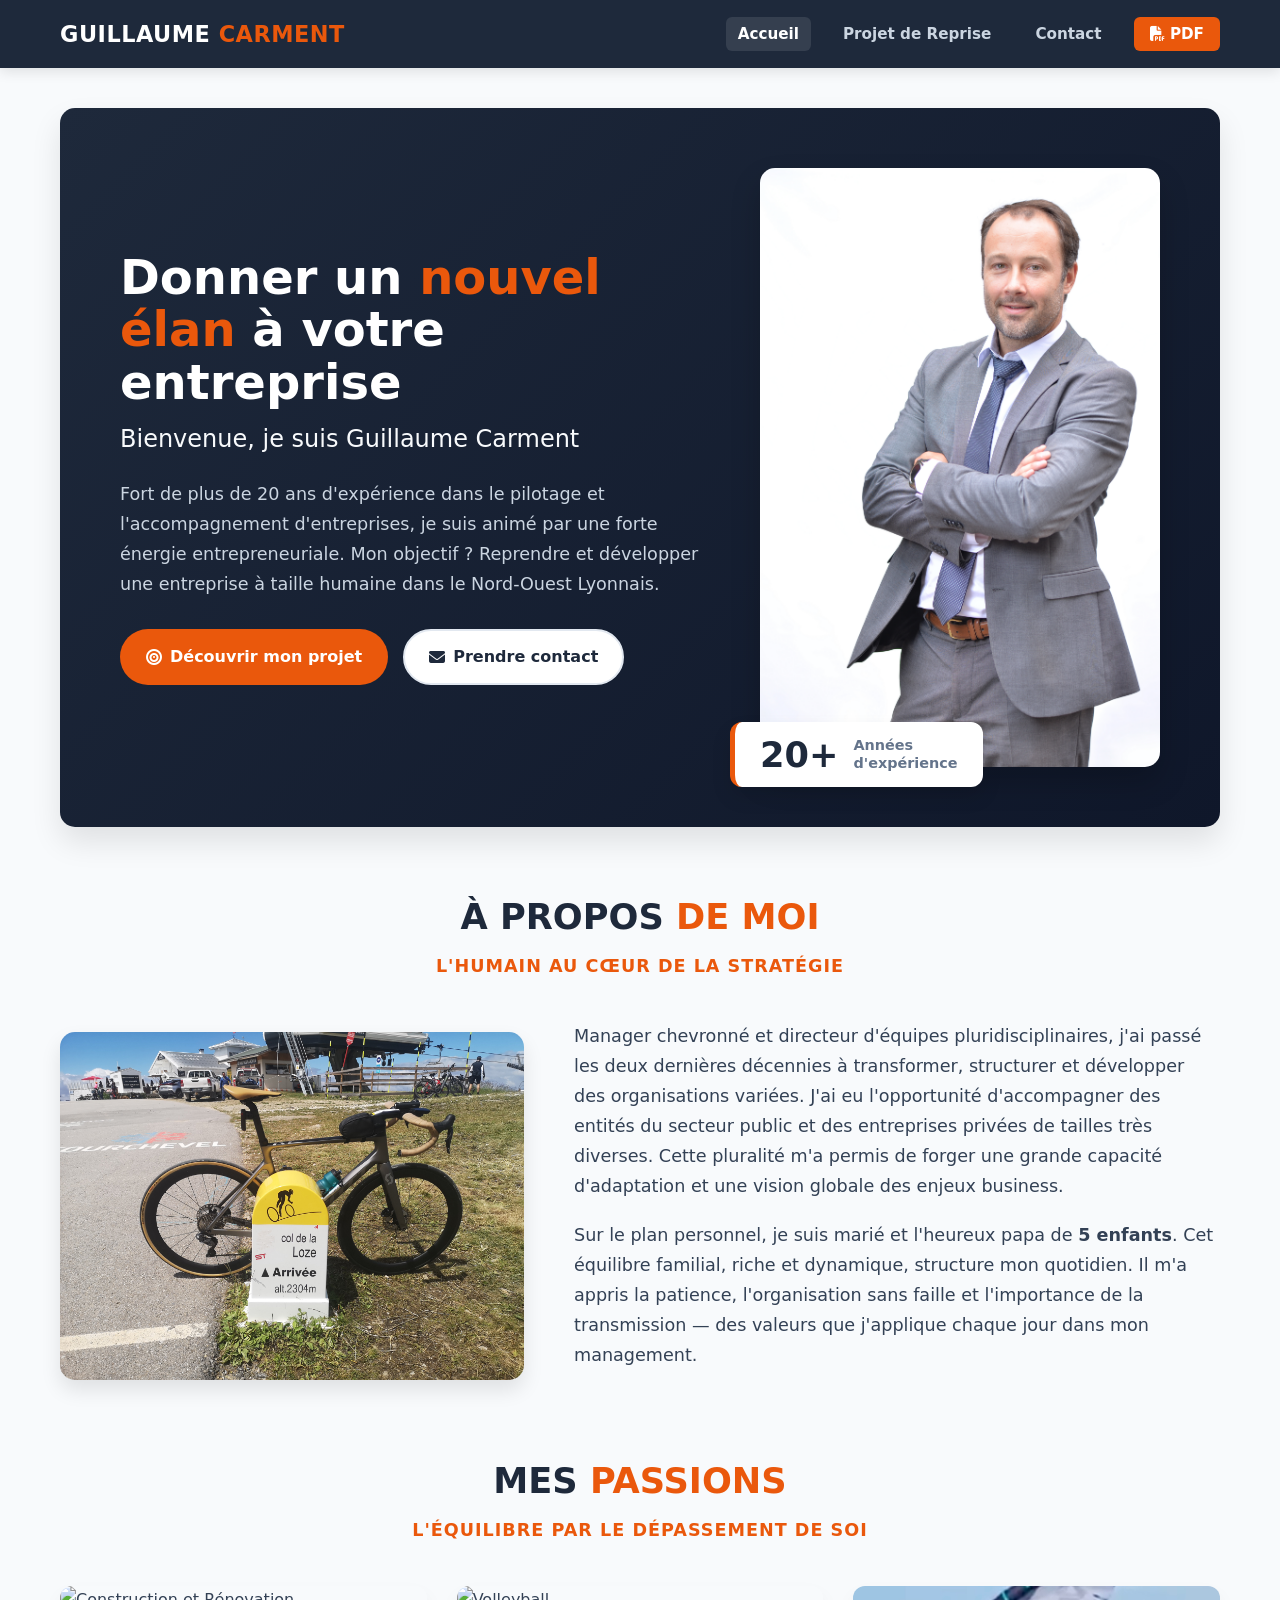
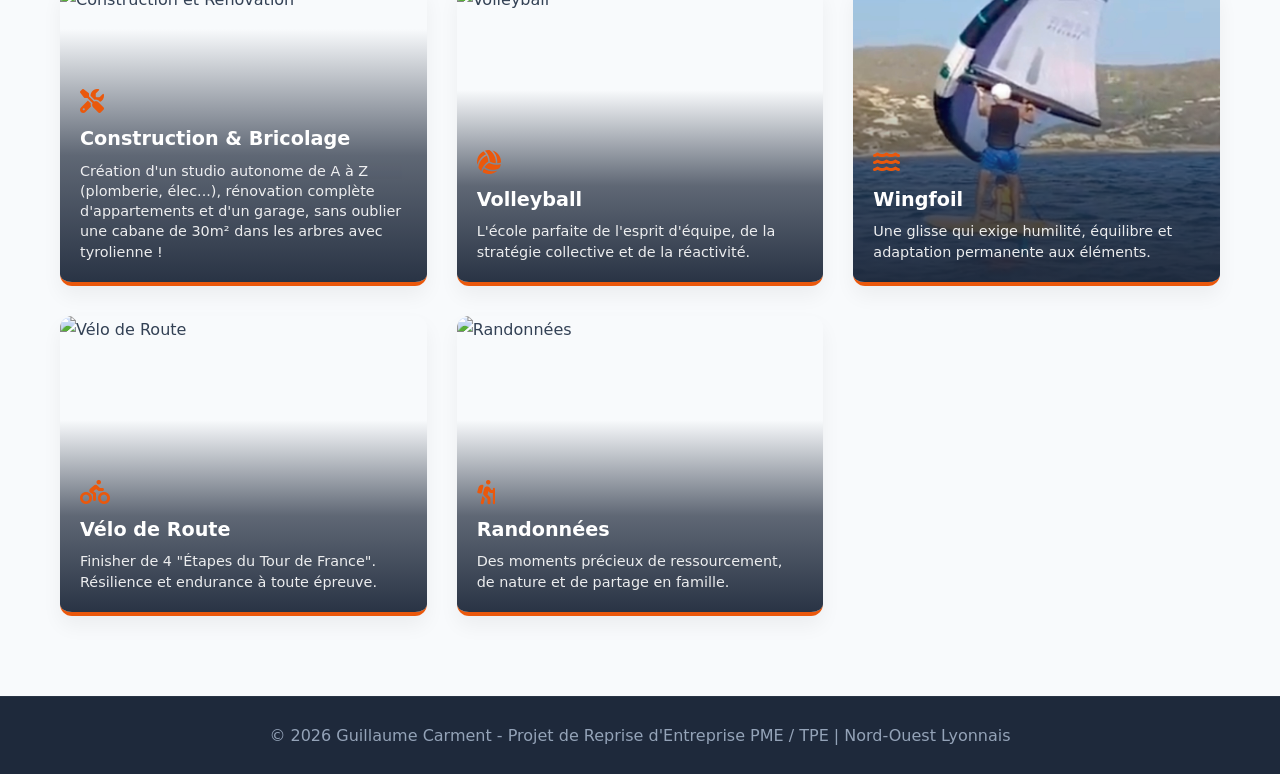
==== index.html @ 814266f5 "Update financing details in index.html" ====
<!DOCTYPE html>
<html lang="fr">
<head>
    <meta charset="UTF-8">
    <meta name="viewport" content="width=device-width, initial-scale=1.0">
    <title>Guillaume Carment - Reprise d'Entreprise PME / TPE</title>
    <link rel="icon" type="image/svg+xml" href="images/favicon.svg">
    <!-- Intégration de FontAwesome pour les icônes -->
    <link rel="stylesheet" href="https://cdnjs.cloudflare.com/ajax/libs/font-awesome/6.4.0/css/all.min.css">
    <style>
        :root {
            /* Couleurs dominantes "Finance / CV Repreneur" */
            --primary: #1e293b; 
            --secondary: #334155;
            --accent: #ea580c;
            --accent-hover: #c2410c;
            --accent-light: #ffedd5;
            --bg: #f8fafc;
            --white: #ffffff;
            --border: #e2e8f0;
            --text-muted: #64748b;
            --font-main: 'Segoe UI', system-ui, -apple-system, sans-serif;
        }
        
        html {
            scroll-padding-top: 120px; /* Compense la hauteur de la barre de navigation */
            scroll-behavior: smooth;
        }

        * {
            box-sizing: border-box;
            margin: 0;
            padding: 0;
        }

        body {
            font-family: var(--font-main);
            background-color: var(--bg);
            color: var(--secondary);
            line-height: 1.7;
            display: flex;
            flex-direction: column;
            min-height: 100vh;
        }

        /* BARRE DE NAVIGATION HEADER */
        header {
            background-color: var(--primary);
            color: var(--white);
            position: sticky;
            top: 0;
            z-index: 1000;
            box-shadow: 0 4px 12px rgba(0,0,0,0.1);
        }

        .nav-container {
            max-width: 1200px;
            margin: 0 auto;
            display: flex;
            justify-content: space-between;
            align-items: center;
            padding: 15px 20px;
        }

        .brand {
            font-size: 1.4em;
            font-weight: 800;
            color: var(--white);
            text-decoration: none;
            text-transform: uppercase;
            letter-spacing: 0.5px;
        }

        .brand span { color: var(--accent); }

        nav ul {
            display: flex;
            list-style: none;
            gap: 20px;
            align-items: center;
        }

        nav a {
            color: #cbd5e1;
            text-decoration: none;
            font-weight: 600;
            font-size: 0.95em;
            padding: 8px 12px;
            border-radius: 6px;
            transition: all 0.2s ease;
        }

        nav a:hover, nav a.active {
            color: var(--white);
            background-color: rgba(255,255,255,0.1);
        }

        .nav-btn {
            background-color: var(--accent);
            color: var(--white) !important;
            padding: 8px 16px;
            border-radius: 6px;
        }

        .nav-btn:hover { background-color: var(--accent-hover) !important; }

        /* CONTENU DES PAGES */
        main {
            flex: 1;
            max-width: 1200px;
            width: 100%;
            margin: 40px auto;
            padding: 0 20px;
        }

        .page-section {
            display: none;
            animation: fadeIn 0.4s ease-in-out;
        }

        .page-section.active { display: block; }

        @keyframes fadeIn {
            from { opacity: 0; transform: translateY(10px); }
            to { opacity: 1; transform: translateY(0); }
        }

        /* ELEMENTS COMMUNS */
        .section-title {
            text-align: center;
            margin-bottom: 40px;
        }

        .section-title h2 {
            font-size: 2.2em;
            color: var(--primary);
            text-transform: uppercase;
            font-weight: 800;
            margin-bottom: 5px;
        }
        
        .section-title h2 span { color: var(--accent); }

        .section-title p {
            color: var(--accent);
            font-size: 1.1em;
            font-weight: 600;
            text-transform: uppercase;
            letter-spacing: 1px;
        }

        .pitch-box {
            background: var(--white);
            border-left: 5px solid var(--accent);
            padding: 25px;
            font-size: 1.15em;
            font-style: italic;
            border-radius: 8px;
            box-shadow: 0 4px 6px rgba(0,0,0,0.03);
            margin-bottom: 40px;
            color: var(--primary);
            border: 1px solid var(--border);
            border-left: 5px solid var(--accent);
        }

        .grid-2 { display: grid; grid-template-columns: repeat(auto-fit, minmax(450px, 1fr)); gap: 30px; margin-bottom: 40px; }
        .grid-3 { display: grid; grid-template-columns: repeat(auto-fit, minmax(300px, 1fr)); gap: 30px; margin-bottom: 40px; }
        .grid-4 { display: grid; grid-template-columns: repeat(auto-fit, minmax(250px, 1fr)); gap: 25px; margin-bottom: 40px; }

        .card {
            background: var(--white);
            border-radius: 10px;
            padding: 30px;
            box-shadow: 0 10px 30px rgba(0,0,0,0.03);
            border: 1px solid var(--border);
            border-top: 4px solid var(--primary);
            transition: transform 0.3s ease;
        }
        .card:hover { transform: translateY(-5px); }
        .card-accent { border-top-color: var(--accent); }

        .card-icon {
            font-size: 1.8em;
            margin-bottom: 15px;
            background: var(--accent-light);
            color: var(--accent);
            width: 60px;
            height: 60px;
            line-height: 60px;
            text-align: center;
            border-radius: 50%;
            display: inline-block;
        }

        .card h3 { color: var(--primary); margin-bottom: 12px; font-size: 1.3em; }
        .card ul { padding-left: 20px; }
        .card li { margin-bottom: 8px; }

        /* Cartes Secteurs avec image de fond */
        .sector-card {
            position: relative;
            border-radius: 12px;
            overflow: hidden;
            height: 320px;
            box-shadow: 0 10px 20px rgba(0,0,0,0.05);
            border-bottom: 4px solid var(--accent);
            text-decoration: none;
            display: block;
        }
        
        .sector-card img {
            width: 100%;
            height: 100%;
            object-fit: cover;
            transition: transform 0.6s ease;
        }
        
        .sector-card:hover img {
            transform: scale(1.08);
        }
        
        .sector-content {
            position: absolute;
            bottom: 0;
            left: 0;
            width: 100%;
            padding: 80px 25px 25px 25px;
            background: linear-gradient(to top, rgba(30,41,59,0.95) 0%, rgba(30,41,59,0.8) 40%, transparent 100%);
            color: var(--white);
        }

        .sector-content h3 {
            font-size: 1.5em;
            margin-bottom: 8px;
            color: var(--white);
            display: flex;
            align-items: center;
            gap: 10px;
        }
        
        .sector-content h3 i {
            color: var(--accent);
        }

        .sector-content p {
            font-size: 0.95em;
            opacity: 0.95;
            margin: 0;
            line-height: 1.5;
        }

        /* BOUTONS */
        .btn {
            display: inline-flex;
            align-items: center;
            gap: 8px;
            padding: 12px 24px;
            border-radius: 30px;
            font-weight: 700;
            text-decoration: none;
            transition: all 0.3s ease;
            cursor: pointer;
            border: 2px solid transparent;
        }
        .btn-primary { background-color: var(--accent); color: var(--white); }
        .btn-primary:hover { background-color: var(--accent-hover); transform: translateY(-2px); box-shadow: 0 4px 12px rgba(234, 88, 12, 0.3); }
        .btn-outline { border: 2px solid var(--border); color: var(--primary); background: var(--white); }
        .btn-outline:hover { border-color: var(--primary); }

        /* --- PAGE 1 : ACCUEIL --- */
        .hero {
            background: linear-gradient(135deg, #1e293b 0%, #0f172a 100%);
            color: var(--white);
            padding: 60px;
            border-radius: 15px;
            margin-bottom: 60px;
            display: flex;
            align-items: center;
            justify-content: space-between;
            gap: 50px;
            box-shadow: 0 15px 30px rgba(0,0,0,0.1);
        }
        .hero-text { flex: 1; }
        .hero-text h1 { font-size: 3em; margin-bottom: 10px; line-height: 1.1; }
        .hero-text h1 span { color: var(--accent); }
        .hero-text h2 { font-size: 1.5em; color: var(--bg); margin-bottom: 20px; font-weight: 400; }
        .hero-text p { font-size: 1.1em; color: #cbd5e1; margin-bottom: 30px; }
        .hero-buttons { display: flex; gap: 15px; flex-wrap: wrap; }
        
        .hero-image-wrapper {
            position: relative;
            flex: 0.8;
            max-width: 400px;
        }
        .hero-image {
            width: 100%;
            border-radius: 15px;
            box-shadow: 0 15px 30px rgba(0,0,0,0.2);
            display: block;
        }
        .experience-badge {
            position: absolute;
            bottom: -20px;
            left: -30px;
            background: var(--white);
            padding: 15px 25px;
            border-radius: 12px;
            box-shadow: 0 10px 20px rgba(0,0,0,0.1);
            display: flex;
            align-items: center;
            gap: 15px;
            border-left: 5px solid var(--accent);
            color: var(--primary);
        }
        .experience-badge span { font-size: 2.2em; font-weight: 800; line-height: 1; }
        .experience-badge p { margin: 0; font-size: 0.9em; font-weight: 600; line-height: 1.2; color: var(--text-muted); }

        .profil-content { display: flex; gap: 50px; align-items: center; margin-bottom: 60px; }
        .profil-image { flex: 0 0 35%; max-width: 40%; border-radius: 15px; box-shadow: 0 10px 20px rgba(0,0,0,0.1); object-fit: cover; }
        .profil-text { flex: 1; font-size: 1.1em; }
        .profil-text p { margin-bottom: 20px; }

        /* Hobbies */
        .hobby-card {
            position: relative;
            border-radius: 12px;
            overflow: hidden;
            height: 300px;
            box-shadow: 0 10px 20px rgba(0,0,0,0.05);
            border-bottom: 4px solid var(--accent);
        }
        .hobby-card img { width: 100%; height: 100%; object-fit: cover; transition: transform 0.5s ease; }
        .hobby-card:hover img { transform: scale(1.05); }
        .hobby-content {
            position: absolute;
            bottom: 0; left: 0; width: 100%;
            padding: 60px 20px 20px;
            background: linear-gradient(to top, rgba(30,41,59,0.95) 0%, rgba(30,41,59,0.7) 50%, transparent 100%);
            color: var(--white);
        }
        .hobby-content i { color: var(--accent); font-size: 1.5em; margin-bottom: 10px; }
        .hobby-content h3 { font-size: 1.2em; margin-bottom: 5px; }
        .hobby-content p { font-size: 0.9em; opacity: 0.9; margin: 0; line-height: 1.4; }

        /* --- PAGE 2 : CV REPRENEUR --- */
        .timeline { position: relative; max-width: 900px; margin: 0 auto 40px auto; }
        .timeline::after { content: ''; position: absolute; width: 4px; background-color: var(--border); top: 0; bottom: 0; left: 20px; border-radius: 2px; }
        .timeline-item { padding: 15px 0 15px 50px; position: relative; }
        .timeline-item::after { content: ''; position: absolute; width: 16px; height: 16px; left: 14px; top: 22px; background-color: var(--white); border: 3px solid var(--accent); border-radius: 50%; z-index: 1; }
        .timeline-content { background: var(--white); padding: 25px; border-radius: 10px; border: 1px solid var(--border); box-shadow: 0 5px 15px rgba(0,0,0,0.02); }
        .timeline-date { color: var(--accent); font-weight: 700; font-size: 0.95em; }
        .timeline-title { color: var(--primary); font-size: 1.2em; font-weight: 700; margin: 5px 0 10px 0; }

        /* --- PAGE 3 : CONTACT --- */
        .contact-wrapper { display: grid; grid-template-columns: 1fr 1.5fr; gap: 40px; }
        .contact-info-card { background: var(--primary); color: var(--white); padding: 40px; border-radius: 12px; box-shadow: 0 10px 25px rgba(0,0,0,0.1); }
        .contact-info-card h3 { color: var(--accent); font-size: 1.6em; margin-bottom: 25px; }
        .info-item { display: flex; align-items: flex-start; gap: 20px; margin-bottom: 25px; font-size: 1.1em; }
        .info-item i { color: var(--accent); font-size: 1.4em; margin-top: 3px; }
        .info-item a { color: var(--white); text-decoration: none; transition: color 0.2s; }
        .info-item a:hover { color: var(--accent); }
        
        .form-card { background: var(--white); padding: 40px; border-radius: 12px; border: 1px solid var(--border); box-shadow: 0 10px 25px rgba(0,0,0,0.03); }
        .form-group { margin-bottom: 20px; }
        .form-group label { display: block; margin-bottom: 8px; font-weight: 600; color: var(--primary); }
        .form-group input, .form-group select, .form-group textarea { width: 100%; padding: 12px 15px; border: 1px solid var(--border); border-radius: 6px; font-family: inherit; font-size: 1em; background-color: var(--bg); transition: border 0.2s; }
        .form-group input:focus, .form-group select:focus, .form-group textarea:focus { outline: none; border-color: var(--accent); background-color: var(--white); }
        .form-row { display: grid; grid-template-columns: 1fr 1fr; gap: 20px; }

        /* FOOTER */
        footer { background-color: var(--primary); color: #94a3b8; text-align: center; padding: 25px; margin-top: auto; border-top: 1px solid rgba(255,255,255,0.05); }

        /* RESPONSIVE */
        @media (max-width: 992px) {
            .hero { flex-direction: column; text-align: center; padding: 40px 20px; }
            .hero-buttons { justify-content: center; }
            .experience-badge { left: 20px; }
            .profil-content { flex-direction: column; }
            .contact-wrapper { grid-template-columns: 1fr; }
            .profil-image { 
                flex: none; 
                max-width: 100%; 
                width: 100%; 
                height: auto; 
                max-height: 350px; 
            }
        }
        @media (max-width: 768px) {
            .nav-container { flex-direction: column; gap: 15px; }
            .grid-3, .grid-4 { grid-template-columns: 1fr; }
            .form-row { grid-template-columns: 1fr; }
            .hero-text h1 { font-size: 2.2em; }
        }
    </style>
</head>
<body>

    <!-- ENTÊTE DE NAVIGATION COMMUN -->
    <header>
        <div class="nav-container">
            <a href="#accueil" class="brand" onclick="showPage('accueil'); return false;">Guillaume <span>Carment</span></a>
            <nav>
                <ul>
                    <li><a href="#accueil" id="nav-accueil" class="active" onclick="showPage('accueil'); return false;">Accueil</a></li>
                    <li><a href="#cv-repreneur" id="nav-cv-repreneur" onclick="showPage('cv-repreneur'); return false;">Projet de Reprise</a></li>
                    <li><a href="#contact" id="nav-contact" onclick="showPage('contact'); return false;">Contact</a></li>
                    <li><a href="CV_Repreneur-Guillaume_CARMENT.pdf" download class="nav-btn"><i class="fas fa-file-pdf"></i> PDF</a></li>
                </ul>
            </nav>
        </div>
    </header>

    <main>
        <!-- ==========================================
             PAGE 1 : ACCUEIL
             ========================================== -->
        <section id="accueil" class="page-section active">
            
            <div class="hero">
                <div class="hero-text">
                    <h1>Donner un <span>nouvel élan</span> à votre entreprise</h1>
                    <h2>Bienvenue, je suis Guillaume Carment</h2>
                    <p>
                        Fort de plus de 20 ans d'expérience dans le pilotage et l'accompagnement d'entreprises, 
                        je suis animé par une forte énergie entrepreneuriale. Mon objectif ? Reprendre et développer 
                        une entreprise à taille humaine dans le Nord-Ouest Lyonnais.
                    </p>
                    <div class="hero-buttons">
                        <a href="#cv-repreneur" class="btn btn-primary" onclick="showPage('cv-repreneur'); return false;"><i class="fas fa-bullseye"></i> Découvrir mon projet</a>
                        <a href="#contact" class="btn btn-outline" onclick="showPage('contact'); return false;"><i class="fas fa-envelope"></i> Prendre contact</a>
                    </div>
                </div>
                <div class="hero-image-wrapper">
                    <!-- Placeholder pour votre photo -->
                    <img src="images/D-Guillaume_Carment.jpg" alt="Guillaume Carment" class="hero-image">
                    <div class="experience-badge">
                        <span>20+</span>
                        <p>Années<br>d'expérience</p>
                    </div>
                </div>
            </div>

            <div class="section-title">
                <h2>À Propos <span>de Moi</span></h2>
                <p>L'humain au cœur de la stratégie</p>
            </div>
            
            <div class="profil-content">
                <img src="images/coldelaloze.jpg" class="profil-image" alt="Guillaume Carment au Col de la Loze">
                <div class="profil-text">
                    <p>Manager chevronné et directeur d'équipes pluridisciplinaires, j'ai passé les deux dernières décennies à transformer, structurer et développer des organisations variées. J'ai eu l'opportunité d'accompagner des entités du secteur public et des entreprises privées de tailles très diverses. Cette pluralité m'a permis de forger une grande capacité d'adaptation et une vision globale des enjeux business.</p>
                    <p>Sur le plan personnel, je suis marié et l'heureux papa de <strong>5 enfants</strong>. Cet équilibre familial, riche et dynamique, structure mon quotidien. Il m'a appris la patience, l'organisation sans faille et l'importance de la transmission — des valeurs que j'applique chaque jour dans mon management.</p>
                </div>
            </div>

            <div class="section-title">
                <h2>Mes <span>Passions</span></h2>
                <p>L'équilibre par le dépassement de soi</p>
            </div>
            <!-- Passage en grid-3 pour afficher les 5 passions (3 en haut, 2 en bas) de façon équilibrée -->
            <div class="grid-3">
                
                <div class="hobby-card">
                    <img src="https://images.unsplash.com/photo-1589939705384-5185137a7f0f?ixlib=rb-4.0.3&auto=format&fit=crop&w=600&q=80" alt="Construction et Rénovation">
                    <div class="hobby-content">
                        <i class="fas fa-tools"></i>
                        <h3>Construction & Bricolage</h3>
                        <p>Création d'un studio autonome de A à Z (plomberie, élec...), rénovation complète d'appartements et d'un garage, sans oublier une cabane de 30m² dans les arbres avec tyrolienne !</p>
                    </div>
                </div>

                <div class="hobby-card">
                    <img src="https://images.unsplash.com/photo-1612872087720-bb876e2e67d1?ixlib=rb-4.0.3&auto=format&fit=crop&w=600&q=80" alt="Volleyball">
                    <div class="hobby-content">
                        <i class="fas fa-volleyball-ball"></i>
                        <h3>Volleyball</h3>
                        <p>L'école parfaite de l'esprit d'équipe, de la stratégie collective et de la réactivité.</p>
                    </div>
                </div>
                
                <div class="hobby-card">
                    <img src="images/wingfoil.jpg" alt="Wingfoil">
                    <div class="hobby-content">
                        <i class="fas fa-water"></i>
                        <h3>Wingfoil</h3>
                        <p>Une glisse qui exige humilité, équilibre et adaptation permanente aux éléments.</p>
                    </div>
                </div>
                
                <div class="hobby-card">
                    <img src="https://images.unsplash.com/photo-1517649763962-0c623066013b?ixlib=rb-4.0.3&auto=format&fit=crop&w=600&q=80" alt="Vélo de Route">
                    <div class="hobby-content">
                        <i class="fas fa-biking"></i>
                        <h3>Vélo de Route</h3>
                        <p>Finisher de 4 "Étapes du Tour de France". Résilience et endurance à toute épreuve.</p>
                    </div>
                </div>
                
                <div class="hobby-card">
                    <img src="https://images.unsplash.com/photo-1551632811-561732d1e306?ixlib=rb-4.0.3&auto=format&fit=crop&w=600&q=80" alt="Randonnées">
                    <div class="hobby-content">
                        <i class="fas fa-hiking"></i>
                        <h3>Randonnées</h3>
                        <p>Des moments précieux de ressourcement, de nature et de partage en famille.</p>
                    </div>
                </div>
            </div>
        </section>

        <!-- ==========================================
             PAGE 2 : CV DE REPRISE
             ========================================== -->
        <section id="cv-repreneur" class="page-section">
            
            <div style="display: flex; justify-content: space-between; align-items: center; margin-bottom: 40px; flex-wrap: wrap; gap: 15px;">
                <div class="section-title" style="margin-bottom: 0; text-align: left;">
                    <h2>Le Projet <span>de Reprise</span></h2>
                    <p>Stratégie & Périmètre</p>
                </div>
                <a href="CV_Repreneur-Guillaume_CARMENT.pdf" download class="btn btn-primary"><i class="fas fa-download"></i> Télécharger (PDF)</a>
            </div>

            <div class="pitch-box">
                "Ce qui me définit avant tout, c'est mon <strong>tempérament fonceur</strong> : lorsque je suis convaincu par un projet, je m'y engage pleinement, sans crainte des défis. Je crois en la valeur du travail, en l'ingéniosité de l'approche, et en l'intelligence collective pour franchir chaque obstacle."
            </div>

            <h2 class="section-title" style="text-align: left;">Secteurs <span>Visés</span></h2>
            <div class="grid-4">
                
                <div class="sector-card">
                    <img src="images/Cabane.JPG" alt="Filière Bois">
                    <div class="sector-content">
                        <h3><i class="fas fa-tree"></i> Le Bois</h3>
                        <p>Passionné par le travail du bois et la fabrication artisanale. Ma pratique régulière m'a appris la rigueur de la conception, l'agilité face aux imprévus, et la satisfaction du travail bien pensé, étape par étape.</p>
                    </div>
                </div>

                <div class="sector-card">
                    <img src="https://images.unsplash.com/photo-1558002038-1055907df827?ixlib=rb-4.0.3&auto=format&fit=crop&w=600&q=80" alt="Domotique">
                    <div class="sector-content">
                        <h3><i class="fas fa-home"></i> La Domotique</h3>
                        <p>Curieux et technophile, je teste et intègre continuellement des solutions Smart Home. Je sais évaluer la robustesse technique d'une offre et la valeur d'usage qu'elle apporte aux clients (B2C/B2B).</p>
                    </div>
                </div>

                <div class="sector-card">
                    <img src="images/Sport.jpg" alt="Sport">
                    <div class="sector-content">
                        <h3><i class="fas fa-running"></i> Le Sport</h3>
                        <p>Pratiquant engagé (voile, vélo, wingfoil...), j'ai une compréhension intuitive des exigences de l'équipementier. J'allie regard de l'utilisateur final et vision de développement produit.</p>
                    </div>
                </div>
                
                <div class="sector-card">
                    <img src="images/ligneprod.jpg" alt="Industrie">
                    <div class="sector-content">
                        <h3><i class="fas fa-industry"></i> L'Industrie</h3>
                        <p>Attiré par les défis d'optimisation et d'innovation des parcours de production. Mon esprit ingénieux et structuré s'épanouit dans la résolution de problématiques industrielles concrètes.</p>
                    </div>
                </div>

            </div>

            <h2 class="section-title" style="text-align: left; margin-top: 50px;">Cadre de <span>la Recherche</span></h2>
            <div class="grid-2">
                <div class="card">
                    <div class="card-icon"><i class="fas fa-bullseye"></i></div>
                    <h3>L'Entreprise Cible</h3>
                    <ul>
                        <li><strong>Localisation :</strong> Nord-Ouest Lyonnais (proximité immédiate)</li>
                        <li><strong>Données économiques :</strong> CA de 1,5 M€ à 3 M€</li>
                        <li><strong>Santé financière :</strong> In bonis, saine et à développer</li>
                        <li><strong>Effectif :</strong> ~10 collaborateurs (Équipe autonome et stable)</li>
                        <li><strong>Caractéristiques :</strong> Savoir-faire technique, positionnement haut/milieu de gamme, clientèle diversifiée.</li>
                        <li><strong>Caractéristiques qualitatives :</strong> CA stable, plusieurs années d'expérience, récurrence contractuelle sur une partie du CA.</li>
                    </ul>
                </div>

                <div class="card">
                    <div class="card-icon"><i class="fas fa-coins"></i></div>
                    <h3>Financement & Conditions</h3>
                    <ul>
                        
                        <li><strong>Apport personnel :</strong> 100 000 € (fonds propres)</li>
                        <li><strong>Valorisation ciblée : Cible privilégiée (Solo) :</strong> 400 K€ à 800 K€ (leviers classiques et prêts d'honneur).
<strong>Cible opportuniste (jusqu'à 1,5 M€) : </strong>Capacité à structurer un LBI avec syndication d'un pool de Business Angels mobilisables.</li>
                        <li><strong>Concours financiers :</strong> Prêts d'honneur, Réseau de Business Angels, Co-invezstisseur, Emprunt bancaire senior</li>
                        <li><strong>Montage souhaité :</strong> LBO/LBI avec intégration stratégique d'un crédit vendeur (10 à 20 %) pour garantir l'alignement des intérêts avec le cédant</li>
                        <li><strong>Modalités de reprise :</strong> Prise de participation totale (sur cible privilégiée) ou majoritaire (si co-investissement). Transition dynamique avec un accompagnement court (3 à 6 mois) par le cédant.</li>
                    </ul>
                </div>
            </div>

            <h2 class="section-title" style="text-align: left; margin-top: 50px;">Parcours <span>Professionnel</span></h2>
            <div class="timeline">
                <div class="timeline-item">
                    <div class="timeline-content">
                        <div class="timeline-date">2017 - Aujourd'hui</div>
                        <div class="timeline-title">Directeur d'agence associé / Directeur de l'offre | apini (by Extia)</div>
                        <p>Ouverture et développement de l'agence lyonnaise, gestion du P&L, recrutement et management (jusqu'à 50 collaborateurs). Création d'un portefeuille de +50 clients (Métropole de Clermont, Départements 69 et 93, SDMIS, Frénéhard). Structuration des offres de conseil (Stratégie SI, Organisation, PMO).</p>
                    </div>
                </div>

                <div class="timeline-item">
                    <div class="timeline-content">
                        <div class="timeline-date">2014 - 2017</div>
                        <div class="timeline-title">Business Manager & Consultant Manager | Shift Consulting</div>
                        <p>Prospection, développement commercial et gestion d'un P&L (2 M€). Recrutement et formation de consultants. Pilotage et sécurisation de projets complexes pour grands comptes (EDF, Véolia, Eau du Grand Lyon).</p>
                    </div>
                </div>

                <div class="timeline-item">
                    <div class="timeline-content">
                        <div class="timeline-date">2008 - 2014</div>
                        <div class="timeline-title">Consultant Senior & Chef de Projet | CGI Business Consulting</div>
                        <p>Accompagnement stratégique, AMOE et AMOA pour grands comptes. Mise en place d'outils de gestion de portefeuilles de projets (PPM) pour EDF. Pilotage documentaire chez Renault Trucks.</p>
                    </div>
                </div>

                <div class="timeline-item">
                    <div class="timeline-content">
                        <div class="timeline-date">2004 - 2007</div>
                        <div class="timeline-title">Responsable d'agence (Centre de profit) | Holiday Bikes (Groupe ADA)</div>
                        <p>Gestion d'une agence de location de véhicules de prestige et deux-roues. Management de 4 salariés, suivi financier (P&L), création du système d'information de la franchise (40 agences).</p>
                    </div>
                </div>
            </div>

            <div class="grid-2" style="margin-top: 40px;">
                <div class="card">
                    <h3><i class="fas fa-graduation-cap" style="color: var(--accent); margin-right: 10px;"></i> Diplômes & Certifications</h3>
                    <ul>
                        <li><strong>Reprise d'entreprise :</strong> Formation CCRA - EM Lyon</li>
                        <li><strong>2008 :</strong> Mastère Spécialisé Management des SI - EM Lyon / Ecole Centrale</li>
                        <li><strong>2004 :</strong> Diplôme Marketing & Management Européen - IDRAC Lyon</li>
                    </ul>
                </div>
                <div class="card">
                    <h3><i class="fas fa-handshake" style="color: var(--accent); margin-right: 10px;"></i> Équipe de Conseils</h3>
                    <ul>
                        <li><strong>Réseau d'accompagnement :</strong> Réseau CRA / CCRA</li>
                        <li><strong>Conseil Juridique & Comptable :</strong> Cabinet d'avocats d'affaires & Expert-comptable</li>
                        <li><strong>Accompagnement institutionnel :</strong> Conseillers divers</li>
                    </ul>
                </div>
            </div>
        </section>

        <!-- ==========================================
             PAGE 3 : CONTACT
             ========================================== -->
        <section id="contact" class="page-section">
            <div class="section-title">
                <h2>Me <span>Contacter</span></h2>
                <p>Échangeons sur votre projet de transmission</p>
            </div>

            <div class="contact-wrapper">
                <div class="contact-info-card">
                    <h3>Guillaume CARMENT</h3>
                    <p style="margin-bottom: 25px; color: #cbd5e1; font-size: 1.1em;">Repreneur d'entreprise dans le Nord-Ouest Lyonnais.</p>

                    <div class="info-item">
                        <i class="fas fa-map-marker-alt"></i>
                        <div>
                            <strong>Adresse :</strong><br>
                            3 chemin de Gage<br>
                            69380 Chazay d’Azergues
                        </div>
                    </div>

                    <div class="info-item">
                        <i class="fas fa-phone-alt"></i>
                        <div>
                            <strong>Téléphone :</strong><br>
                            <a href="tel:0782535351">07 82 53 53 51</a>
                        </div>
                    </div>

                    <div class="info-item">
                        <i class="fas fa-envelope"></i>
                        <div>
                            <strong>Email :</strong><br>
                            <a href="mailto:guillaume@carment.fr">guillaume@carment.fr</a>
                        </div>
                    </div>

                    <div class="info-item">
                        <i class="fab fa-linkedin"></i>
                        <div>
                            <strong>Réseau :</strong><br>
                            <a href="https://www.linkedin.com/in/guillaumecarment/" target="_blank" style="font-weight: bold;">Voir mon profil LinkedIn</a>
                        </div>
                    </div>
                </div>

                <div class="form-card">
                    <p style="margin-bottom: 20px; font-size: 1.1em; color: var(--text-muted);">
                        Vous êtes cédant, intermédiaire en M&A ou partenaire financier ? 
                        Utilisez le formulaire ci-dessous.
                    </p>
                    <!-- Cible invisible pour bloquer la redirection Google -->
<script type="text/javascript">var submitted=false;</script>
<iframe name="hidden_iframe" id="hidden_iframe" style="display:none;" onload="if(submitted){alert('Merci ! Votre message a bien été envoyé. Je vous recontacte très rapidement.'); document.getElementById('contact-form').reset();}"></iframe>

<!-- Le Formulaire -->
<form id="contact-form" action="https://docs.google.com/forms/d/e/1FAIpQLSe0OhkCGE6p-zZwSRwjdKraLMqtPbTpXZPyowJhEyzDmsoCRg/formResponse" method="POST" target="hidden_iframe" onsubmit="submitted=true;">
    <div class="form-row">
        <div class="form-group">
            <label for="nom">Nom</label>
            <input type="text" id="nom" name="entry.1010639967" placeholder="Votre nom" required>
        </div>
        <div class="form-group">
            <label for="prenom">Prénom</label>
            <input type="text" id="prenom" name="entry.1712029044" placeholder="Votre prénom" required>
        </div>
    </div>

    <div class="form-row">
        <div class="form-group">
            <label for="email">Email</label>
            <input type="email" id="email" name="entry.1576671096" placeholder="votre.email@exemple.fr" required>
        </div>
        <div class="form-group">
            <label for="telephone">Téléphone</label>
            <!-- Remplacez entry.XXXXX par le bon numéro -->
            <input type="tel" id="telephone" name="entry.1728127546" placeholder="06 00 00 00 00">
        </div>
    </div>

    <div class="form-group">
        <label for="profil">Vous êtes :</label>
        <select id="profil" name="entry.773624709">
            <option value="Cédant d'entreprise">Cédant d'entreprise</option>
            <option value="Intermédiaire / Cabinet M&A / Conseil">Intermédiaire / Cabinet M&A / Conseil</option>
            <option value="Banque / Partenaire Financier">Banque / Partenaire Financier</option>
            <option value="Autre">Autre</option>
        </select>
    </div>

    <div class="form-group">
        <label for="message">Message</label>
        <textarea id="message" name="entry.1055980508" rows="4" placeholder="Présentez brièvement votre opportunité ou votre demande..." required></textarea>
    </div>

    <button type="submit" class="btn btn-primary" style="width: 100%; border: none; font-size: 1.1em; justify-content: center;">
        <i class="fas fa-paper-plane"></i> Envoyer le message
    </button>
</form>
                </div>
            </div>
        </section>
    </main>

    <footer>
        <p>© 2026 Guillaume Carment - Projet de Reprise d'Entreprise PME / TPE | Nord-Ouest Lyonnais</p>
    </footer>

    <!-- SCRIPT GESTION NATIVE DES 3 PAGES -->
    <script>
        function showPage(pageId) {
            // Masquer toutes les pages
            const pages = document.querySelectorAll('.page-section');
            pages.forEach(page => page.classList.remove('active'));

            // Réinitialiser la navigation active
            const navLinks = document.querySelectorAll('nav a');
            navLinks.forEach(link => link.classList.remove('active'));

            // Afficher la page demandée
            const targetPage = document.getElementById(pageId);
            if (targetPage) {
                targetPage.classList.add('active');
            }

            // Activer le bon lien de nav (sauf bouton PDF)
            const targetNav = document.getElementById('nav-' + pageId);
            if (targetNav) {
                targetNav.classList.add('active');
            }

            // Scroller en haut
            window.scrollTo({ top: 0, behavior: 'smooth' });
        }

        // Gestion du hash d'URL au chargement
        window.addEventListener('DOMContentLoaded', () => {
            const hash = window.location.hash.replace('#', '');
            if (hash && ['accueil', 'cv-repreneur', 'contact'].includes(hash)) {
                showPage(hash);
            }
        });
    </script>
</body>
</html>
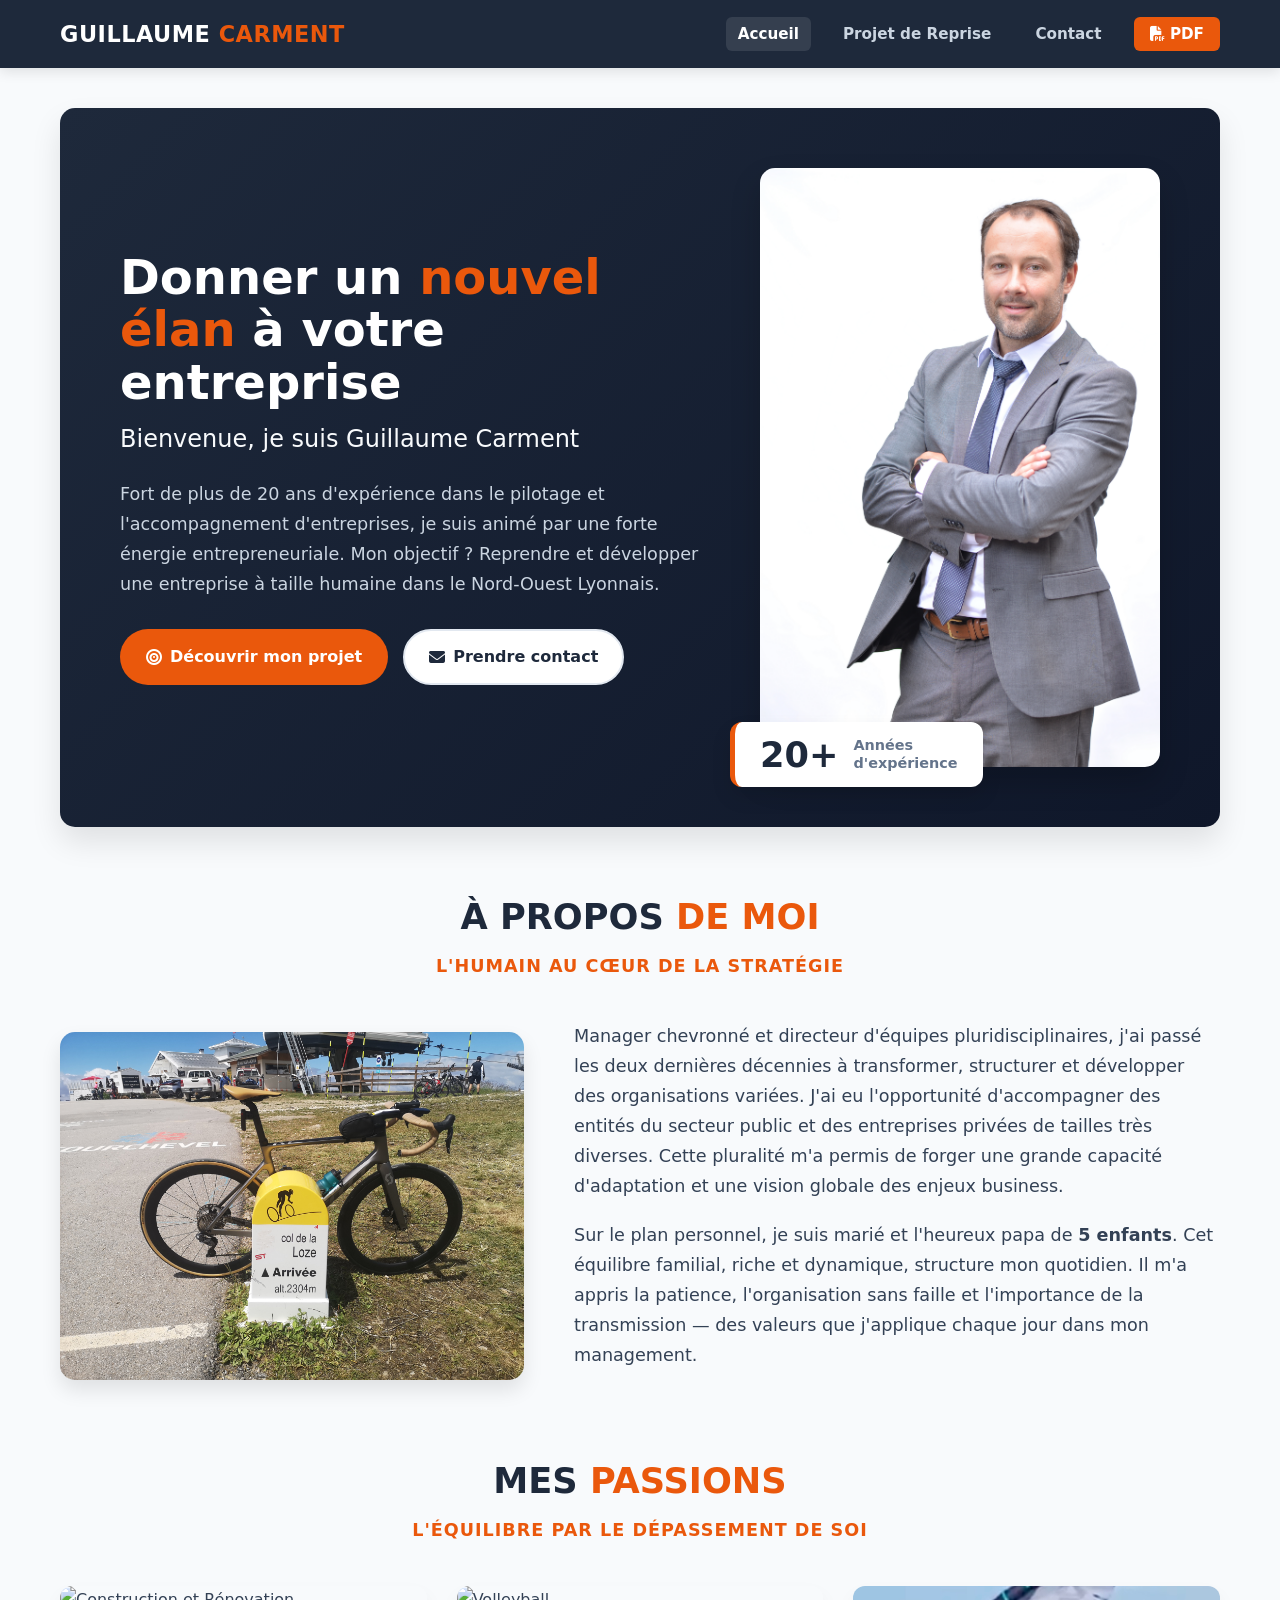
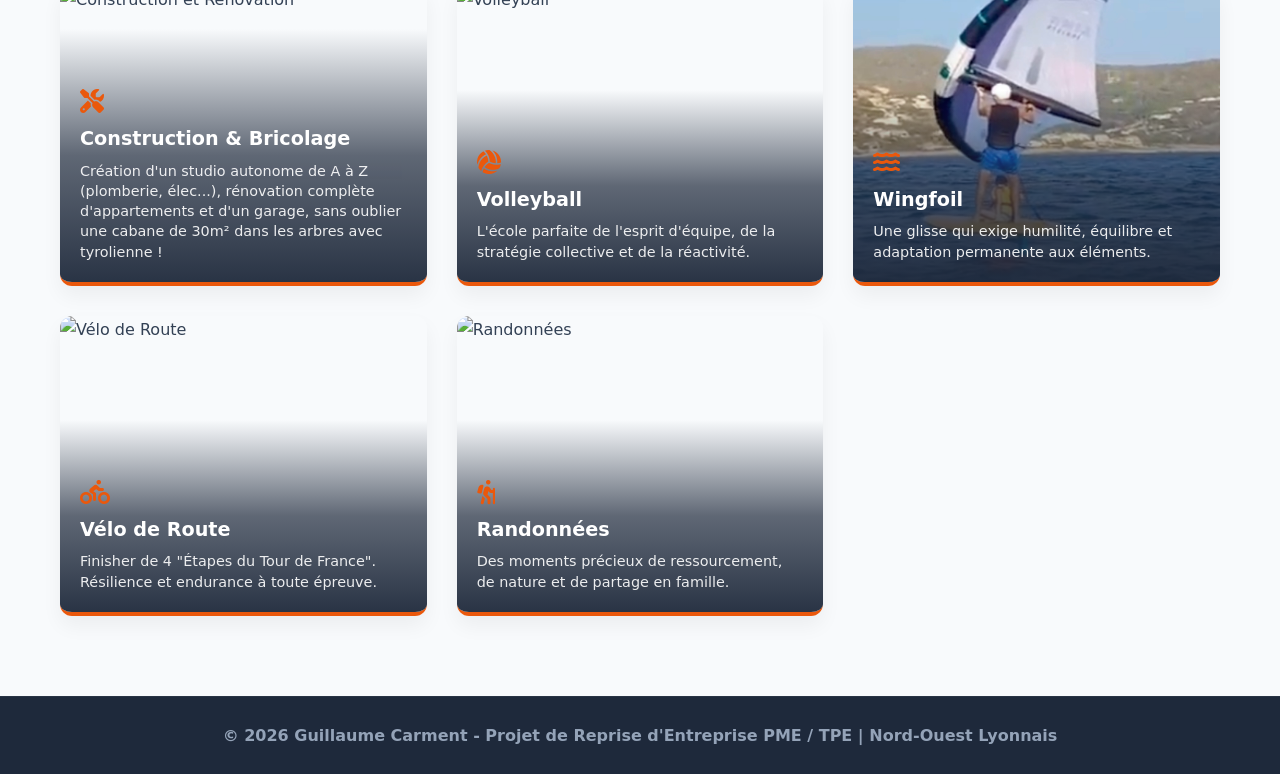
==== commit 69b82d32: "Update index.html" ====
--- a/index.html
+++ b/index.html
@@ -568,8 +568,9 @@
                     <h3>L'Entreprise Cible</h3>
                     <ul>
                         <li><strong>Localisation :</strong> Nord-Ouest Lyonnais (proximité immédiate)</li>
-                        <li><strong>Données économiques :</strong> CA de 1,5 M€ à 3 M€</li>
+                        <li><strong>Données économiques :</strong> CA de 800 K€ à 2,5M€</li>
                         <li><strong>Santé financière :</strong> In bonis, saine et à développer</li>
+                         <li><strong>Rentabilité attendue :</strong> EBE > 100 K€ (capable de couvrir le service d'une dette LBO).</li>
                         <li><strong>Effectif :</strong> ~10 collaborateurs (Équipe autonome et stable)</li>
                         <li><strong>Caractéristiques :</strong> Savoir-faire technique, positionnement haut/milieu de gamme, clientèle diversifiée.</li>
                         <li><strong>Caractéristiques qualitatives :</strong> CA stable, plusieurs années d'expérience, récurrence contractuelle sur une partie du CA.</li>
@@ -582,9 +583,12 @@
                     <ul>
                         
                         <li><strong>Apport personnel :</strong> 100 000 € (fonds propres)</li>
-                        <li><strong>Valorisation ciblée : Cible privilégiée (Solo) :</strong> 400 K€ à 800 K€ (leviers classiques et prêts d'honneur).
-<strong>Cible opportuniste (jusqu'à 1,5 M€) : </strong>Capacité à structurer un LBI avec syndication d'un pool de Business Angels mobilisables.</li>
-                        <li><strong>Concours financiers :</strong> Prêts d'honneur, Réseau de Business Angels, Co-invezstisseur, Emprunt bancaire senior</li>
+                        <li><strong>Valorisation ciblée : 
+                            <ul>
+                                <li><strong>Cible privilégiée (Solo) :</strong> 400 K€ à 800 K€ (leviers classiques et prêts d'honneur).</li>
+                               <li><strong>Cible opportuniste (jusqu'à 1,5 M€) :</strong> Capacité à structurer un LBI avec syndication d'un pool de Business Angels mobilisables.</li>
+                            </ul>
+                        <li><strong>Concours financiers :</strong> Prêts d'honneur, Réseau de Business Angels, Co-investisseur, Emprunt bancaire senior</li>
                         <li><strong>Montage souhaité :</strong> LBO/LBI avec intégration stratégique d'un crédit vendeur (10 à 20 %) pour garantir l'alignement des intérêts avec le cédant</li>
                         <li><strong>Modalités de reprise :</strong> Prise de participation totale (sur cible privilégiée) ou majoritaire (si co-investissement). Transition dynamique avec un accompagnement court (3 à 6 mois) par le cédant.</li>
                     </ul>
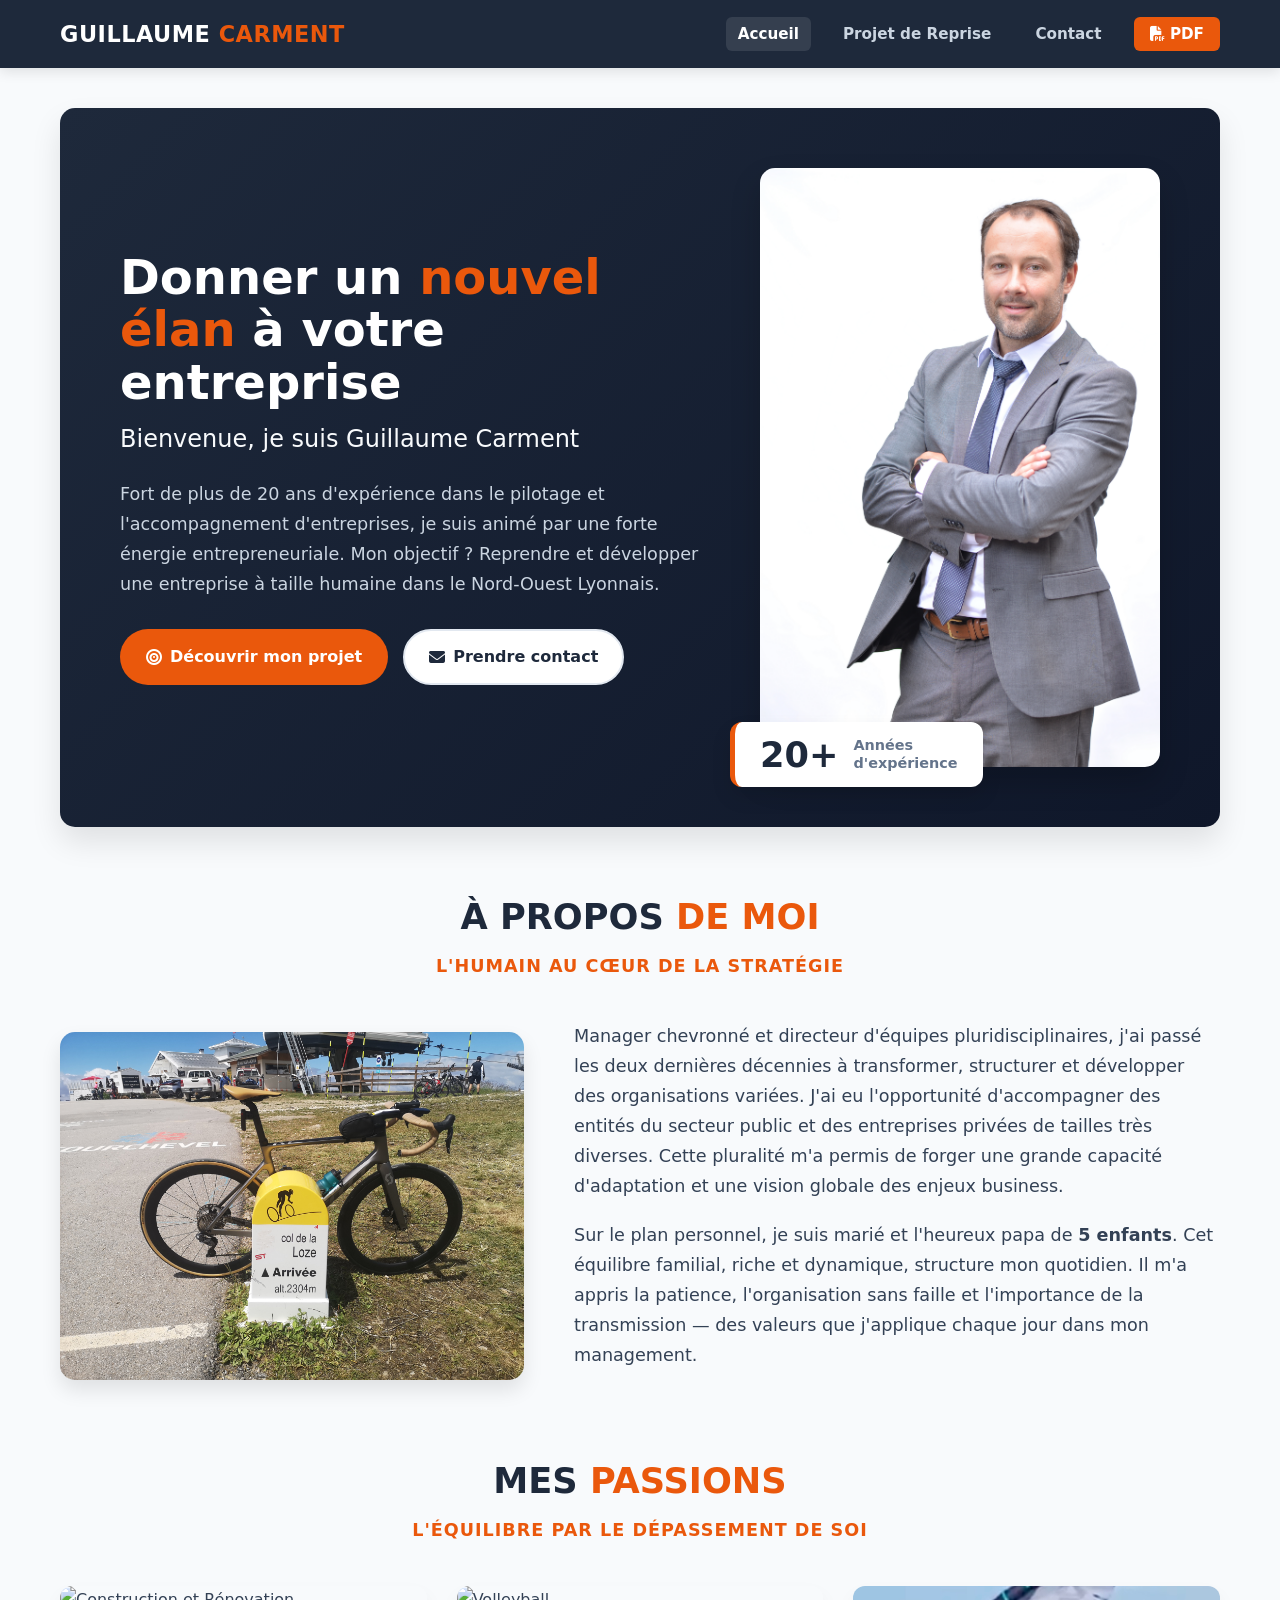
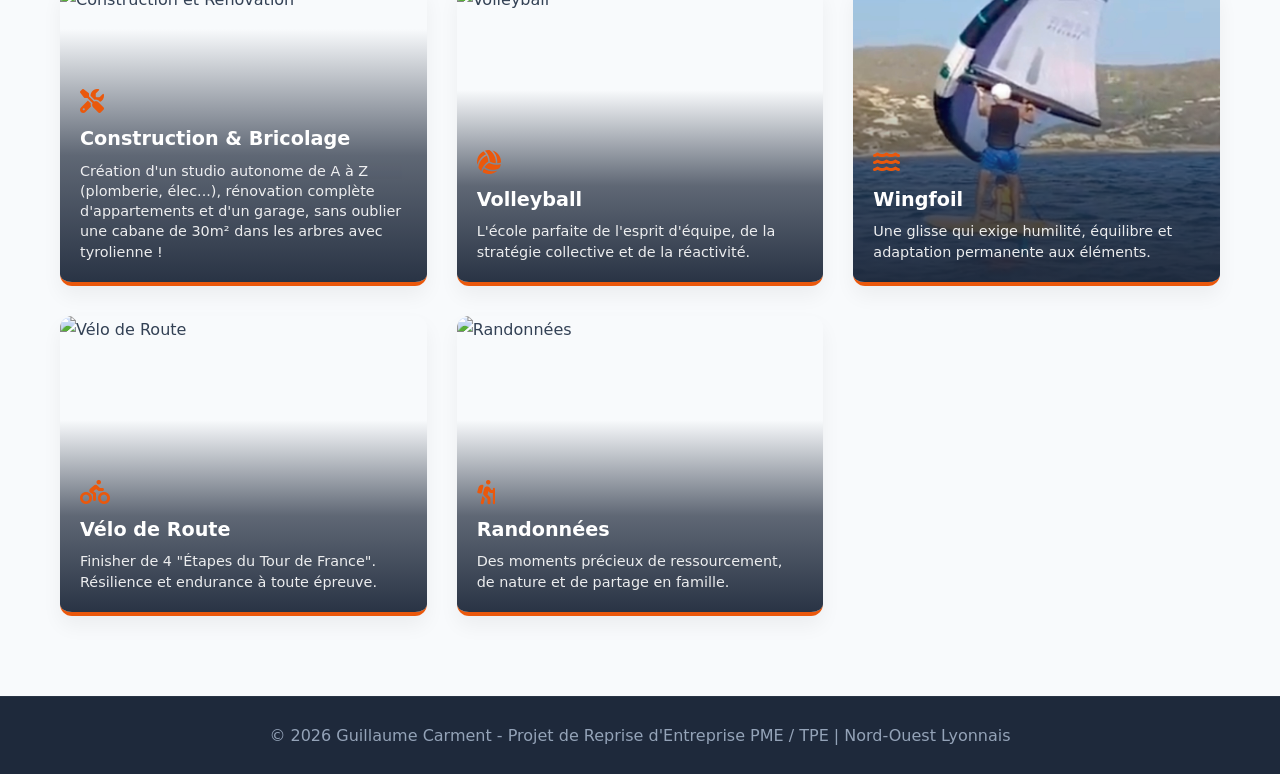
==== commit c7e3f7e9: "Update index.html" ====
--- a/index.html
+++ b/index.html
@@ -583,7 +583,7 @@
                     <ul>
                         
                         <li><strong>Apport personnel :</strong> 100 000 € (fonds propres)</li>
-                        <li><strong>Valorisation ciblée : 
+                        <li><strong>Valorisation ciblée : </strong>
                             <ul>
                                 <li><strong>Cible privilégiée (Solo) :</strong> 400 K€ à 800 K€ (leviers classiques et prêts d'honneur).</li>
                                <li><strong>Cible opportuniste (jusqu'à 1,5 M€) :</strong> Capacité à structurer un LBI avec syndication d'un pool de Business Angels mobilisables.</li>
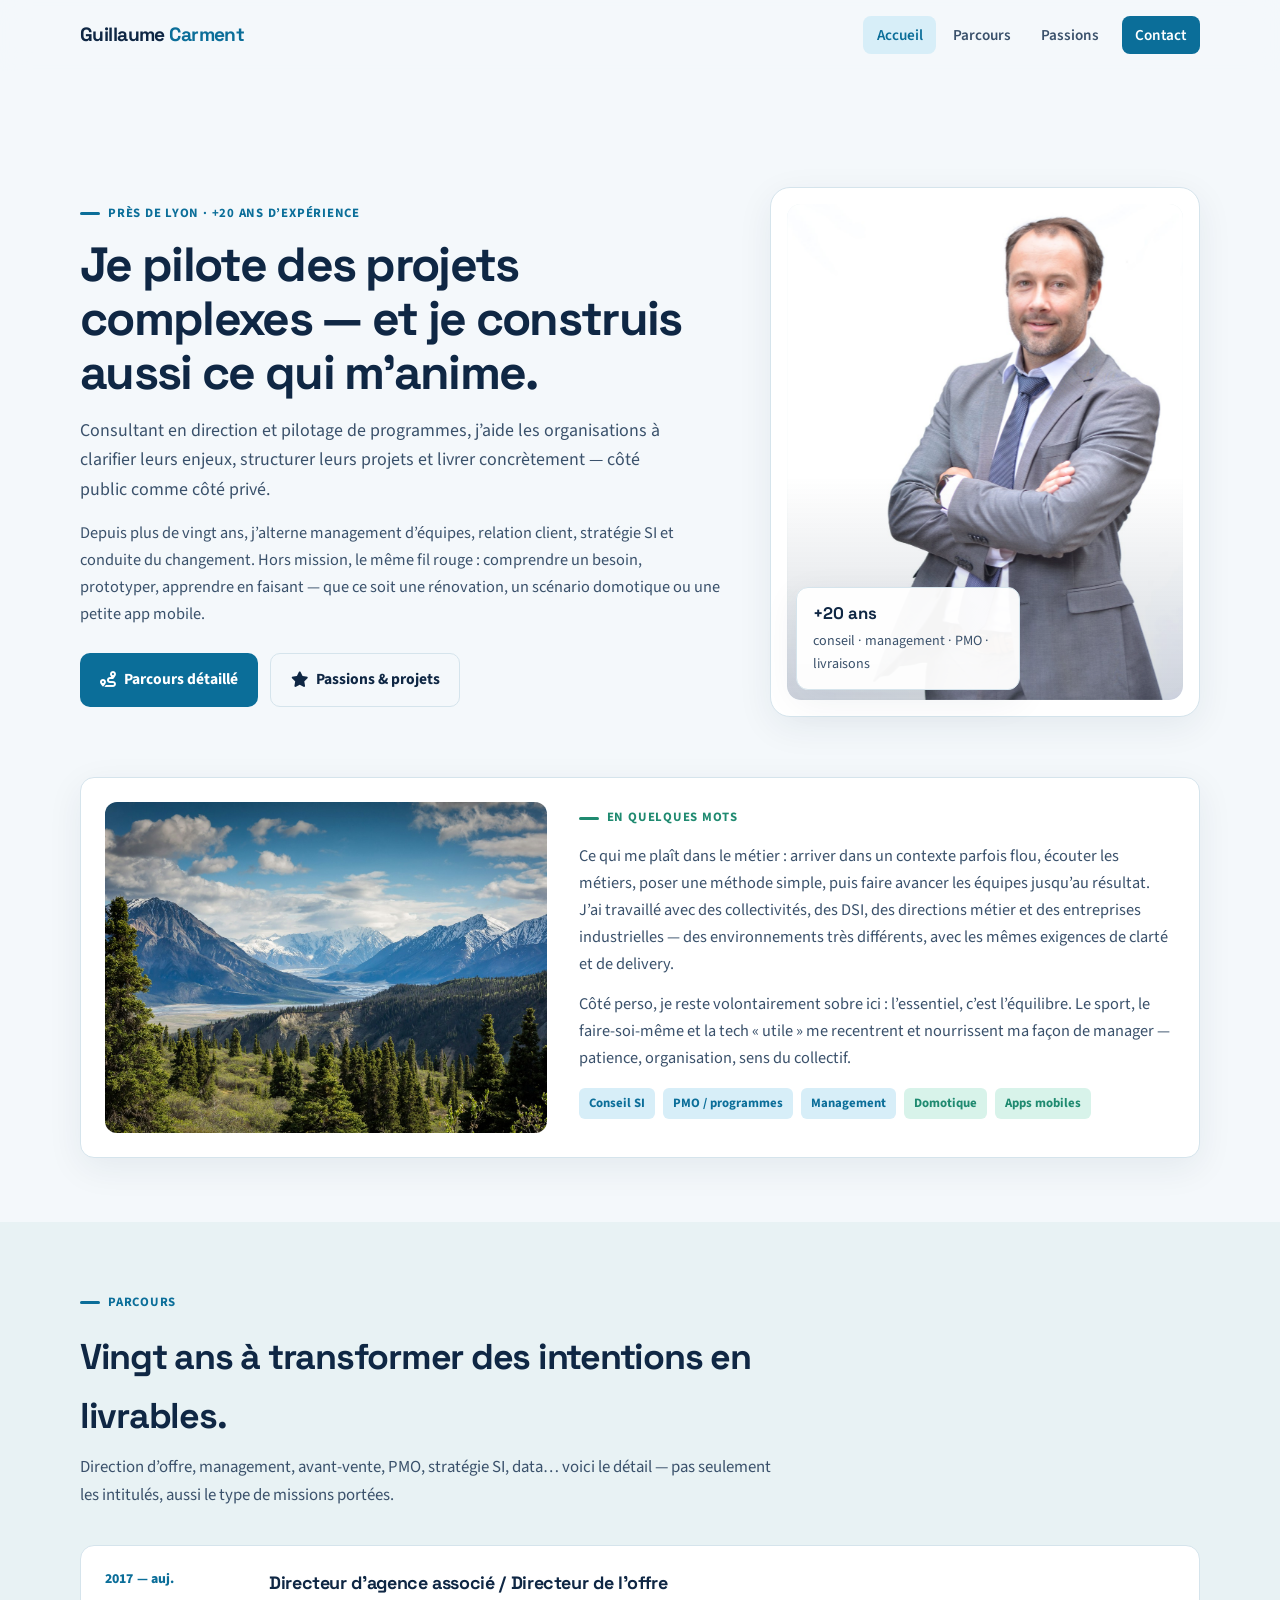
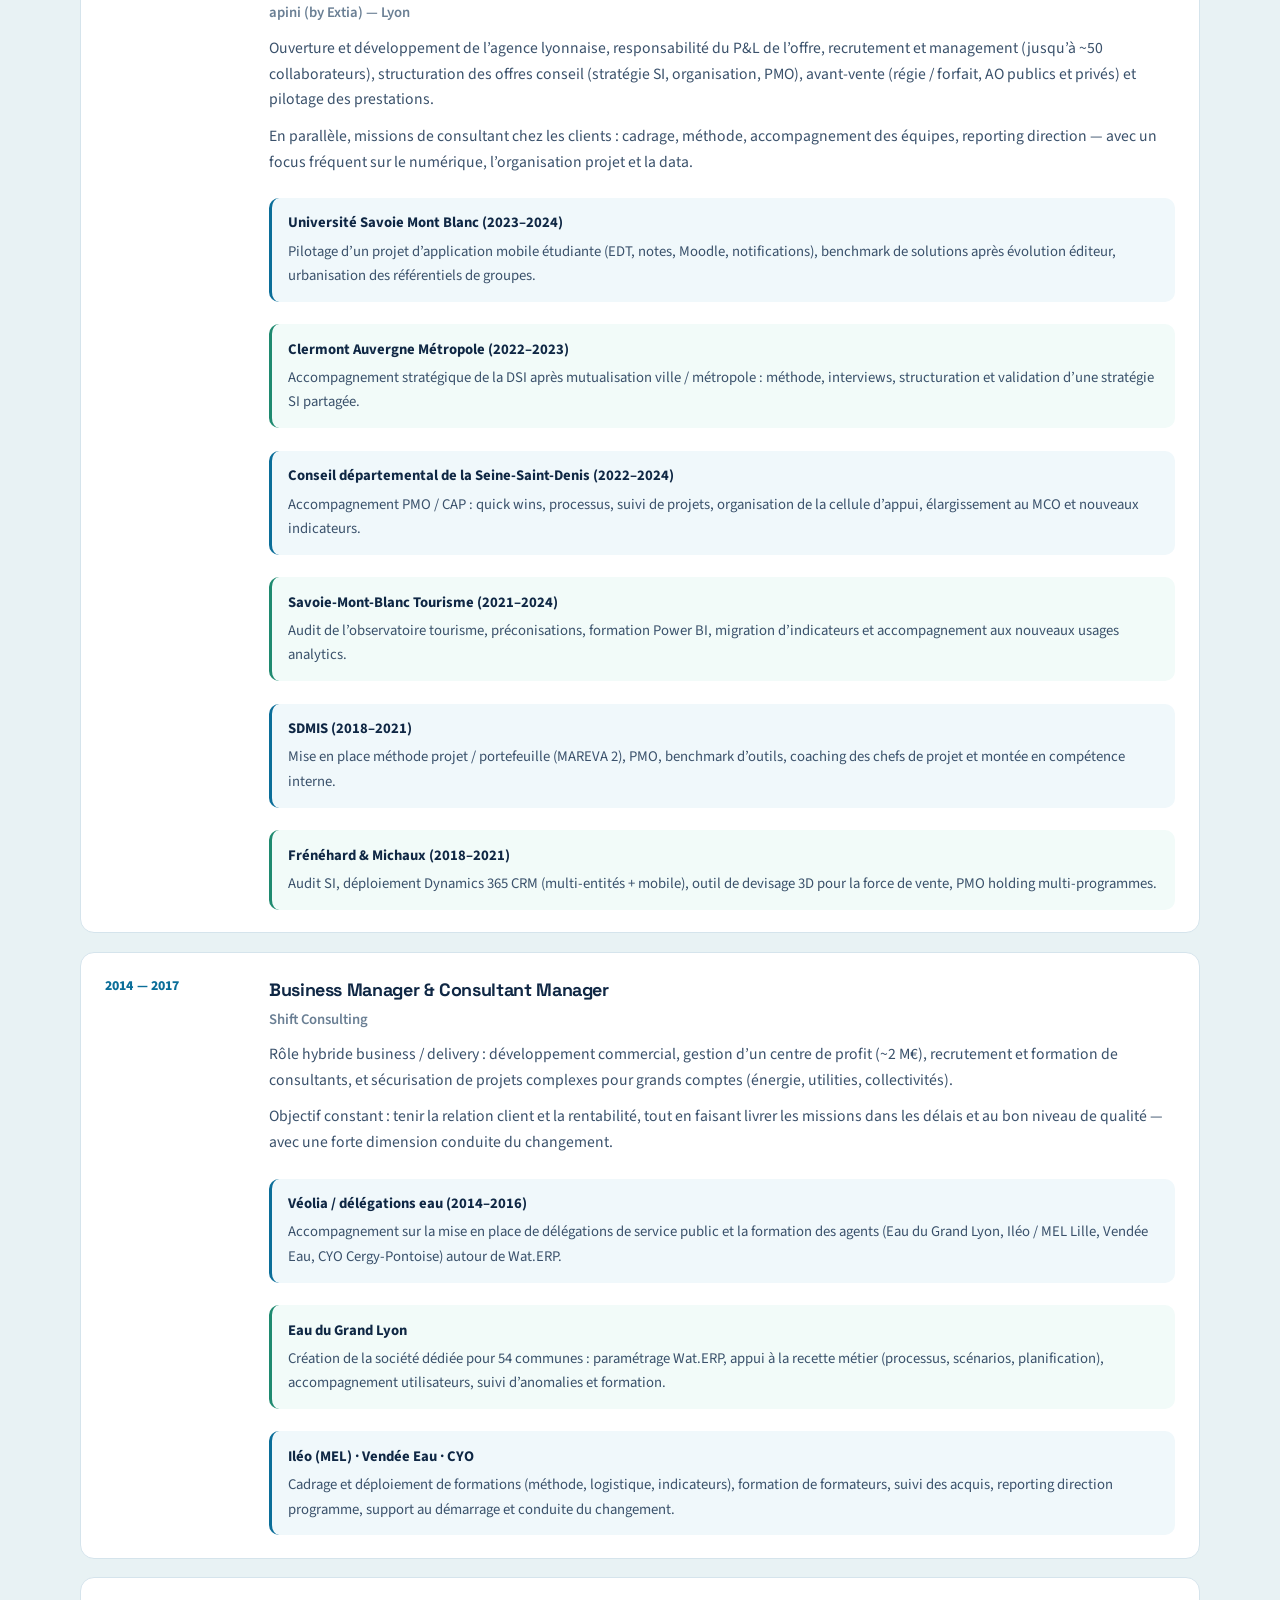
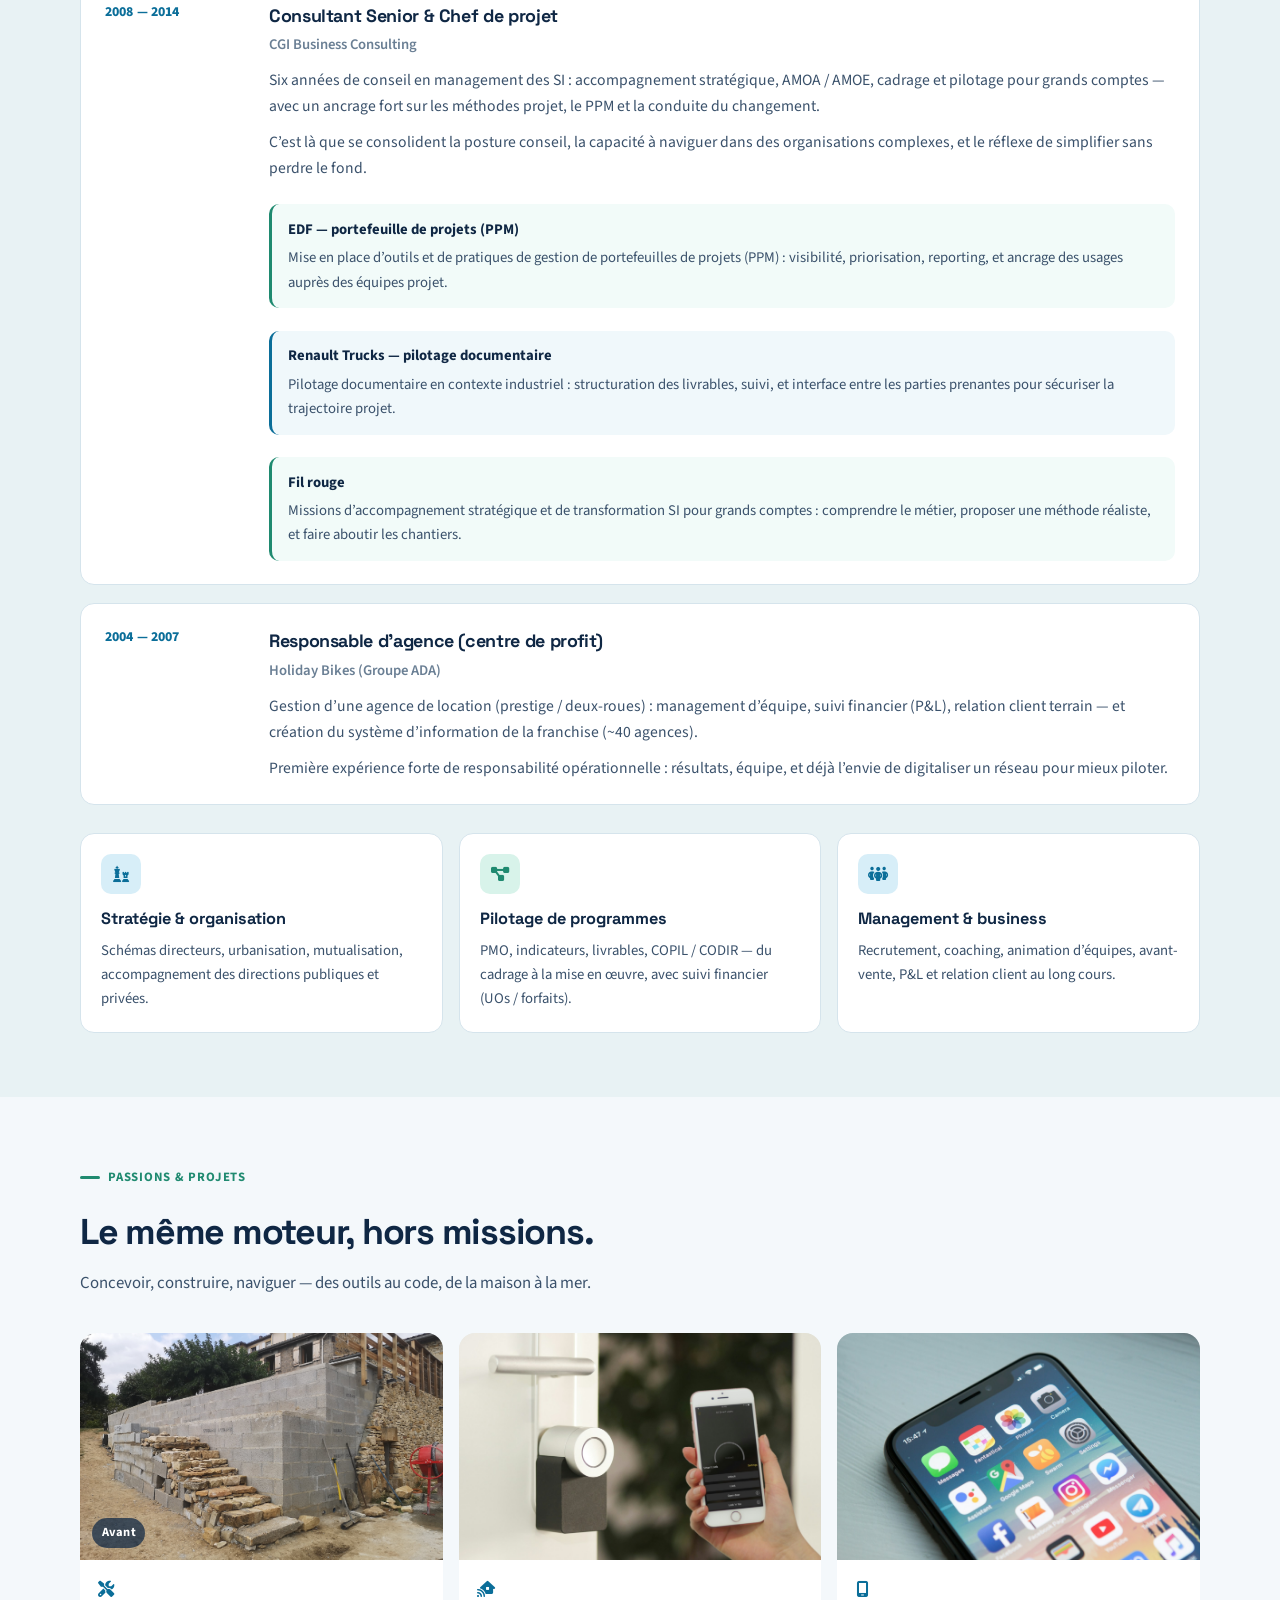
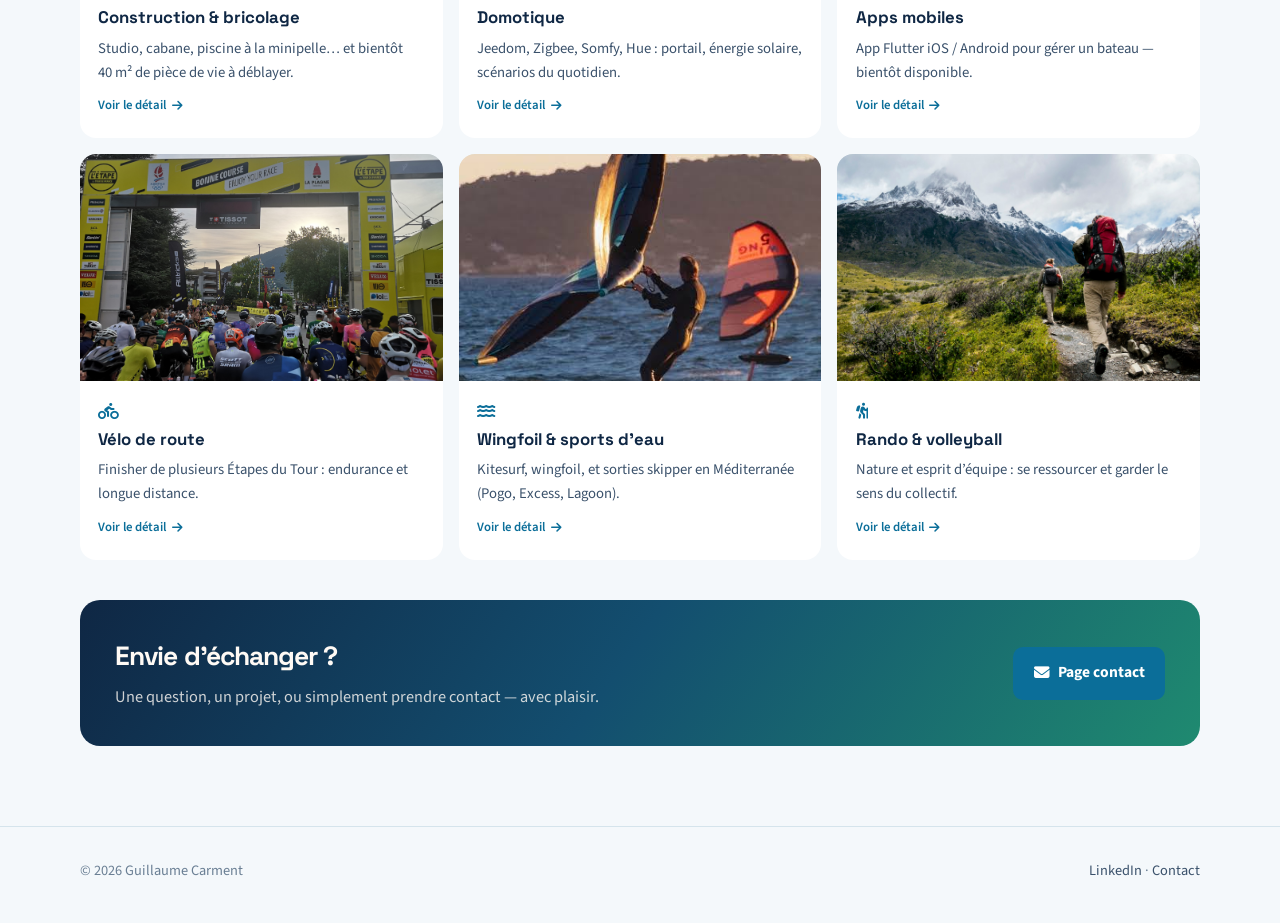
==== commit 62519c83: "Add files via upload" ====
--- a/index.html
+++ b/index.html
@@ -1,799 +1,1006 @@
 <!DOCTYPE html>
 <html lang="fr">
 <head>
-    <meta charset="UTF-8">
-    <meta name="viewport" content="width=device-width, initial-scale=1.0">
-    <title>Guillaume Carment - Reprise d'Entreprise PME / TPE</title>
-    <link rel="icon" type="image/svg+xml" href="images/favicon.svg">
-    <!-- Intégration de FontAwesome pour les icônes -->
-    <link rel="stylesheet" href="https://cdnjs.cloudflare.com/ajax/libs/font-awesome/6.4.0/css/all.min.css">
-    <style>
-        :root {
-            /* Couleurs dominantes "Finance / CV Repreneur" */
-            --primary: #1e293b; 
-            --secondary: #334155;
-            --accent: #ea580c;
-            --accent-hover: #c2410c;
-            --accent-light: #ffedd5;
-            --bg: #f8fafc;
-            --white: #ffffff;
-            --border: #e2e8f0;
-            --text-muted: #64748b;
-            --font-main: 'Segoe UI', system-ui, -apple-system, sans-serif;
-        }
-        
-        html {
-            scroll-padding-top: 120px; /* Compense la hauteur de la barre de navigation */
-            scroll-behavior: smooth;
-        }
-
-        * {
-            box-sizing: border-box;
-            margin: 0;
-            padding: 0;
-        }
-
-        body {
-            font-family: var(--font-main);
-            background-color: var(--bg);
-            color: var(--secondary);
-            line-height: 1.7;
-            display: flex;
-            flex-direction: column;
-            min-height: 100vh;
-        }
-
-        /* BARRE DE NAVIGATION HEADER */
-        header {
-            background-color: var(--primary);
-            color: var(--white);
-            position: sticky;
-            top: 0;
-            z-index: 1000;
-            box-shadow: 0 4px 12px rgba(0,0,0,0.1);
-        }
-
-        .nav-container {
-            max-width: 1200px;
-            margin: 0 auto;
-            display: flex;
-            justify-content: space-between;
-            align-items: center;
-            padding: 15px 20px;
-        }
-
-        .brand {
-            font-size: 1.4em;
-            font-weight: 800;
-            color: var(--white);
-            text-decoration: none;
-            text-transform: uppercase;
-            letter-spacing: 0.5px;
-        }
-
-        .brand span { color: var(--accent); }
-
-        nav ul {
-            display: flex;
-            list-style: none;
-            gap: 20px;
-            align-items: center;
-        }
-
-        nav a {
-            color: #cbd5e1;
-            text-decoration: none;
-            font-weight: 600;
-            font-size: 0.95em;
-            padding: 8px 12px;
-            border-radius: 6px;
-            transition: all 0.2s ease;
-        }
-
-        nav a:hover, nav a.active {
-            color: var(--white);
-            background-color: rgba(255,255,255,0.1);
-        }
-
-        .nav-btn {
-            background-color: var(--accent);
-            color: var(--white) !important;
-            padding: 8px 16px;
-            border-radius: 6px;
-        }
-
-        .nav-btn:hover { background-color: var(--accent-hover) !important; }
-
-        /* CONTENU DES PAGES */
-        main {
-            flex: 1;
-            max-width: 1200px;
-            width: 100%;
-            margin: 40px auto;
-            padding: 0 20px;
-        }
-
-        .page-section {
-            display: none;
-            animation: fadeIn 0.4s ease-in-out;
-        }
-
-        .page-section.active { display: block; }
-
-        @keyframes fadeIn {
-            from { opacity: 0; transform: translateY(10px); }
-            to { opacity: 1; transform: translateY(0); }
-        }
-
-        /* ELEMENTS COMMUNS */
-        .section-title {
-            text-align: center;
-            margin-bottom: 40px;
-        }
-
-        .section-title h2 {
-            font-size: 2.2em;
-            color: var(--primary);
-            text-transform: uppercase;
-            font-weight: 800;
-            margin-bottom: 5px;
-        }
-        
-        .section-title h2 span { color: var(--accent); }
-
-        .section-title p {
-            color: var(--accent);
-            font-size: 1.1em;
-            font-weight: 600;
-            text-transform: uppercase;
-            letter-spacing: 1px;
-        }
-
-        .pitch-box {
-            background: var(--white);
-            border-left: 5px solid var(--accent);
-            padding: 25px;
-            font-size: 1.15em;
-            font-style: italic;
-            border-radius: 8px;
-            box-shadow: 0 4px 6px rgba(0,0,0,0.03);
-            margin-bottom: 40px;
-            color: var(--primary);
-            border: 1px solid var(--border);
-            border-left: 5px solid var(--accent);
-        }
-
-        .grid-2 { display: grid; grid-template-columns: repeat(auto-fit, minmax(450px, 1fr)); gap: 30px; margin-bottom: 40px; }
-        .grid-3 { display: grid; grid-template-columns: repeat(auto-fit, minmax(300px, 1fr)); gap: 30px; margin-bottom: 40px; }
-        .grid-4 { display: grid; grid-template-columns: repeat(auto-fit, minmax(250px, 1fr)); gap: 25px; margin-bottom: 40px; }
-
-        .card {
-            background: var(--white);
-            border-radius: 10px;
-            padding: 30px;
-            box-shadow: 0 10px 30px rgba(0,0,0,0.03);
-            border: 1px solid var(--border);
-            border-top: 4px solid var(--primary);
-            transition: transform 0.3s ease;
-        }
-        .card:hover { transform: translateY(-5px); }
-        .card-accent { border-top-color: var(--accent); }
-
-        .card-icon {
-            font-size: 1.8em;
-            margin-bottom: 15px;
-            background: var(--accent-light);
-            color: var(--accent);
-            width: 60px;
-            height: 60px;
-            line-height: 60px;
-            text-align: center;
-            border-radius: 50%;
-            display: inline-block;
-        }
-
-        .card h3 { color: var(--primary); margin-bottom: 12px; font-size: 1.3em; }
-        .card ul { padding-left: 20px; }
-        .card li { margin-bottom: 8px; }
-
-        /* Cartes Secteurs avec image de fond */
-        .sector-card {
-            position: relative;
-            border-radius: 12px;
-            overflow: hidden;
-            height: 320px;
-            box-shadow: 0 10px 20px rgba(0,0,0,0.05);
-            border-bottom: 4px solid var(--accent);
-            text-decoration: none;
-            display: block;
-        }
-        
-        .sector-card img {
-            width: 100%;
-            height: 100%;
-            object-fit: cover;
-            transition: transform 0.6s ease;
-        }
-        
-        .sector-card:hover img {
-            transform: scale(1.08);
-        }
-        
-        .sector-content {
-            position: absolute;
-            bottom: 0;
-            left: 0;
-            width: 100%;
-            padding: 80px 25px 25px 25px;
-            background: linear-gradient(to top, rgba(30,41,59,0.95) 0%, rgba(30,41,59,0.8) 40%, transparent 100%);
-            color: var(--white);
-        }
-
-        .sector-content h3 {
-            font-size: 1.5em;
-            margin-bottom: 8px;
-            color: var(--white);
-            display: flex;
-            align-items: center;
-            gap: 10px;
-        }
-        
-        .sector-content h3 i {
-            color: var(--accent);
-        }
-
-        .sector-content p {
-            font-size: 0.95em;
-            opacity: 0.95;
-            margin: 0;
-            line-height: 1.5;
-        }
-
-        /* BOUTONS */
-        .btn {
-            display: inline-flex;
-            align-items: center;
-            gap: 8px;
-            padding: 12px 24px;
-            border-radius: 30px;
-            font-weight: 700;
-            text-decoration: none;
-            transition: all 0.3s ease;
-            cursor: pointer;
-            border: 2px solid transparent;
-        }
-        .btn-primary { background-color: var(--accent); color: var(--white); }
-        .btn-primary:hover { background-color: var(--accent-hover); transform: translateY(-2px); box-shadow: 0 4px 12px rgba(234, 88, 12, 0.3); }
-        .btn-outline { border: 2px solid var(--border); color: var(--primary); background: var(--white); }
-        .btn-outline:hover { border-color: var(--primary); }
-
-        /* --- PAGE 1 : ACCUEIL --- */
-        .hero {
-            background: linear-gradient(135deg, #1e293b 0%, #0f172a 100%);
-            color: var(--white);
-            padding: 60px;
-            border-radius: 15px;
-            margin-bottom: 60px;
-            display: flex;
-            align-items: center;
-            justify-content: space-between;
-            gap: 50px;
-            box-shadow: 0 15px 30px rgba(0,0,0,0.1);
-        }
-        .hero-text { flex: 1; }
-        .hero-text h1 { font-size: 3em; margin-bottom: 10px; line-height: 1.1; }
-        .hero-text h1 span { color: var(--accent); }
-        .hero-text h2 { font-size: 1.5em; color: var(--bg); margin-bottom: 20px; font-weight: 400; }
-        .hero-text p { font-size: 1.1em; color: #cbd5e1; margin-bottom: 30px; }
-        .hero-buttons { display: flex; gap: 15px; flex-wrap: wrap; }
-        
-        .hero-image-wrapper {
-            position: relative;
-            flex: 0.8;
-            max-width: 400px;
-        }
-        .hero-image {
-            width: 100%;
-            border-radius: 15px;
-            box-shadow: 0 15px 30px rgba(0,0,0,0.2);
-            display: block;
-        }
-        .experience-badge {
-            position: absolute;
-            bottom: -20px;
-            left: -30px;
-            background: var(--white);
-            padding: 15px 25px;
-            border-radius: 12px;
-            box-shadow: 0 10px 20px rgba(0,0,0,0.1);
-            display: flex;
-            align-items: center;
-            gap: 15px;
-            border-left: 5px solid var(--accent);
-            color: var(--primary);
-        }
-        .experience-badge span { font-size: 2.2em; font-weight: 800; line-height: 1; }
-        .experience-badge p { margin: 0; font-size: 0.9em; font-weight: 600; line-height: 1.2; color: var(--text-muted); }
-
-        .profil-content { display: flex; gap: 50px; align-items: center; margin-bottom: 60px; }
-        .profil-image { flex: 0 0 35%; max-width: 40%; border-radius: 15px; box-shadow: 0 10px 20px rgba(0,0,0,0.1); object-fit: cover; }
-        .profil-text { flex: 1; font-size: 1.1em; }
-        .profil-text p { margin-bottom: 20px; }
-
-        /* Hobbies */
-        .hobby-card {
-            position: relative;
-            border-radius: 12px;
-            overflow: hidden;
-            height: 300px;
-            box-shadow: 0 10px 20px rgba(0,0,0,0.05);
-            border-bottom: 4px solid var(--accent);
-        }
-        .hobby-card img { width: 100%; height: 100%; object-fit: cover; transition: transform 0.5s ease; }
-        .hobby-card:hover img { transform: scale(1.05); }
-        .hobby-content {
-            position: absolute;
-            bottom: 0; left: 0; width: 100%;
-            padding: 60px 20px 20px;
-            background: linear-gradient(to top, rgba(30,41,59,0.95) 0%, rgba(30,41,59,0.7) 50%, transparent 100%);
-            color: var(--white);
-        }
-        .hobby-content i { color: var(--accent); font-size: 1.5em; margin-bottom: 10px; }
-        .hobby-content h3 { font-size: 1.2em; margin-bottom: 5px; }
-        .hobby-content p { font-size: 0.9em; opacity: 0.9; margin: 0; line-height: 1.4; }
-
-        /* --- PAGE 2 : CV REPRENEUR --- */
-        .timeline { position: relative; max-width: 900px; margin: 0 auto 40px auto; }
-        .timeline::after { content: ''; position: absolute; width: 4px; background-color: var(--border); top: 0; bottom: 0; left: 20px; border-radius: 2px; }
-        .timeline-item { padding: 15px 0 15px 50px; position: relative; }
-        .timeline-item::after { content: ''; position: absolute; width: 16px; height: 16px; left: 14px; top: 22px; background-color: var(--white); border: 3px solid var(--accent); border-radius: 50%; z-index: 1; }
-        .timeline-content { background: var(--white); padding: 25px; border-radius: 10px; border: 1px solid var(--border); box-shadow: 0 5px 15px rgba(0,0,0,0.02); }
-        .timeline-date { color: var(--accent); font-weight: 700; font-size: 0.95em; }
-        .timeline-title { color: var(--primary); font-size: 1.2em; font-weight: 700; margin: 5px 0 10px 0; }
-
-        /* --- PAGE 3 : CONTACT --- */
-        .contact-wrapper { display: grid; grid-template-columns: 1fr 1.5fr; gap: 40px; }
-        .contact-info-card { background: var(--primary); color: var(--white); padding: 40px; border-radius: 12px; box-shadow: 0 10px 25px rgba(0,0,0,0.1); }
-        .contact-info-card h3 { color: var(--accent); font-size: 1.6em; margin-bottom: 25px; }
-        .info-item { display: flex; align-items: flex-start; gap: 20px; margin-bottom: 25px; font-size: 1.1em; }
-        .info-item i { color: var(--accent); font-size: 1.4em; margin-top: 3px; }
-        .info-item a { color: var(--white); text-decoration: none; transition: color 0.2s; }
-        .info-item a:hover { color: var(--accent); }
-        
-        .form-card { background: var(--white); padding: 40px; border-radius: 12px; border: 1px solid var(--border); box-shadow: 0 10px 25px rgba(0,0,0,0.03); }
-        .form-group { margin-bottom: 20px; }
-        .form-group label { display: block; margin-bottom: 8px; font-weight: 600; color: var(--primary); }
-        .form-group input, .form-group select, .form-group textarea { width: 100%; padding: 12px 15px; border: 1px solid var(--border); border-radius: 6px; font-family: inherit; font-size: 1em; background-color: var(--bg); transition: border 0.2s; }
-        .form-group input:focus, .form-group select:focus, .form-group textarea:focus { outline: none; border-color: var(--accent); background-color: var(--white); }
-        .form-row { display: grid; grid-template-columns: 1fr 1fr; gap: 20px; }
-
-        /* FOOTER */
-        footer { background-color: var(--primary); color: #94a3b8; text-align: center; padding: 25px; margin-top: auto; border-top: 1px solid rgba(255,255,255,0.05); }
-
-        /* RESPONSIVE */
-        @media (max-width: 992px) {
-            .hero { flex-direction: column; text-align: center; padding: 40px 20px; }
-            .hero-buttons { justify-content: center; }
-            .experience-badge { left: 20px; }
-            .profil-content { flex-direction: column; }
-            .contact-wrapper { grid-template-columns: 1fr; }
-            .profil-image { 
-                flex: none; 
-                max-width: 100%; 
-                width: 100%; 
-                height: auto; 
-                max-height: 350px; 
-            }
-        }
-        @media (max-width: 768px) {
-            .nav-container { flex-direction: column; gap: 15px; }
-            .grid-3, .grid-4 { grid-template-columns: 1fr; }
-            .form-row { grid-template-columns: 1fr; }
-            .hero-text h1 { font-size: 2.2em; }
-        }
-    </style>
+  <meta charset="UTF-8">
+  <meta name="viewport" content="width=device-width, initial-scale=1.0">
+  <title>Guillaume Carment — Parcours & projets</title>
+  <meta name="description" content="Guillaume Carment, consultant en direction et pilotage de projets près de Lyon. Parcours professionnel, passions et projets personnels.">
+  <link rel="preconnect" href="https://fonts.googleapis.com">
+  <link rel="preconnect" href="https://fonts.gstatic.com" crossorigin>
+  <link href="https://fonts.googleapis.com/css2?family=Source+Sans+3:ital,wght@0,400;0,600;0,700;1,400&family=Space+Grotesk:wght@500;600;700&display=swap" rel="stylesheet">
+  <link rel="stylesheet" href="https://cdnjs.cloudflare.com/ajax/libs/font-awesome/6.5.1/css/all.min.css">
+  <style>
+:root {
+  --bg: #f4f8fb;
+  --bg-alt: #e8f2f4;
+  --surface: #ffffff;
+  --ink: #0f2744;
+  --ink-soft: #3a516b;
+  --muted: #6a7f94;
+  --accent: #0b6e99;
+  --accent-2: #1f8a70;
+  --accent-soft: #3aa0c5;
+  --accent-wash: #d7eef8;
+  --teal-wash: #d8f3ea;
+  --line: #d5e4ec;
+  --radius: 14px;
+  --shadow: 0 10px 36px rgba(15, 39, 68, 0.07);
+  --font: "Source Sans 3", system-ui, sans-serif;
+  --display: "Space Grotesk", system-ui, sans-serif;
+  --nav-h: 70px;
+}
+* { box-sizing: border-box; margin: 0; padding: 0; }
+html { scroll-behavior: smooth; scroll-padding-top: calc(var(--nav-h) + 16px); }
+body { font-family: var(--font); background: var(--bg); color: var(--ink); line-height: 1.65; font-size: 1.02rem; }
+a { color: inherit; text-decoration: none; }
+img { max-width: 100%; display: block; }
+.wrap { width: min(1120px, calc(100% - 2.5rem)); margin-inline: auto; }
+
+header {
+  position: sticky; top: 0; z-index: 50;
+  backdrop-filter: blur(14px);
+  background: rgba(244, 248, 251, 0.92);
+  border-bottom: 1px solid transparent;
+  transition: border-color .2s, box-shadow .2s;
+}
+header.scrolled { border-color: var(--line); box-shadow: 0 8px 24px rgba(26,31,46,.05); }
+.nav { height: var(--nav-h); display: flex; align-items: center; justify-content: space-between; gap: 1rem; position: relative; }
+.brand { font-family: var(--display); font-weight: 700; font-size: 1.2rem; letter-spacing: -0.03em; }
+.brand span { color: var(--accent); }
+.nav-links { display: flex; align-items: center; gap: .2rem; list-style: none; }
+.nav-links a {
+  padding: .5rem .85rem; border-radius: 8px; font-size: .95rem; font-weight: 600;
+  color: var(--ink-soft); transition: background .2s, color .2s;
+}
+.nav-links a:hover, .nav-links a.active { background: var(--accent-wash); color: var(--accent); }
+.nav-cta { background: var(--accent) !important; color: #fff !important; margin-left: .35rem; }
+.menu-btn {
+  display: none; border: 1px solid var(--line); background: var(--surface);
+  width: 44px; height: 44px; border-radius: 10px; cursor: pointer; color: var(--ink);
+}
+
+.hero {
+  padding: 3.25rem 0 2.5rem;
+  display: grid; grid-template-columns: 1.2fr .8fr; gap: 2.75rem; align-items: center;
+}
+.eyebrow {
+  display: inline-flex; align-items: center; gap: .5rem;
+  font-size: .8rem; font-weight: 700; letter-spacing: .06em;
+  text-transform: uppercase; color: var(--accent); margin-bottom: .9rem;
+}
+.eyebrow::before { content: ""; width: 1.25rem; height: 3px; background: var(--accent); border-radius: 2px; }
+.eyebrow.teal { color: var(--accent-2); }
+.eyebrow.teal::before { background: var(--accent-2); }
+.hero h1, .section-head h2, .cta-band h2, .info-card h1 {
+  font-family: var(--display); letter-spacing: -0.035em; font-weight: 700;
+}
+.hero h1 { font-size: clamp(2.05rem, 3.8vw, 3rem); line-height: 1.12; margin-bottom: 1rem; }
+.lead { font-size: 1.12rem; color: var(--ink-soft); max-width: 38rem; margin-bottom: 1rem; }
+.lead-extra { color: var(--ink-soft); max-width: 40rem; margin-bottom: 1.6rem; }
+.hero-actions { display: flex; flex-wrap: wrap; gap: .75rem; }
+.btn {
+  display: inline-flex; align-items: center; gap: .5rem; padding: .8rem 1.2rem;
+  border-radius: 10px; font-weight: 700; font-size: .97rem;
+  border: 1.5px solid transparent; transition: transform .15s, background .2s, border-color .2s;
+}
+.btn:hover { transform: translateY(-1px); }
+.btn-primary { background: var(--accent); color: #fff; }
+.btn-ghost { background: transparent; border-color: var(--line); color: var(--ink); }
+.btn-ghost:hover { background: var(--surface); border-color: var(--accent-soft); }
+.btn-teal { background: var(--accent-2); color: #fff; }
+
+.hero-card {
+  background: var(--surface); border: 1px solid var(--line); border-radius: 20px;
+  padding: 1rem; box-shadow: var(--shadow); position: relative;
+}
+.hero-card .photo {
+  aspect-ratio: 4/5; border-radius: 14px; width: 100%;
+  overflow: hidden; background: var(--bg-alt);
+  position: relative;
+}
+.hero-card .photo img {
+  width: 100%; height: 100%;
+  object-fit: cover;
+  object-position: center 18%;
+  display: block;
+  transform: translateZ(0);
+  -webkit-backface-visibility: hidden;
+  image-rendering: auto;
+}
+.hero-card .photo::after {
+  content: "";
+  position: absolute; inset: 0;
+  border-radius: inherit;
+  pointer-events: none;
+  background: linear-gradient(180deg, transparent 55%, rgba(15,39,68,.18) 100%);
+}
+.hero-chip {
+  position: absolute; left: 1.6rem; bottom: 1.6rem;
+  background: rgba(255,255,255,.96); border: 1px solid var(--line);
+  border-radius: 12px; padding: .8rem 1rem; font-size: .88rem; max-width: 14rem;
+  box-shadow: var(--shadow); color: var(--ink-soft);
+}
+.hero-chip strong { display: block; font-family: var(--display); font-size: 1.05rem; color: var(--ink); margin-bottom: .1rem; }
+
+section { padding: 4rem 0; }
+section.alt { background: var(--bg-alt); }
+.section-head { max-width: 44rem; margin-bottom: 2.2rem; }
+.section-head h2 { font-size: clamp(1.7rem, 2.8vw, 2.25rem); margin-bottom: .55rem; }
+.section-head p { color: var(--ink-soft); font-size: 1.05rem; }
+
+.about-strip {
+  display: grid; grid-template-columns: 1fr 1.35fr; gap: 2rem; align-items: start;
+  background: var(--surface); border: 1px solid var(--line); border-radius: var(--radius);
+  padding: 1.5rem; box-shadow: var(--shadow); margin-top: 1.25rem;
+}
+.about-strip img { border-radius: 12px; aspect-ratio: 4/3; object-fit: cover; width: 100%; }
+.about-strip p { color: var(--ink-soft); margin-bottom: .85rem; }
+.tag-row { display: flex; flex-wrap: wrap; gap: .45rem; margin-top: 1rem; }
+.tag {
+  background: var(--accent-wash); color: #0b6e99;
+  padding: .3rem .65rem; border-radius: 6px; font-size: .8rem; font-weight: 700;
+}
+.tag.teal { background: var(--teal-wash); color: var(--accent-2); }
+
+.timeline { display: grid; gap: 1.15rem; }
+.job {
+  background: var(--surface); border: 1px solid var(--line); border-radius: var(--radius);
+  padding: 1.4rem 1.5rem; display: grid; grid-template-columns: 9rem 1fr; gap: 1.25rem;
+  transition: transform .2s, box-shadow .2s, border-color .2s;
+}
+.job:hover { transform: translateY(-2px); box-shadow: var(--shadow); border-color: #b7d7e8; }
+.job-date { font-size: .86rem; font-weight: 800; color: var(--accent); letter-spacing: .01em; }
+.job h3 { font-family: var(--display); font-size: 1.12rem; margin-bottom: .2rem; letter-spacing: -0.02em; }
+.role { color: var(--muted); font-size: .92rem; margin-bottom: .65rem; font-weight: 600; }
+.job p { color: var(--ink-soft); font-size: .98rem; margin-bottom: .65rem; }
+.job p:last-child { margin-bottom: 0; }
+.mission {
+  margin-top: .75rem; padding: .85rem 1rem; border-radius: 10px;
+  background: #f0f8fb; border-left: 3px solid var(--accent);
+}
+.mission.teal { background: #f2fbf9; border-left-color: var(--accent-2); }
+.mission h4 { font-size: .92rem; margin-bottom: .25rem; color: var(--ink); }
+.mission p { font-size: .92rem; margin: 0; }
+.missions { display: grid; gap: .65rem; margin-top: .35rem; }
+
+.skills { display: grid; grid-template-columns: repeat(3, 1fr); gap: 1rem; margin-top: 1.75rem; }
+.skill-card {
+  background: var(--surface); border: 1px solid var(--line); border-radius: var(--radius); padding: 1.25rem;
+}
+.skill-card i {
+  width: 40px; height: 40px; border-radius: 10px; display: grid; place-items: center;
+  background: var(--accent-wash); color: var(--accent); margin-bottom: .75rem;
+}
+.skill-card.teal i { background: var(--teal-wash); color: var(--accent-2); }
+.skill-card h3 { font-family: var(--display); font-size: 1.02rem; margin-bottom: .35rem; }
+.skill-card p { color: var(--ink-soft); font-size: .92rem; }
+
+.passion-grid { display: grid; grid-template-columns: repeat(3, 1fr); gap: 1rem; }
+.passion {
+  background: var(--surface); border: 1px solid var(--line); border-radius: 16px;
+  overflow: hidden; transition: transform .2s, box-shadow .2s;
+}
+.passion:hover { transform: translateY(-3px); box-shadow: var(--shadow); }
+.passion .thumb { aspect-ratio: 16/10; background: var(--bg-alt) center/cover no-repeat; }
+.passion .body { padding: 1.1rem 1.15rem 1.25rem; }
+.passion .body i { color: var(--accent); margin-bottom: .4rem; display: inline-block; }
+.passion h3 { font-family: var(--display); font-size: 1.05rem; margin-bottom: .3rem; }
+.passion p { color: var(--ink-soft); font-size: .92rem; }
+
+.cta-band {
+  background: linear-gradient(125deg, #0f2744 0%, #134e6f 48%, #1f8a70 100%);
+  color: #fffaf5; border-radius: 20px; padding: 2.2rem;
+  display: flex; flex-wrap: wrap; align-items: center; justify-content: space-between; gap: 1.25rem;
+}
+.cta-band h2 { font-size: 1.65rem; margin-bottom: .35rem; }
+.cta-band p { color: rgba(255,250,245,.8); max-width: 32rem; }
+.cta-band .btn-primary { background: var(--accent); color: #fff; }
+
+footer {
+  padding: 2rem 0 2.5rem; color: var(--muted); font-size: .9rem;
+  border-top: 1px solid var(--line); margin-top: 1rem;
+}
+.footer-row { display: flex; justify-content: space-between; gap: 1rem; flex-wrap: wrap; align-items: center; }
+footer a { color: var(--ink-soft); }
+footer a:hover { color: var(--accent); }
+
+.form-card, .info-card {
+  background: var(--surface); border: 1px solid var(--line); border-radius: var(--radius);
+  padding: 1.6rem; box-shadow: var(--shadow);
+}
+.contact-grid { display: grid; grid-template-columns: .9fr 1.1fr; gap: 1.5rem; }
+.contact-grid h1 { font-size: clamp(1.8rem, 3vw, 2.35rem); margin: .4rem 0 1rem; }
+.info-item { display: flex; gap: .85rem; margin-bottom: 1.1rem; color: var(--ink-soft); }
+.info-item i { color: var(--accent); margin-top: .2rem; width: 1.1rem; text-align: center; }
+.info-item strong { display: block; color: var(--ink); }
+.form-row { display: grid; grid-template-columns: 1fr 1fr; gap: 1rem; }
+.form-group { margin-bottom: 1rem; }
+.form-group label { display: block; font-size: .9rem; font-weight: 700; margin-bottom: .35rem; }
+.form-group input, .form-group textarea, .form-group select {
+  width: 100%; padding: .8rem 1rem; border-radius: 10px; border: 1px solid var(--line);
+  background: #fff; font: inherit; color: var(--ink);
+}
+.form-group textarea { min-height: 120px; resize: vertical; }
+.form-group input:focus, .form-group textarea:focus, .form-group select:focus {
+  outline: 2px solid var(--accent-wash); border-color: var(--accent);
+}
+.note { font-size: .9rem; color: var(--muted); margin-top: .75rem; }
+
+@media (max-width: 900px) {
+  .hero, .about-strip, .job, .contact-grid { grid-template-columns: 1fr; }
+  .skills, .passion-grid { grid-template-columns: 1fr 1fr; }
+  .menu-btn { display: grid; place-items: center; }
+  .nav-links {
+    display: none; position: absolute; top: var(--nav-h); left: 0; right: 0;
+    background: var(--bg); border-bottom: 1px solid var(--line);
+    flex-direction: column; padding: 1rem; gap: .35rem; align-items: stretch;
+  }
+  .nav-links.open { display: flex; }
+  .nav-cta { margin-left: 0; text-align: center; }
+}
+@media (max-width: 560px) {
+  .skills, .passion-grid, .form-row { grid-template-columns: 1fr; }
+  .wrap { width: min(1120px, calc(100% - 1.5rem)); }
+}
+
+/* Passion cards as buttons */
+.passion {
+  cursor: pointer;
+  text-align: left;
+  border: none;
+  width: 100%;
+  font: inherit;
+  color: inherit;
+  padding: 0;
+  appearance: none;
+  -webkit-appearance: none;
+}
+.passion:focus-visible {
+  outline: 2px solid var(--accent);
+  outline-offset: 3px;
+}
+.passion .hint {
+  display: inline-flex;
+  align-items: center;
+  gap: .35rem;
+  margin-top: .65rem;
+  font-size: .8rem;
+  font-weight: 600;
+  color: var(--accent);
+}
+.passion .hint i { font-size: .75rem; margin: 0; }
+
+/* Modal */
+.modal-root[hidden] { display: none !important; }
+.modal-root {
+  position: fixed;
+  inset: 0;
+  z-index: 2000;
+  display: grid;
+  place-items: center;
+  padding: 1rem;
+}
+.modal-backdrop {
+  position: absolute;
+  inset: 0;
+  background: rgba(15, 39, 68, 0.55);
+  backdrop-filter: blur(4px);
+}
+.modal-dialog {
+  position: relative;
+  z-index: 1;
+  width: min(720px, 100%);
+  max-height: min(88vh, 900px);
+  overflow: auto;
+  background: var(--surface);
+  border-radius: 18px;
+  box-shadow: 0 24px 64px rgba(15, 39, 68, 0.25);
+  animation: modalIn .22s ease-out;
+}
+@keyframes modalIn {
+  from { opacity: 0; transform: translateY(12px) scale(.98); }
+  to { opacity: 1; transform: none; }
+}
+.modal-dialog { overflow-x: hidden; }
+.modal-close {
+  position: absolute;
+  top: .75rem;
+  right: .75rem;
+  width: 2.4rem;
+  height: 2.4rem;
+  border-radius: 999px;
+  border: 1px solid var(--line);
+  background: var(--surface);
+  color: var(--ink);
+  cursor: pointer;
+  display: grid;
+  place-items: center;
+  z-index: 3;
+  box-shadow: var(--shadow);
+}
+.modal-close:hover { background: var(--bg-alt); color: var(--accent); }
+.modal-hero {
+  aspect-ratio: 16/9;
+  background: var(--bg-alt) center/cover no-repeat;
+  border-radius: 18px 18px 0 0;
+}
+.modal-body { padding: 1.35rem 1.5rem 1.75rem; }
+.modal-body .eyebrow { margin-bottom: .5rem; }
+.modal-body h2 {
+  font-family: var(--display);
+  font-size: clamp(1.35rem, 2.5vw, 1.7rem);
+  margin: 0 0 .75rem;
+  line-height: 1.2;
+}
+.modal-body .lead {
+  color: var(--ink-soft);
+  font-size: 1.05rem;
+  margin-bottom: 1rem;
+}
+.modal-body p { color: var(--ink-soft); margin-bottom: .85rem; }
+.modal-tags {
+  display: flex;
+  flex-wrap: wrap;
+  gap: .4rem;
+  margin: 1rem 0 1.25rem;
+}
+.modal-tags span {
+  background: var(--accent-wash);
+  color: var(--accent);
+  font-size: .78rem;
+  font-weight: 600;
+  padding: .28rem .65rem;
+  border-radius: 999px;
+}
+.modal-gallery {
+  display: grid;
+  grid-template-columns: 1fr 1fr;
+  gap: .6rem;
+  margin-top: 1.1rem;
+}
+.modal-gallery img {
+  width: 100%;
+  aspect-ratio: 4/3;
+  object-fit: cover;
+  border-radius: 10px;
+  background: var(--bg-alt);
+}
+.modal-gallery img.is-portrait {
+  aspect-ratio: 9 / 19.5;
+  object-fit: contain;
+  object-position: center top;
+  background: #e8f0f4;
+  max-height: 520px;
+  width: auto;
+  max-width: 100%;
+  justify-self: center;
+}
+.modal-gallery img:first-child {
+  grid-column: 1 / -1;
+  aspect-ratio: 16/9;
+}
+.modal-gallery.stack {
+  grid-template-columns: 1fr;
+}
+.modal-gallery.stack img,
+.modal-gallery.stack img:first-child {
+  grid-column: 1;
+  aspect-ratio: 16/10;
+}
+@media (max-width: 560px) {
+  .modal-gallery { grid-template-columns: 1fr; }
+  .modal-gallery img:first-child { grid-column: auto; }
+  .modal-body { padding: 1.1rem 1.15rem 1.4rem; }
+}
+
+/* Avant / après slideshow */
+.slideshow-frame {
+  position: relative;
+  overflow: hidden;
+  background: var(--bg-alt);
+}
+.slideshow-frame > img {
+  position: absolute;
+  inset: 0;
+  width: 100%;
+  height: 100%;
+  object-fit: cover;
+  opacity: 0;
+  transition: opacity .45s ease;
+}
+.slideshow-frame > img.is-active { opacity: 1; }
+.slideshow-caption {
+  position: absolute;
+  left: .75rem; bottom: .75rem; z-index: 2;
+  background: rgba(15,39,68,.72); color: #fff;
+  font-size: .78rem; font-weight: 700;
+  padding: .28rem .6rem; border-radius: 999px;
+  letter-spacing: .02em;
+}
+.passion .thumb.slideshow-frame { aspect-ratio: 16/10; }
+.modal-hero.slideshow-frame { aspect-ratio: 16/9; border-radius: 18px 18px 0 0; }
+
+body.modal-open { overflow: hidden; }
+
+</style>
 </head>
 <body>
-
-    <!-- ENTÊTE DE NAVIGATION COMMUN -->
-    <header>
-        <div class="nav-container">
-            <a href="#accueil" class="brand" onclick="showPage('accueil'); return false;">Guillaume <span>Carment</span></a>
-            <nav>
-                <ul>
-                    <li><a href="#accueil" id="nav-accueil" class="active" onclick="showPage('accueil'); return false;">Accueil</a></li>
-                    <li><a href="#cv-repreneur" id="nav-cv-repreneur" onclick="showPage('cv-repreneur'); return false;">Projet de Reprise</a></li>
-                    <li><a href="#contact" id="nav-contact" onclick="showPage('contact'); return false;">Contact</a></li>
-                    <li><a href="CV_Repreneur-Guillaume_CARMENT.pdf" download class="nav-btn"><i class="fas fa-file-pdf"></i> PDF</a></li>
-                </ul>
-            </nav>
+  <header id="site-header">
+    <div class="wrap nav">
+      <a class="brand" href="#accueil">Guillaume <span>Carment</span></a>
+      <button class="menu-btn" id="menu-btn" aria-label="Menu"><i class="fas fa-bars"></i></button>
+      <ul class="nav-links" id="nav-links">
+        <li><a href="#accueil" class="active">Accueil</a></li>
+        <li><a href="#parcours">Parcours</a></li>
+        <li><a href="#passions">Passions</a></li>
+        <li><a class="nav-cta" href="contact.html">Contact</a></li>
+      </ul>
+    </div>
+  </header>
+
+  <main>
+    <section id="accueil">
+      <div class="wrap hero">
+        <div>
+          <div class="eyebrow">Près de Lyon · +20 ans d’expérience</div>
+          <h1>Je pilote des projets complexes — et je construis aussi ce qui m’anime.</h1>
+          <p class="lead">
+            Consultant en direction et pilotage de programmes, j’aide les organisations à clarifier leurs enjeux,
+            structurer leurs projets et livrer concrètement — côté public comme côté privé.
+          </p>
+          <p class="lead-extra">
+            Depuis plus de vingt ans, j’alterne management d’équipes, relation client, stratégie SI et conduite du changement.
+            Hors mission, le même fil rouge : comprendre un besoin, prototyper, apprendre en faisant —
+            que ce soit une rénovation, un scénario domotique ou une petite app mobile.
+          </p>
+          <div class="hero-actions">
+            <a class="btn btn-primary" href="#parcours"><i class="fas fa-route"></i> Parcours détaillé</a>
+            <a class="btn btn-ghost" href="#passions"><i class="fas fa-star"></i> Passions & projets</a>
+          </div>
         </div>
-    </header>
-
-    <main>
-        <!-- ==========================================
-             PAGE 1 : ACCUEIL
-             ========================================== -->
-        <section id="accueil" class="page-section active">
-            
-            <div class="hero">
-                <div class="hero-text">
-                    <h1>Donner un <span>nouvel élan</span> à votre entreprise</h1>
-                    <h2>Bienvenue, je suis Guillaume Carment</h2>
-                    <p>
-                        Fort de plus de 20 ans d'expérience dans le pilotage et l'accompagnement d'entreprises, 
-                        je suis animé par une forte énergie entrepreneuriale. Mon objectif ? Reprendre et développer 
-                        une entreprise à taille humaine dans le Nord-Ouest Lyonnais.
-                    </p>
-                    <div class="hero-buttons">
-                        <a href="#cv-repreneur" class="btn btn-primary" onclick="showPage('cv-repreneur'); return false;"><i class="fas fa-bullseye"></i> Découvrir mon projet</a>
-                        <a href="#contact" class="btn btn-outline" onclick="showPage('contact'); return false;"><i class="fas fa-envelope"></i> Prendre contact</a>
-                    </div>
-                </div>
-                <div class="hero-image-wrapper">
-                    <!-- Placeholder pour votre photo -->
-                    <img src="images/D-Guillaume_Carment.jpg" alt="Guillaume Carment" class="hero-image">
-                    <div class="experience-badge">
-                        <span>20+</span>
-                        <p>Années<br>d'expérience</p>
-                    </div>
-                </div>
-            </div>
-
-            <div class="section-title">
-                <h2>À Propos <span>de Moi</span></h2>
-                <p>L'humain au cœur de la stratégie</p>
-            </div>
-            
-            <div class="profil-content">
-                <img src="images/coldelaloze.jpg" class="profil-image" alt="Guillaume Carment au Col de la Loze">
-                <div class="profil-text">
-                    <p>Manager chevronné et directeur d'équipes pluridisciplinaires, j'ai passé les deux dernières décennies à transformer, structurer et développer des organisations variées. J'ai eu l'opportunité d'accompagner des entités du secteur public et des entreprises privées de tailles très diverses. Cette pluralité m'a permis de forger une grande capacité d'adaptation et une vision globale des enjeux business.</p>
-                    <p>Sur le plan personnel, je suis marié et l'heureux papa de <strong>5 enfants</strong>. Cet équilibre familial, riche et dynamique, structure mon quotidien. Il m'a appris la patience, l'organisation sans faille et l'importance de la transmission — des valeurs que j'applique chaque jour dans mon management.</p>
-                </div>
-            </div>
-
-            <div class="section-title">
-                <h2>Mes <span>Passions</span></h2>
-                <p>L'équilibre par le dépassement de soi</p>
-            </div>
-            <!-- Passage en grid-3 pour afficher les 5 passions (3 en haut, 2 en bas) de façon équilibrée -->
-            <div class="grid-3">
-                
-                <div class="hobby-card">
-                    <img src="https://images.unsplash.com/photo-1589939705384-5185137a7f0f?ixlib=rb-4.0.3&auto=format&fit=crop&w=600&q=80" alt="Construction et Rénovation">
-                    <div class="hobby-content">
-                        <i class="fas fa-tools"></i>
-                        <h3>Construction & Bricolage</h3>
-                        <p>Création d'un studio autonome de A à Z (plomberie, élec...), rénovation complète d'appartements et d'un garage, sans oublier une cabane de 30m² dans les arbres avec tyrolienne !</p>
-                    </div>
-                </div>
-
-                <div class="hobby-card">
-                    <img src="https://images.unsplash.com/photo-1612872087720-bb876e2e67d1?ixlib=rb-4.0.3&auto=format&fit=crop&w=600&q=80" alt="Volleyball">
-                    <div class="hobby-content">
-                        <i class="fas fa-volleyball-ball"></i>
-                        <h3>Volleyball</h3>
-                        <p>L'école parfaite de l'esprit d'équipe, de la stratégie collective et de la réactivité.</p>
-                    </div>
-                </div>
-                
-                <div class="hobby-card">
-                    <img src="images/wingfoil.jpg" alt="Wingfoil">
-                    <div class="hobby-content">
-                        <i class="fas fa-water"></i>
-                        <h3>Wingfoil</h3>
-                        <p>Une glisse qui exige humilité, équilibre et adaptation permanente aux éléments.</p>
-                    </div>
-                </div>
-                
-                <div class="hobby-card">
-                    <img src="https://images.unsplash.com/photo-1517649763962-0c623066013b?ixlib=rb-4.0.3&auto=format&fit=crop&w=600&q=80" alt="Vélo de Route">
-                    <div class="hobby-content">
-                        <i class="fas fa-biking"></i>
-                        <h3>Vélo de Route</h3>
-                        <p>Finisher de 4 "Étapes du Tour de France". Résilience et endurance à toute épreuve.</p>
-                    </div>
-                </div>
-                
-                <div class="hobby-card">
-                    <img src="https://images.unsplash.com/photo-1551632811-561732d1e306?ixlib=rb-4.0.3&auto=format&fit=crop&w=600&q=80" alt="Randonnées">
-                    <div class="hobby-content">
-                        <i class="fas fa-hiking"></i>
-                        <h3>Randonnées</h3>
-                        <p>Des moments précieux de ressourcement, de nature et de partage en famille.</p>
-                    </div>
-                </div>
-            </div>
-        </section>
-
-        <!-- ==========================================
-             PAGE 2 : CV DE REPRISE
-             ========================================== -->
-        <section id="cv-repreneur" class="page-section">
-            
-            <div style="display: flex; justify-content: space-between; align-items: center; margin-bottom: 40px; flex-wrap: wrap; gap: 15px;">
-                <div class="section-title" style="margin-bottom: 0; text-align: left;">
-                    <h2>Le Projet <span>de Reprise</span></h2>
-                    <p>Stratégie & Périmètre</p>
-                </div>
-                <a href="CV_Repreneur-Guillaume_CARMENT.pdf" download class="btn btn-primary"><i class="fas fa-download"></i> Télécharger (PDF)</a>
-            </div>
-
-            <div class="pitch-box">
-                "Ce qui me définit avant tout, c'est mon <strong>tempérament fonceur</strong> : lorsque je suis convaincu par un projet, je m'y engage pleinement, sans crainte des défis. Je crois en la valeur du travail, en l'ingéniosité de l'approche, et en l'intelligence collective pour franchir chaque obstacle."
-            </div>
-
-            <h2 class="section-title" style="text-align: left;">Secteurs <span>Visés</span></h2>
-            <div class="grid-4">
-                
-                <div class="sector-card">
-                    <img src="images/Cabane.JPG" alt="Filière Bois">
-                    <div class="sector-content">
-                        <h3><i class="fas fa-tree"></i> Le Bois</h3>
-                        <p>Passionné par le travail du bois et la fabrication artisanale. Ma pratique régulière m'a appris la rigueur de la conception, l'agilité face aux imprévus, et la satisfaction du travail bien pensé, étape par étape.</p>
-                    </div>
-                </div>
-
-                <div class="sector-card">
-                    <img src="https://images.unsplash.com/photo-1558002038-1055907df827?ixlib=rb-4.0.3&auto=format&fit=crop&w=600&q=80" alt="Domotique">
-                    <div class="sector-content">
-                        <h3><i class="fas fa-home"></i> La Domotique</h3>
-                        <p>Curieux et technophile, je teste et intègre continuellement des solutions Smart Home. Je sais évaluer la robustesse technique d'une offre et la valeur d'usage qu'elle apporte aux clients (B2C/B2B).</p>
-                    </div>
-                </div>
-
-                <div class="sector-card">
-                    <img src="images/Sport.jpg" alt="Sport">
-                    <div class="sector-content">
-                        <h3><i class="fas fa-running"></i> Le Sport</h3>
-                        <p>Pratiquant engagé (voile, vélo, wingfoil...), j'ai une compréhension intuitive des exigences de l'équipementier. J'allie regard de l'utilisateur final et vision de développement produit.</p>
-                    </div>
-                </div>
-                
-                <div class="sector-card">
-                    <img src="images/ligneprod.jpg" alt="Industrie">
-                    <div class="sector-content">
-                        <h3><i class="fas fa-industry"></i> L'Industrie</h3>
-                        <p>Attiré par les défis d'optimisation et d'innovation des parcours de production. Mon esprit ingénieux et structuré s'épanouit dans la résolution de problématiques industrielles concrètes.</p>
-                    </div>
-                </div>
-
-            </div>
-
-            <h2 class="section-title" style="text-align: left; margin-top: 50px;">Cadre de <span>la Recherche</span></h2>
-            <div class="grid-2">
-                <div class="card">
-                    <div class="card-icon"><i class="fas fa-bullseye"></i></div>
-                    <h3>L'Entreprise Cible</h3>
-                    <ul>
-                        <li><strong>Localisation :</strong> Nord-Ouest Lyonnais (proximité immédiate)</li>
-                        <li><strong>Données économiques :</strong> CA de 800 K€ à 2,5M€</li>
-                        <li><strong>Santé financière :</strong> In bonis, saine et à développer</li>
-                         <li><strong>Rentabilité attendue :</strong> EBE > 100 K€ (capable de couvrir le service d'une dette LBO).</li>
-                        <li><strong>Effectif :</strong> ~10 collaborateurs (Équipe autonome et stable)</li>
-                        <li><strong>Caractéristiques :</strong> Savoir-faire technique, positionnement haut/milieu de gamme, clientèle diversifiée.</li>
-                        <li><strong>Caractéristiques qualitatives :</strong> CA stable, plusieurs années d'expérience, récurrence contractuelle sur une partie du CA.</li>
-                    </ul>
-                </div>
-
-                <div class="card">
-                    <div class="card-icon"><i class="fas fa-coins"></i></div>
-                    <h3>Financement & Conditions</h3>
-                    <ul>
-                        
-                        <li><strong>Apport personnel :</strong> 100 000 € (fonds propres)</li>
-                        <li><strong>Valorisation ciblée : </strong>
-                            <ul>
-                                <li><strong>Cible privilégiée (Solo) :</strong> 400 K€ à 800 K€ (leviers classiques et prêts d'honneur).</li>
-                               <li><strong>Cible opportuniste (jusqu'à 1,5 M€) :</strong> Capacité à structurer un LBI avec syndication d'un pool de Business Angels mobilisables.</li>
-                            </ul>
-                        <li><strong>Concours financiers :</strong> Prêts d'honneur, Réseau de Business Angels, Co-investisseur, Emprunt bancaire senior</li>
-                        <li><strong>Montage souhaité :</strong> LBO/LBI avec intégration stratégique d'un crédit vendeur (10 à 20 %) pour garantir l'alignement des intérêts avec le cédant</li>
-                        <li><strong>Modalités de reprise :</strong> Prise de participation totale (sur cible privilégiée) ou majoritaire (si co-investissement). Transition dynamique avec un accompagnement court (3 à 6 mois) par le cédant.</li>
-                    </ul>
-                </div>
-            </div>
-
-            <h2 class="section-title" style="text-align: left; margin-top: 50px;">Parcours <span>Professionnel</span></h2>
-            <div class="timeline">
-                <div class="timeline-item">
-                    <div class="timeline-content">
-                        <div class="timeline-date">2017 - Aujourd'hui</div>
-                        <div class="timeline-title">Directeur d'agence associé / Directeur de l'offre | apini (by Extia)</div>
-                        <p>Ouverture et développement de l'agence lyonnaise, gestion du P&L, recrutement et management (jusqu'à 50 collaborateurs). Création d'un portefeuille de +50 clients (Métropole de Clermont, Départements 69 et 93, SDMIS, Frénéhard). Structuration des offres de conseil (Stratégie SI, Organisation, PMO).</p>
-                    </div>
-                </div>
-
-                <div class="timeline-item">
-                    <div class="timeline-content">
-                        <div class="timeline-date">2014 - 2017</div>
-                        <div class="timeline-title">Business Manager & Consultant Manager | Shift Consulting</div>
-                        <p>Prospection, développement commercial et gestion d'un P&L (2 M€). Recrutement et formation de consultants. Pilotage et sécurisation de projets complexes pour grands comptes (EDF, Véolia, Eau du Grand Lyon).</p>
-                    </div>
-                </div>
-
-                <div class="timeline-item">
-                    <div class="timeline-content">
-                        <div class="timeline-date">2008 - 2014</div>
-                        <div class="timeline-title">Consultant Senior & Chef de Projet | CGI Business Consulting</div>
-                        <p>Accompagnement stratégique, AMOE et AMOA pour grands comptes. Mise en place d'outils de gestion de portefeuilles de projets (PPM) pour EDF. Pilotage documentaire chez Renault Trucks.</p>
-                    </div>
-                </div>
-
-                <div class="timeline-item">
-                    <div class="timeline-content">
-                        <div class="timeline-date">2004 - 2007</div>
-                        <div class="timeline-title">Responsable d'agence (Centre de profit) | Holiday Bikes (Groupe ADA)</div>
-                        <p>Gestion d'une agence de location de véhicules de prestige et deux-roues. Management de 4 salariés, suivi financier (P&L), création du système d'information de la franchise (40 agences).</p>
-                    </div>
-                </div>
-            </div>
-
-            <div class="grid-2" style="margin-top: 40px;">
-                <div class="card">
-                    <h3><i class="fas fa-graduation-cap" style="color: var(--accent); margin-right: 10px;"></i> Diplômes & Certifications</h3>
-                    <ul>
-                        <li><strong>Reprise d'entreprise :</strong> Formation CCRA - EM Lyon</li>
-                        <li><strong>2008 :</strong> Mastère Spécialisé Management des SI - EM Lyon / Ecole Centrale</li>
-                        <li><strong>2004 :</strong> Diplôme Marketing & Management Européen - IDRAC Lyon</li>
-                    </ul>
-                </div>
-                <div class="card">
-                    <h3><i class="fas fa-handshake" style="color: var(--accent); margin-right: 10px;"></i> Équipe de Conseils</h3>
-                    <ul>
-                        <li><strong>Réseau d'accompagnement :</strong> Réseau CRA / CCRA</li>
-                        <li><strong>Conseil Juridique & Comptable :</strong> Cabinet d'avocats d'affaires & Expert-comptable</li>
-                        <li><strong>Accompagnement institutionnel :</strong> Conseillers divers</li>
-                    </ul>
-                </div>
-            </div>
-        </section>
-
-        <!-- ==========================================
-             PAGE 3 : CONTACT
-             ========================================== -->
-        <section id="contact" class="page-section">
-            <div class="section-title">
-                <h2>Me <span>Contacter</span></h2>
-                <p>Échangeons sur votre projet de transmission</p>
-            </div>
-
-            <div class="contact-wrapper">
-                <div class="contact-info-card">
-                    <h3>Guillaume CARMENT</h3>
-                    <p style="margin-bottom: 25px; color: #cbd5e1; font-size: 1.1em;">Repreneur d'entreprise dans le Nord-Ouest Lyonnais.</p>
-
-                    <div class="info-item">
-                        <i class="fas fa-map-marker-alt"></i>
-                        <div>
-                            <strong>Adresse :</strong><br>
-                            3 chemin de Gage<br>
-                            69380 Chazay d’Azergues
-                        </div>
-                    </div>
-
-                    <div class="info-item">
-                        <i class="fas fa-phone-alt"></i>
-                        <div>
-                            <strong>Téléphone :</strong><br>
-                            <a href="tel:0782535351">07 82 53 53 51</a>
-                        </div>
-                    </div>
-
-                    <div class="info-item">
-                        <i class="fas fa-envelope"></i>
-                        <div>
-                            <strong>Email :</strong><br>
-                            <a href="mailto:guillaume@carment.fr">guillaume@carment.fr</a>
-                        </div>
-                    </div>
-
-                    <div class="info-item">
-                        <i class="fab fa-linkedin"></i>
-                        <div>
-                            <strong>Réseau :</strong><br>
-                            <a href="https://www.linkedin.com/in/guillaumecarment/" target="_blank" style="font-weight: bold;">Voir mon profil LinkedIn</a>
-                        </div>
-                    </div>
-                </div>
-
-                <div class="form-card">
-                    <p style="margin-bottom: 20px; font-size: 1.1em; color: var(--text-muted);">
-                        Vous êtes cédant, intermédiaire en M&A ou partenaire financier ? 
-                        Utilisez le formulaire ci-dessous.
-                    </p>
-                    <!-- Cible invisible pour bloquer la redirection Google -->
-<script type="text/javascript">var submitted=false;</script>
-<iframe name="hidden_iframe" id="hidden_iframe" style="display:none;" onload="if(submitted){alert('Merci ! Votre message a bien été envoyé. Je vous recontacte très rapidement.'); document.getElementById('contact-form').reset();}"></iframe>
-
-<!-- Le Formulaire -->
-<form id="contact-form" action="https://docs.google.com/forms/d/e/1FAIpQLSe0OhkCGE6p-zZwSRwjdKraLMqtPbTpXZPyowJhEyzDmsoCRg/formResponse" method="POST" target="hidden_iframe" onsubmit="submitted=true;">
-    <div class="form-row">
-        <div class="form-group">
-            <label for="nom">Nom</label>
-            <input type="text" id="nom" name="entry.1010639967" placeholder="Votre nom" required>
+        <div class="hero-card">
+          <div class="photo"><img src="images/portrait.jpg" alt="Guillaume Carment" width="1068" height="1600" decoding="async" fetchpriority="high"></div>
+          <div class="hero-chip">
+            <strong>+20 ans</strong>
+            conseil · management · PMO · livraisons
+          </div>
         </div>
-        <div class="form-group">
-            <label for="prenom">Prénom</label>
-            <input type="text" id="prenom" name="entry.1712029044" placeholder="Votre prénom" required>
+      </div>
+      <div class="wrap">
+        <div class="about-strip">
+          <img src="images/montagne.jpg" alt="Paysage de montagne">
+          <div>
+            <div class="eyebrow teal">En quelques mots</div>
+            <p>
+              Ce qui me plaît dans le métier : arriver dans un contexte parfois flou, écouter les métiers,
+              poser une méthode simple, puis faire avancer les équipes jusqu’au résultat. J’ai travaillé avec des
+              collectivités, des DSI, des directions métier et des entreprises industrielles — des environnements
+              très différents, avec les mêmes exigences de clarté et de delivery.
+            </p>
+            <p>
+              Côté perso, je reste volontairement sobre ici : l’essentiel, c’est l’équilibre. Le sport, le faire-soi-même
+              et la tech « utile » me recentrent et nourrissent ma façon de manager — patience, organisation, sens du collectif.
+            </p>
+            <div class="tag-row">
+              <span class="tag">Conseil SI</span>
+              <span class="tag">PMO / programmes</span>
+              <span class="tag">Management</span>
+              <span class="tag teal">Domotique</span>
+              <span class="tag teal">Apps mobiles</span>
+            </div>
+          </div>
         </div>
+      </div>
+    </section>
+
+    <section id="parcours" class="alt">
+      <div class="wrap">
+        <div class="section-head">
+          <div class="eyebrow">Parcours</div>
+          <h2>Vingt ans à transformer des intentions en livrables.</h2>
+          <p>
+            Direction d’offre, management, avant-vente, PMO, stratégie SI, data… voici le détail —
+            pas seulement les intitulés, aussi le type de missions portées.
+          </p>
+        </div>
+
+        <div class="timeline">
+          <article class="job">
+            <div class="job-date">2017 — auj.</div>
+            <div>
+              <h3>Directeur d’agence associé / Directeur de l’offre</h3>
+              <div class="role">apini (by Extia) — Lyon</div>
+              <p>
+                Ouverture et développement de l’agence lyonnaise, responsabilité du P&amp;L de l’offre, recrutement et
+                management (jusqu’à ~50 collaborateurs), structuration des offres conseil (stratégie SI, organisation, PMO),
+                avant-vente (régie / forfait, AO publics et privés) et pilotage des prestations.
+              </p>
+              <p>
+                En parallèle, missions de consultant chez les clients : cadrage, méthode, accompagnement des équipes,
+                reporting direction — avec un focus fréquent sur le numérique, l’organisation projet et la data.
+              </p>
+              <div class="missions">
+                <div class="mission">
+                  <h4>Université Savoie Mont Blanc (2023–2024)</h4>
+                  <p>Pilotage d’un projet d’application mobile étudiante (EDT, notes, Moodle, notifications), benchmark de solutions après évolution éditeur, urbanisation des référentiels de groupes.</p>
+                </div>
+                <div class="mission teal">
+                  <h4>Clermont Auvergne Métropole (2022–2023)</h4>
+                  <p>Accompagnement stratégique de la DSI après mutualisation ville / métropole : méthode, interviews, structuration et validation d’une stratégie SI partagée.</p>
+                </div>
+                <div class="mission">
+                  <h4>Conseil départemental de la Seine-Saint-Denis (2022–2024)</h4>
+                  <p>Accompagnement PMO / CAP : quick wins, processus, suivi de projets, organisation de la cellule d’appui, élargissement au MCO et nouveaux indicateurs.</p>
+                </div>
+                <div class="mission teal">
+                  <h4>Savoie-Mont-Blanc Tourisme (2021–2024)</h4>
+                  <p>Audit de l’observatoire tourisme, préconisations, formation Power BI, migration d’indicateurs et accompagnement aux nouveaux usages analytics.</p>
+                </div>
+                <div class="mission">
+                  <h4>SDMIS (2018–2021)</h4>
+                  <p>Mise en place méthode projet / portefeuille (MAREVA 2), PMO, benchmark d’outils, coaching des chefs de projet et montée en compétence interne.</p>
+                </div>
+                <div class="mission teal">
+                  <h4>Frénéhard &amp; Michaux (2018–2021)</h4>
+                  <p>Audit SI, déploiement Dynamics 365 CRM (multi-entités + mobile), outil de devisage 3D pour la force de vente, PMO holding multi-programmes.</p>
+                </div>
+              </div>
+            </div>
+          </article>
+
+          <article class="job">
+            <div class="job-date">2014 — 2017</div>
+            <div>
+              <h3>Business Manager &amp; Consultant Manager</h3>
+              <div class="role">Shift Consulting</div>
+              <p>
+                Rôle hybride business / delivery : développement commercial, gestion d’un centre de profit (~2&nbsp;M€),
+                recrutement et formation de consultants, et sécurisation de projets complexes pour grands comptes
+                (énergie, utilities, collectivités).
+              </p>
+              <p>
+                Objectif constant : tenir la relation client et la rentabilité, tout en faisant livrer les missions
+                dans les délais et au bon niveau de qualité — avec une forte dimension conduite du changement.
+              </p>
+              <div class="missions">
+                <div class="mission">
+                  <h4>Véolia / délégations eau (2014–2016)</h4>
+                  <p>
+                    Accompagnement sur la mise en place de délégations de service public et la formation des agents
+                    (Eau du Grand Lyon, Iléo / MEL Lille, Vendée Eau, CYO Cergy-Pontoise) autour de Wat.ERP.
+                  </p>
+                </div>
+                <div class="mission teal">
+                  <h4>Eau du Grand Lyon</h4>
+                  <p>
+                    Création de la société dédiée pour 54 communes : paramétrage Wat.ERP, appui à la recette métier
+                    (processus, scénarios, planification), accompagnement utilisateurs, suivi d’anomalies et formation.
+                  </p>
+                </div>
+                <div class="mission">
+                  <h4>Iléo (MEL) · Vendée Eau · CYO</h4>
+                  <p>
+                    Cadrage et déploiement de formations (méthode, logistique, indicateurs), formation de formateurs,
+                    suivi des acquis, reporting direction programme, support au démarrage et conduite du changement.
+                  </p>
+                </div>
+              </div>
+            </div>
+          </article>
+
+          <article class="job">
+            <div class="job-date">2008 — 2014</div>
+            <div>
+              <h3>Consultant Senior &amp; Chef de projet</h3>
+              <div class="role">CGI Business Consulting</div>
+              <p>
+                Six années de conseil en management des SI : accompagnement stratégique, AMOA / AMOE, cadrage et
+                pilotage pour grands comptes — avec un ancrage fort sur les méthodes projet, le PPM et la conduite du changement.
+              </p>
+              <p>
+                C’est là que se consolident la posture conseil, la capacité à naviguer dans des organisations complexes,
+                et le réflexe de simplifier sans perdre le fond.
+              </p>
+              <div class="missions">
+                <div class="mission teal">
+                  <h4>EDF — portefeuille de projets (PPM)</h4>
+                  <p>
+                    Mise en place d’outils et de pratiques de gestion de portefeuilles de projets (PPM) :
+                    visibilité, priorisation, reporting, et ancrage des usages auprès des équipes projet.
+                  </p>
+                </div>
+                <div class="mission">
+                  <h4>Renault Trucks — pilotage documentaire</h4>
+                  <p>
+                    Pilotage documentaire en contexte industriel : structuration des livrables, suivi, et interface
+                    entre les parties prenantes pour sécuriser la trajectoire projet.
+                  </p>
+                </div>
+                <div class="mission teal">
+                  <h4>Fil rouge</h4>
+                  <p>
+                    Missions d’accompagnement stratégique et de transformation SI pour grands comptes :
+                    comprendre le métier, proposer une méthode réaliste, et faire aboutir les chantiers.
+                  </p>
+                </div>
+              </div>
+            </div>
+          </article>
+
+          <article class="job">
+            <div class="job-date">2004 — 2007</div>
+            <div>
+              <h3>Responsable d’agence (centre de profit)</h3>
+              <div class="role">Holiday Bikes (Groupe ADA)</div>
+              <p>
+                Gestion d’une agence de location (prestige / deux-roues) : management d’équipe, suivi financier (P&amp;L),
+                relation client terrain — et création du système d’information de la franchise (~40 agences).
+              </p>
+              <p>
+                Première expérience forte de responsabilité opérationnelle : résultats, équipe, et déjà l’envie de
+                digitaliser un réseau pour mieux piloter.
+              </p>
+            </div>
+          </article>
+        </div>
+
+        <div class="skills">
+          <div class="skill-card">
+            <i class="fas fa-chess"></i>
+            <h3>Stratégie &amp; organisation</h3>
+            <p>Schémas directeurs, urbanisation, mutualisation, accompagnement des directions publiques et privées.</p>
+          </div>
+          <div class="skill-card teal">
+            <i class="fas fa-diagram-project"></i>
+            <h3>Pilotage de programmes</h3>
+            <p>PMO, indicateurs, livrables, COPIL / CODIR — du cadrage à la mise en œuvre, avec suivi financier (UOs / forfaits).</p>
+          </div>
+          <div class="skill-card">
+            <i class="fas fa-people-group"></i>
+            <h3>Management &amp; business</h3>
+            <p>Recrutement, coaching, animation d’équipes, avant-vente, P&amp;L et relation client au long cours.</p>
+          </div>
+        </div>
+      </div>
+    </section>
+
+    <section id="passions">
+      <div class="wrap">
+        <div class="section-head">
+          <div class="eyebrow teal">Passions &amp; projets</div>
+          <h2>Le même moteur, hors missions.</h2>
+          <p>Concevoir, construire, naviguer — des outils au code, de la maison à la mer.</p>
+        </div>
+        
+        <div class="passion-grid">
+          <button type="button" class="passion" data-passion="bricolage" aria-haspopup="dialog">
+            <div class="thumb slideshow-frame" data-slideshow="images/bricolage-avant.jpg|images/bricolage-apres.jpg" data-labels="Avant|Après" data-interval="3000">
+              <img src="images/bricolage-avant.jpg" alt="" class="is-active" decoding="async">
+              <img src="images/bricolage-apres.jpg" alt="" decoding="async">
+              <span class="slideshow-caption">Avant</span>
+            </div>
+            <div class="body">
+              <i class="fas fa-tools" aria-hidden="true"></i>
+              <h3>Construction &amp; bricolage</h3>
+              <p>Studio, cabane, piscine à la minipelle… et bientôt 40&nbsp;m² de pièce de vie à déblayer.</p>
+              <span class="hint">Voir le détail <i class="fas fa-arrow-right" aria-hidden="true"></i></span>
+            </div>
+          </button>
+          <button type="button" class="passion" data-passion="domotique" aria-haspopup="dialog">
+            <div class="thumb" style="background-image:url('images/domotique.jpg')"></div>
+            <div class="body">
+              <i class="fas fa-house-signal" aria-hidden="true"></i>
+              <h3>Domotique</h3>
+              <p>Jeedom, Zigbee, Somfy, Hue : portail, énergie solaire, scénarios du quotidien.</p>
+              <span class="hint">Voir le détail <i class="fas fa-arrow-right" aria-hidden="true"></i></span>
+            </div>
+          </button>
+          <button type="button" class="passion" data-passion="apps" aria-haspopup="dialog">
+            <div class="thumb" style="background-image:url('images/apps.jpg')"></div>
+            <div class="body">
+              <i class="fas fa-mobile-screen" aria-hidden="true"></i>
+              <h3>Apps mobiles</h3>
+              <p>App Flutter iOS / Android pour gérer un bateau — bientôt disponible.</p>
+              <span class="hint">Voir le détail <i class="fas fa-arrow-right" aria-hidden="true"></i></span>
+            </div>
+          </button>
+          <button type="button" class="passion" data-passion="velo" aria-haspopup="dialog">
+            <div class="thumb" style="background-image:url('images/velo.jpg')"></div>
+            <div class="body">
+              <i class="fas fa-biking" aria-hidden="true"></i>
+              <h3>Vélo de route</h3>
+              <p>Finisher de plusieurs Étapes du Tour : endurance et longue distance.</p>
+              <span class="hint">Voir le détail <i class="fas fa-arrow-right" aria-hidden="true"></i></span>
+            </div>
+          </button>
+          <button type="button" class="passion" data-passion="wingfoil" aria-haspopup="dialog">
+            <div class="thumb" style="background-image:url('images/wingfoil.jpg')"></div>
+            <div class="body">
+              <i class="fas fa-water" aria-hidden="true"></i>
+              <h3>Wingfoil &amp; sports d’eau</h3>
+              <p>Kitesurf, wingfoil, et sorties skipper en Méditerranée (Pogo, Excess, Lagoon).</p>
+              <span class="hint">Voir le détail <i class="fas fa-arrow-right" aria-hidden="true"></i></span>
+            </div>
+          </button>
+          <button type="button" class="passion" data-passion="nature" aria-haspopup="dialog">
+            <div class="thumb" style="background-image:url('images/rando.jpg')"></div>
+            <div class="body">
+              <i class="fas fa-person-hiking" aria-hidden="true"></i>
+              <h3>Rando &amp; volleyball</h3>
+              <p>Nature et esprit d’équipe : se ressourcer et garder le sens du collectif.</p>
+              <span class="hint">Voir le détail <i class="fas fa-arrow-right" aria-hidden="true"></i></span>
+            </div>
+          </button>
+        </div>
+
+        <div style="margin-top: 2.5rem;">
+          <div class="cta-band">
+            <div>
+              <h2>Envie d’échanger ?</h2>
+              <p>Une question, un projet, ou simplement prendre contact — avec plaisir.</p>
+            </div>
+            <a class="btn btn-primary" href="contact.html"><i class="fas fa-envelope"></i> Page contact</a>
+          </div>
+        </div>
+      </div>
+    </section>
+  </main>
+
+  <footer>
+    <div class="wrap footer-row">
+      <span>© 2026 Guillaume Carment</span>
+      <span>
+        <a href="https://www.linkedin.com/in/guillaumecarment/" target="_blank" rel="noopener">LinkedIn</a>
+        ·
+        <a href="contact.html">Contact</a>
+      </span>
     </div>
-
-    <div class="form-row">
-        <div class="form-group">
-            <label for="email">Email</label>
-            <input type="email" id="email" name="entry.1576671096" placeholder="votre.email@exemple.fr" required>
-        </div>
-        <div class="form-group">
-            <label for="telephone">Téléphone</label>
-            <!-- Remplacez entry.XXXXX par le bon numéro -->
-            <input type="tel" id="telephone" name="entry.1728127546" placeholder="06 00 00 00 00">
-        </div>
+  </footer>
+
+  <div class="modal-root" id="passion-modal" hidden>
+    <div class="modal-backdrop" data-close></div>
+    <div class="modal-dialog" role="dialog" aria-modal="true" aria-labelledby="passion-modal-title" tabindex="-1">
+      <button type="button" class="modal-close" data-close aria-label="Fermer"><i class="fas fa-xmark" aria-hidden="true"></i></button>
+      <div class="modal-hero" id="passion-modal-hero"></div>
+      <div class="modal-body">
+        <div class="eyebrow teal" id="passion-modal-eyebrow">Passion</div>
+        <h2 id="passion-modal-title"></h2>
+        <p class="lead" id="passion-modal-lead"></p>
+        <div class="modal-tags" id="passion-modal-tags"></div>
+        <div id="passion-modal-copy"></div>
+        <div class="modal-gallery" id="passion-modal-gallery"></div>
+      </div>
     </div>
-
-    <div class="form-group">
-        <label for="profil">Vous êtes :</label>
-        <select id="profil" name="entry.773624709">
-            <option value="Cédant d'entreprise">Cédant d'entreprise</option>
-            <option value="Intermédiaire / Cabinet M&A / Conseil">Intermédiaire / Cabinet M&A / Conseil</option>
-            <option value="Banque / Partenaire Financier">Banque / Partenaire Financier</option>
-            <option value="Autre">Autre</option>
-        </select>
-    </div>
-
-    <div class="form-group">
-        <label for="message">Message</label>
-        <textarea id="message" name="entry.1055980508" rows="4" placeholder="Présentez brièvement votre opportunité ou votre demande..." required></textarea>
-    </div>
-
-    <button type="submit" class="btn btn-primary" style="width: 100%; border: none; font-size: 1.1em; justify-content: center;">
-        <i class="fas fa-paper-plane"></i> Envoyer le message
-    </button>
-</form>
-                </div>
-            </div>
-        </section>
-    </main>
-
-    <footer>
-        <p>© 2026 Guillaume Carment - Projet de Reprise d'Entreprise PME / TPE | Nord-Ouest Lyonnais</p>
-    </footer>
-
-    <!-- SCRIPT GESTION NATIVE DES 3 PAGES -->
-    <script>
-        function showPage(pageId) {
-            // Masquer toutes les pages
-            const pages = document.querySelectorAll('.page-section');
-            pages.forEach(page => page.classList.remove('active'));
-
-            // Réinitialiser la navigation active
-            const navLinks = document.querySelectorAll('nav a');
-            navLinks.forEach(link => link.classList.remove('active'));
-
-            // Afficher la page demandée
-            const targetPage = document.getElementById(pageId);
-            if (targetPage) {
-                targetPage.classList.add('active');
-            }
-
-            // Activer le bon lien de nav (sauf bouton PDF)
-            const targetNav = document.getElementById('nav-' + pageId);
-            if (targetNav) {
-                targetNav.classList.add('active');
-            }
-
-            // Scroller en haut
-            window.scrollTo({ top: 0, behavior: 'smooth' });
-        }
-
-        // Gestion du hash d'URL au chargement
-        window.addEventListener('DOMContentLoaded', () => {
-            const hash = window.location.hash.replace('#', '');
-            if (hash && ['accueil', 'cv-repreneur', 'contact'].includes(hash)) {
-                showPage(hash);
-            }
+  </div>
+
+  <script>
+    const header = document.getElementById('site-header');
+    const menuBtn = document.getElementById('menu-btn');
+    const navLinks = document.getElementById('nav-links');
+    window.addEventListener('scroll', () => header.classList.toggle('scrolled', window.scrollY > 8));
+    menuBtn.addEventListener('click', () => navLinks.classList.toggle('open'));
+    navLinks.querySelectorAll('a').forEach(a => a.addEventListener('click', () => navLinks.classList.remove('open')));
+    const sections = ['accueil', 'parcours', 'passions'];
+    const obs = new IntersectionObserver((entries) => {
+      entries.forEach(entry => {
+        if (!entry.isIntersecting) return;
+        document.querySelectorAll('.nav-links a').forEach(a => {
+          a.classList.toggle('active', a.getAttribute('href') === '#' + entry.target.id);
         });
-    </script>
+      });
+    }, { rootMargin: '-40% 0px -50% 0px' });
+    sections.forEach(id => { const el = document.getElementById(id); if (el) obs.observe(el); });
+
+    const passions = {
+      bricolage: {
+        eyebrow: "Faire de ses mains",
+        title: "Construction & bricolage",
+        lead: "Du plan au chantier : concevoir, résoudre, et voir quelque chose de tangible prendre forme.",
+        tags: ["Studio", "Cabane", "Minipelle", "Piscine", "Pièce de vie"],
+        hero: "images/bricolage.jpg",
+        slideshow: ["images/bricolage-avant.jpg", "images/bricolage-apres.jpg"],
+        slideshowLabels: ["Avant", "Après"],
+        slideshowInterval: 3000,
+        gallery: [
+          "images/bois.jpg"
+        ],
+        html: `
+          <p>Création d’un <strong>studio autonome de A à Z</strong> (plomberie, électricité, isolation, finitions), rénovation d’appartements et d’un garage, et une <strong>cabane de 30&nbsp;m² dans les arbres</strong> avec tyrolienne — autant de chantiers où chaque geste s’apprend en faisant.</p>
+          <p>Avec une <strong>minipelle</strong>, j’ai pu finaliser la construction d’une piscine chez moi, puis creuser chez un ami pour qu’il installe la sienne. Prochain chantier : <strong>déblayer 40&nbsp;m²</strong> pour en faire une nouvelle pièce de vie.</p>
+          <p>Même fil rouge qu’en projet : cadrer, prioriser, livrer — et accepter que le terrain réserve toujours des surprises.</p>`
+      },
+      domotique: {
+        eyebrow: "Maison connectée",
+        title: "Domotique",
+        lead: "Une maison pilotée pour simplifier le quotidien, mieux consommer, et garder la main sur l’énergie.",
+        tags: ["Jeedom", "Zigbee", "Somfy", "Philips Hue", "Solaire"],
+        hero: "images/domotique.jpg",
+        gallery: [
+          "images/domotique-1.jpg",
+          "images/domotique-2.jpg",
+          "images/domotique-solaire.jpg"
+        ],
+        html: `
+          <p>La maison tourne sous <strong>Jeedom</strong>, avec un mix <strong>Zigbee</strong>, Wi‑Fi, <strong>Somfy</strong> et <strong>Philips Hue</strong> : portail piloté depuis le téléphone, serrure connectée, volets automatisés, scénarios d’ouverture / fermeture de la maison.</p>
+          <p>Côté énergie : suivi des <strong>panneaux solaires</strong> et répartition vers les ballons grâce à un <strong>routeur solaire</strong> fabriqué pour l’occasion. Des scénarios plus fins gèrent aussi l’éclairage du matin pour réveiller les enfants en douceur… et consommer moins.</p>
+          <p>L’idée n’est pas d’empiler des gadgets, c’est de rendre l’usage robuste et utile au quotidien — technique et valeur d’usage, main dans la main.</p>`
+      },
+      apps: {
+        eyebrow: "Bientôt disponible",
+        title: "Apps mobiles",
+        lead: "Une application Flutter pour iOS et Android : tout ce qu’il faut pour gérer un bateau, de l’inventaire à la carte marine.",
+        tags: ["Flutter", "iOS", "Android", "Nautisme", "IA"],
+        hero: "images/apps.jpg",
+        gallery: [
+          "images/apps-ecran.jpg",
+          "images/apps-mobile.jpg",
+          "images/apps-proto.jpg"
+        ],
+        portraitGallery: ["images/apps-mobile.jpg"],
+        html: `
+          <p>Développement d’une app <strong>Flutter</strong> (iOS et Android), en version gratuite et payante, dédiée à la gestion d’un bateau : inventaire, entretien, journal de bord, waypoints, carte marine…</p>
+          <p>L’<strong>IA</strong> s’y glisse pour générer des menus, aider au suivi de l’inventaire et de l’entretien — moins de charge mentale à bord, plus de temps pour naviguer.</p>
+          <p><strong>Bientôt disponible.</strong> Un projet perso qui relie deux univers : le code et la mer.</p>`
+      },
+      velo: {
+        eyebrow: "Endurance",
+        title: "Vélo de route",
+        lead: "La longue distance comme école de résilience : préparation, régularité, et plaisir de franchir la ligne.",
+        tags: ["Étapes du Tour", "Endurance", "Résilience"],
+        hero: "images/velo.jpg",
+        gallery: [
+          "images/velo-1.jpg",
+          "images/velo-2.jpg",
+          "images/velo-3.jpg"
+        ],
+        html: `
+          <p>Finisher de <strong>4 «&nbsp;Étapes du Tour de France&nbsp;»</strong> : des journées longues, du dénivelé, et l’obligation de tenir un rythme sur plusieurs heures.</p>
+          <p>Ce que le vélo m’apprend se retrouve ailleurs : préparer, doser l’effort, accepter les passages durs, et continuer. Résilience et endurance — sans dramatiser, juste en avançant.</p>
+          <p>Sur les routes du Nord-Ouest lyonnais et au-delà, c’est aussi un temps pour soi : tête libre, corps engagé, paysage qui défile.</p>`
+      },
+      wingfoil: {
+        eyebrow: "Mer & éléments",
+        title: "Wingfoil & sports d’eau",
+        lead: "De la voile familiale au wingfoil : lire le vent, tenir un bateau, et rester humble face aux éléments.",
+        tags: ["Wingfoil", "Kitesurf", "Skipper", "Méditerranée"],
+        hero: "images/wingfoil.jpg",
+        gallery: [
+          "images/bateau.jpg",
+          "images/mer.jpg",
+          "images/wingfoil-2.jpg"
+        ],
+        html: `
+          <p>Sorties sur <strong>Pogo 30</strong>, <strong>Excess 11</strong> et <strong>Lagoon 38</strong>, et une semaine en <strong>skipper</strong> avec ma famille en Méditerranée : navigation, organisation à bord, responsabilités partagées.</p>
+          <p>Côté glisse, j’ai pratiqué le <strong>kitesurf</strong> et je continue avec le <strong>wingfoil</strong> — équilibre, lecture du vent, adaptation permanente. Humilité obligatoire dès qu’on met le pied (ou la planche) dans l’eau.</p>
+          <p>Un univers mer qui complète la montagne, et qui nourrit aussi le projet d’app bateau : comprendre vraiment ce dont un plaisancier a besoin.</p>`
+      },
+      nature: {
+        eyebrow: "Montagne & collectif",
+        title: "Randonnées & volleyball",
+        lead: "Se ressourcer dehors, et garder le sens du collectif sur un terrain de jeu.",
+        tags: ["Randonnée", "Famille", "Volleyball", "Équipe"],
+        hero: "images/rando.jpg",
+        gallery: [
+          "images/montagne.jpg",
+          "images/volleyball.jpg",
+          "images/sport-secteur.jpg"
+        ],
+        html: `
+          <p><strong>Randonnées</strong> : des moments de nature et de partage — se déconnecter, avancer à pied, profiter du paysage. L’univers montagne, complémentaire de la mer.</p>
+          <p><strong>Volleyball</strong> : l’école de l’esprit d’équipe, de la stratégie collective et de la réactivité. Chacun a un rôle, le timing compte, et on avance ensemble.</p>
+          <p>Deux pratiques, un même fil : rester en mouvement, garder le sens du collectif, et équilibrer une vie pro dense.</p>`
+      }
+    };
+    const modal = document.getElementById('passion-modal');
+    const dialog = modal.querySelector('.modal-dialog');
+    const heroEl = document.getElementById('passion-modal-hero');
+    const titleEl = document.getElementById('passion-modal-title');
+    const leadEl = document.getElementById('passion-modal-lead');
+    const eyeEl = document.getElementById('passion-modal-eyebrow');
+    const tagsEl = document.getElementById('passion-modal-tags');
+    const copyEl = document.getElementById('passion-modal-copy');
+    const galEl = document.getElementById('passion-modal-gallery');
+    let lastFocus = null;
+    let modalSlideshowTimer = null;
+
+    function stopModalSlideshow() {
+      if (modalSlideshowTimer) {
+        clearInterval(modalSlideshowTimer);
+        modalSlideshowTimer = null;
+      }
+    }
+
+    function startModalSlideshow(frame, intervalMs, labels) {
+      stopModalSlideshow();
+      const imgs = Array.from(frame.querySelectorAll('img'));
+      if (imgs.length < 2) return;
+      let i = imgs.findIndex(img => img.classList.contains('is-active'));
+      if (i < 0) i = 0;
+      const caption = frame.querySelector('.slideshow-caption');
+      modalSlideshowTimer = setInterval(() => {
+        imgs[i].classList.remove('is-active');
+        i = (i + 1) % imgs.length;
+        imgs[i].classList.add('is-active');
+        if (caption) caption.textContent = (labels && labels[i]) || '';
+      }, intervalMs || 1000);
+    }
+
+    function initCardSlideshows() {
+      document.querySelectorAll('[data-slideshow]').forEach(frame => {
+        const imgs = Array.from(frame.querySelectorAll('img'));
+        if (imgs.length < 2) return;
+        const labels = (frame.getAttribute('data-labels') || '').split('|');
+        const intervalMs = parseInt(frame.getAttribute('data-interval') || '3000', 10);
+        let i = imgs.findIndex(img => img.classList.contains('is-active'));
+        if (i < 0) i = 0;
+        const caption = frame.querySelector('.slideshow-caption');
+        setInterval(() => {
+          imgs[i].classList.remove('is-active');
+          i = (i + 1) % imgs.length;
+          imgs[i].classList.add('is-active');
+          if (caption) caption.textContent = labels[i] || '';
+        }, intervalMs);
+      });
+    }
+    initCardSlideshows();
+
+    function openPassion(key) {
+      const data = passions[key];
+      if (!data) return;
+      lastFocus = document.activeElement;
+      eyeEl.textContent = data.eyebrow;
+      titleEl.textContent = data.title;
+      leadEl.textContent = data.lead;
+      tagsEl.innerHTML = data.tags.map(t => `<span>${t}</span>`).join('');
+      copyEl.innerHTML = data.html;
+      stopModalSlideshow();
+      if (data.slideshow && data.slideshow.length) {
+        heroEl.className = 'modal-hero slideshow-frame';
+        heroEl.style.backgroundImage = '';
+        const labels = data.slideshowLabels || [];
+        heroEl.innerHTML = data.slideshow.map((src, i) =>
+          `<img src="${src}" alt="${labels[i] || ''}" class="${i === 0 ? 'is-active' : ''}" decoding="async">`
+        ).join('') + `<span class="slideshow-caption">${labels[0] || ''}</span>`;
+        startModalSlideshow(heroEl, data.slideshowInterval || 3000, labels);
+      } else {
+        heroEl.className = 'modal-hero';
+        heroEl.innerHTML = '';
+        heroEl.style.backgroundImage = `url('${data.hero}')`;
+      }
+      galEl.className = 'modal-gallery' + (data.galleryClass ? ' ' + data.galleryClass : '');
+      const tallSet = new Set(data.portraitGallery || []);
+      galEl.innerHTML = (data.gallery || []).map((src, i) => {
+        const portrait = tallSet.has(src) || /apps-mobile/i.test(src);
+        return `<img src="${src}" alt="${data.title} — image ${i + 1}" loading="lazy"${portrait ? ' class="is-portrait"' : ''}>`;
+      }).join('');
+      modal.hidden = false;
+      document.body.classList.add('modal-open');
+      dialog.scrollTop = 0;
+      requestAnimationFrame(() => {
+        dialog.scrollTop = 0;
+        dialog.focus({ preventScroll: true });
+      });
+    }
+
+    function closePassion() {
+      if (modal.hidden) return;
+      stopModalSlideshow();
+      modal.hidden = true;
+      document.body.classList.remove('modal-open');
+      dialog.scrollTop = 0;
+      if (lastFocus && lastFocus.focus) {
+        try { lastFocus.focus({ preventScroll: true }); }
+        catch (e) { lastFocus.focus(); }
+      }
+    }
+
+    document.querySelectorAll('[data-passion]').forEach(btn => {
+      btn.addEventListener('click', () => openPassion(btn.getAttribute('data-passion')));
+    });
+    modal.querySelectorAll('[data-close]').forEach(el => el.addEventListener('click', closePassion));
+    document.addEventListener('keydown', (e) => {
+      if (e.key === 'Escape') closePassion();
+    });
+  </script>
 </body>
 </html>
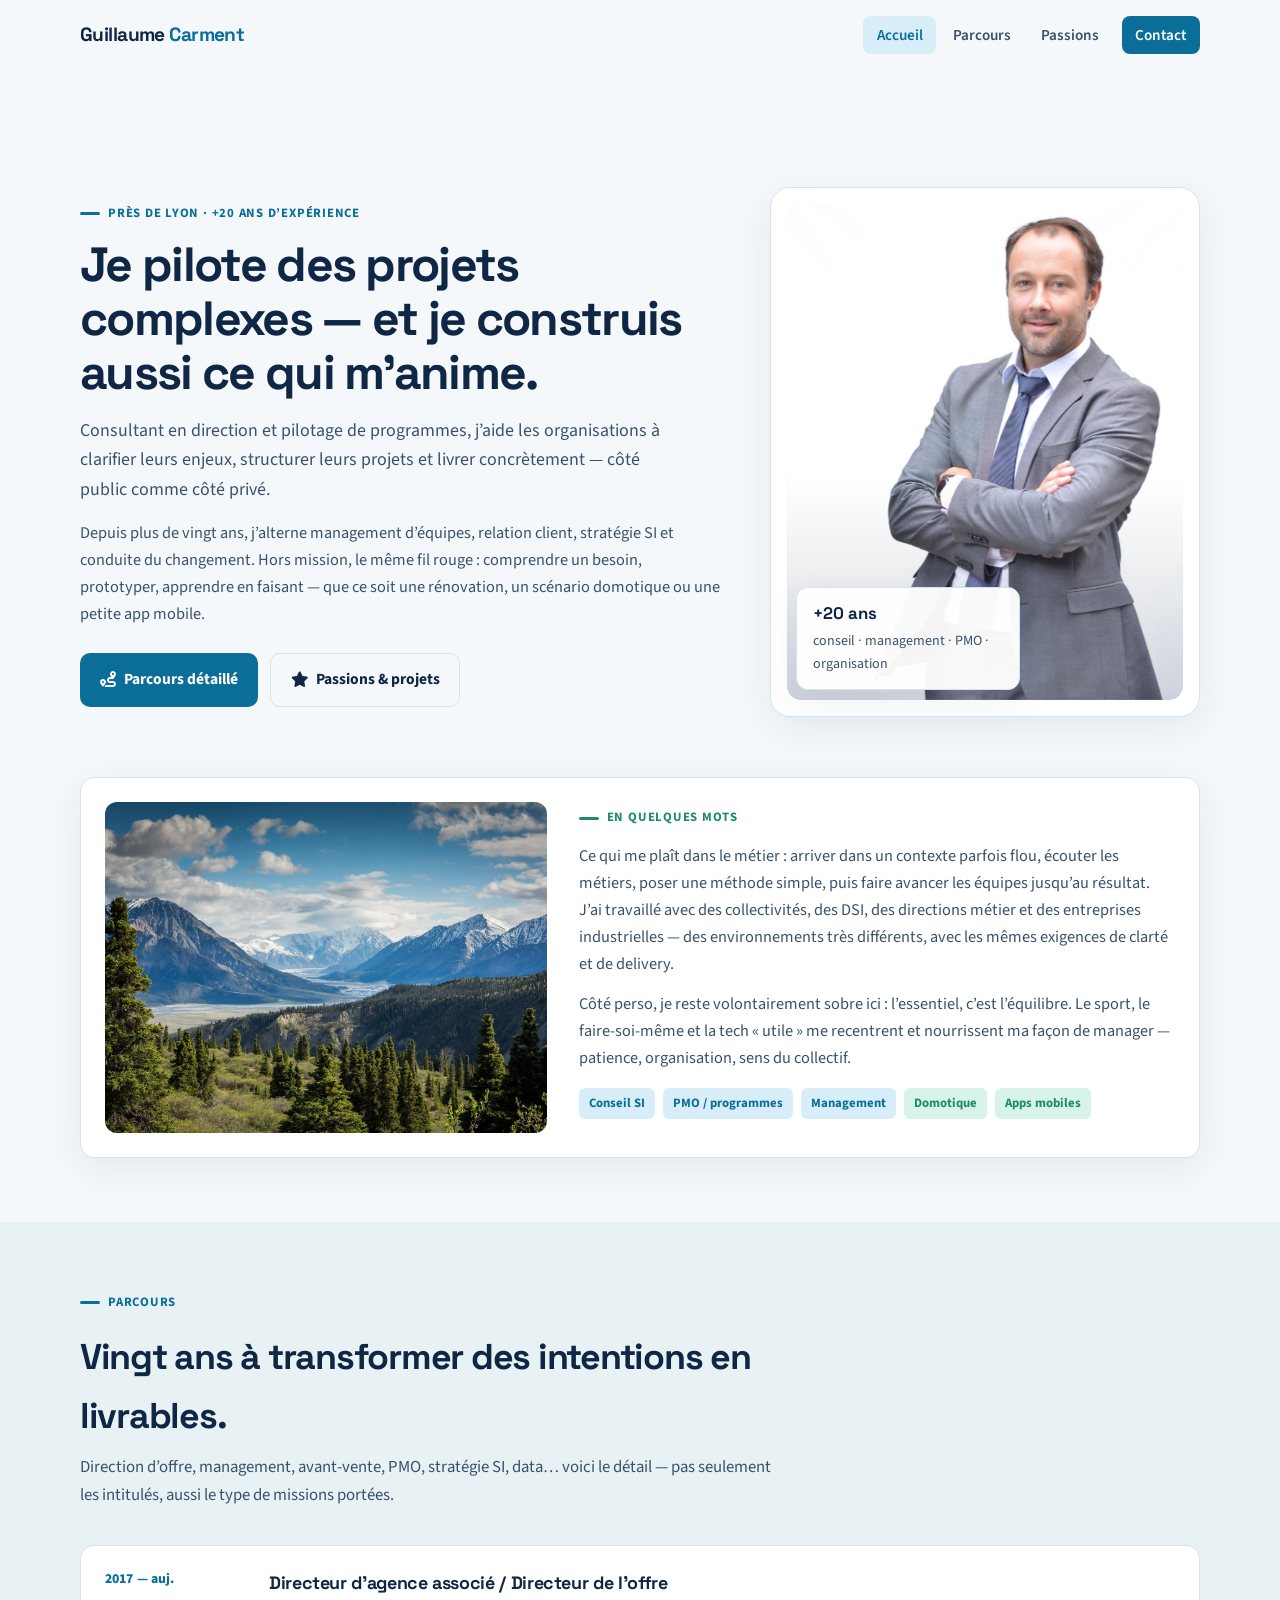
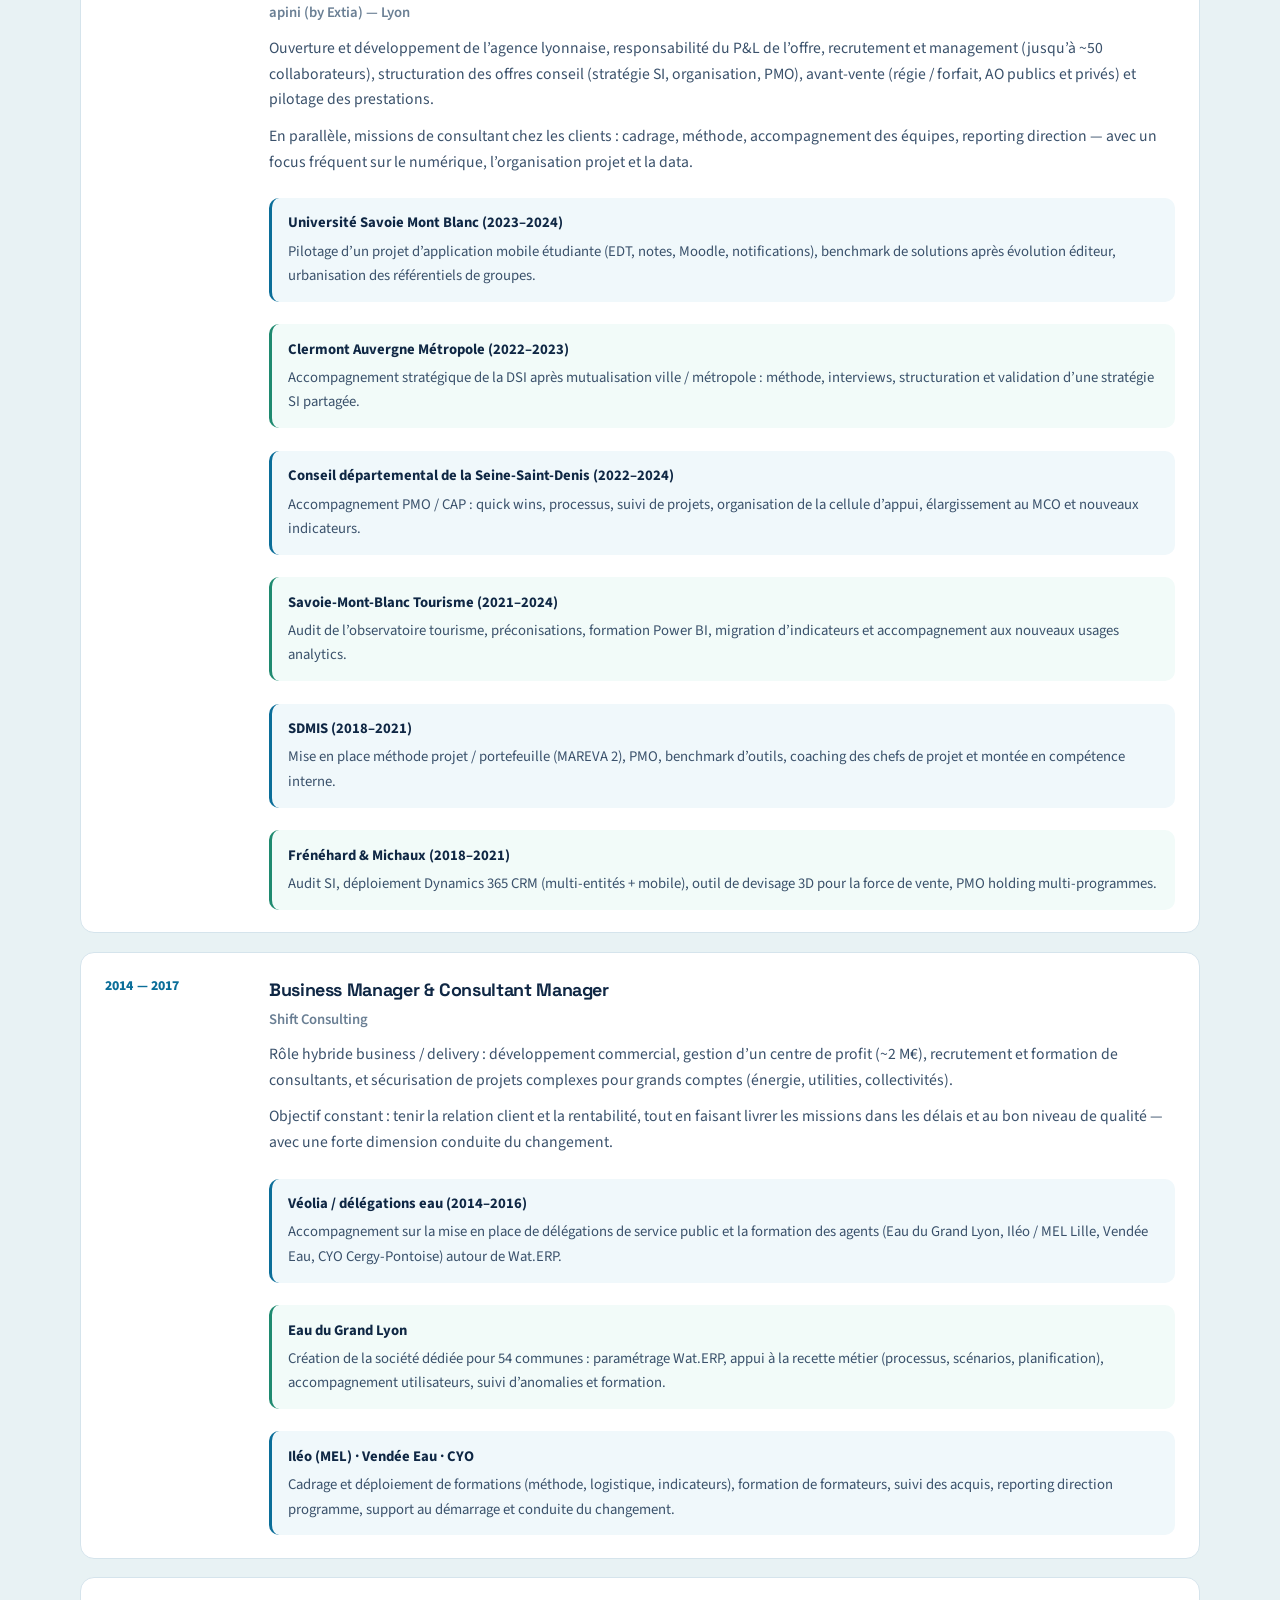
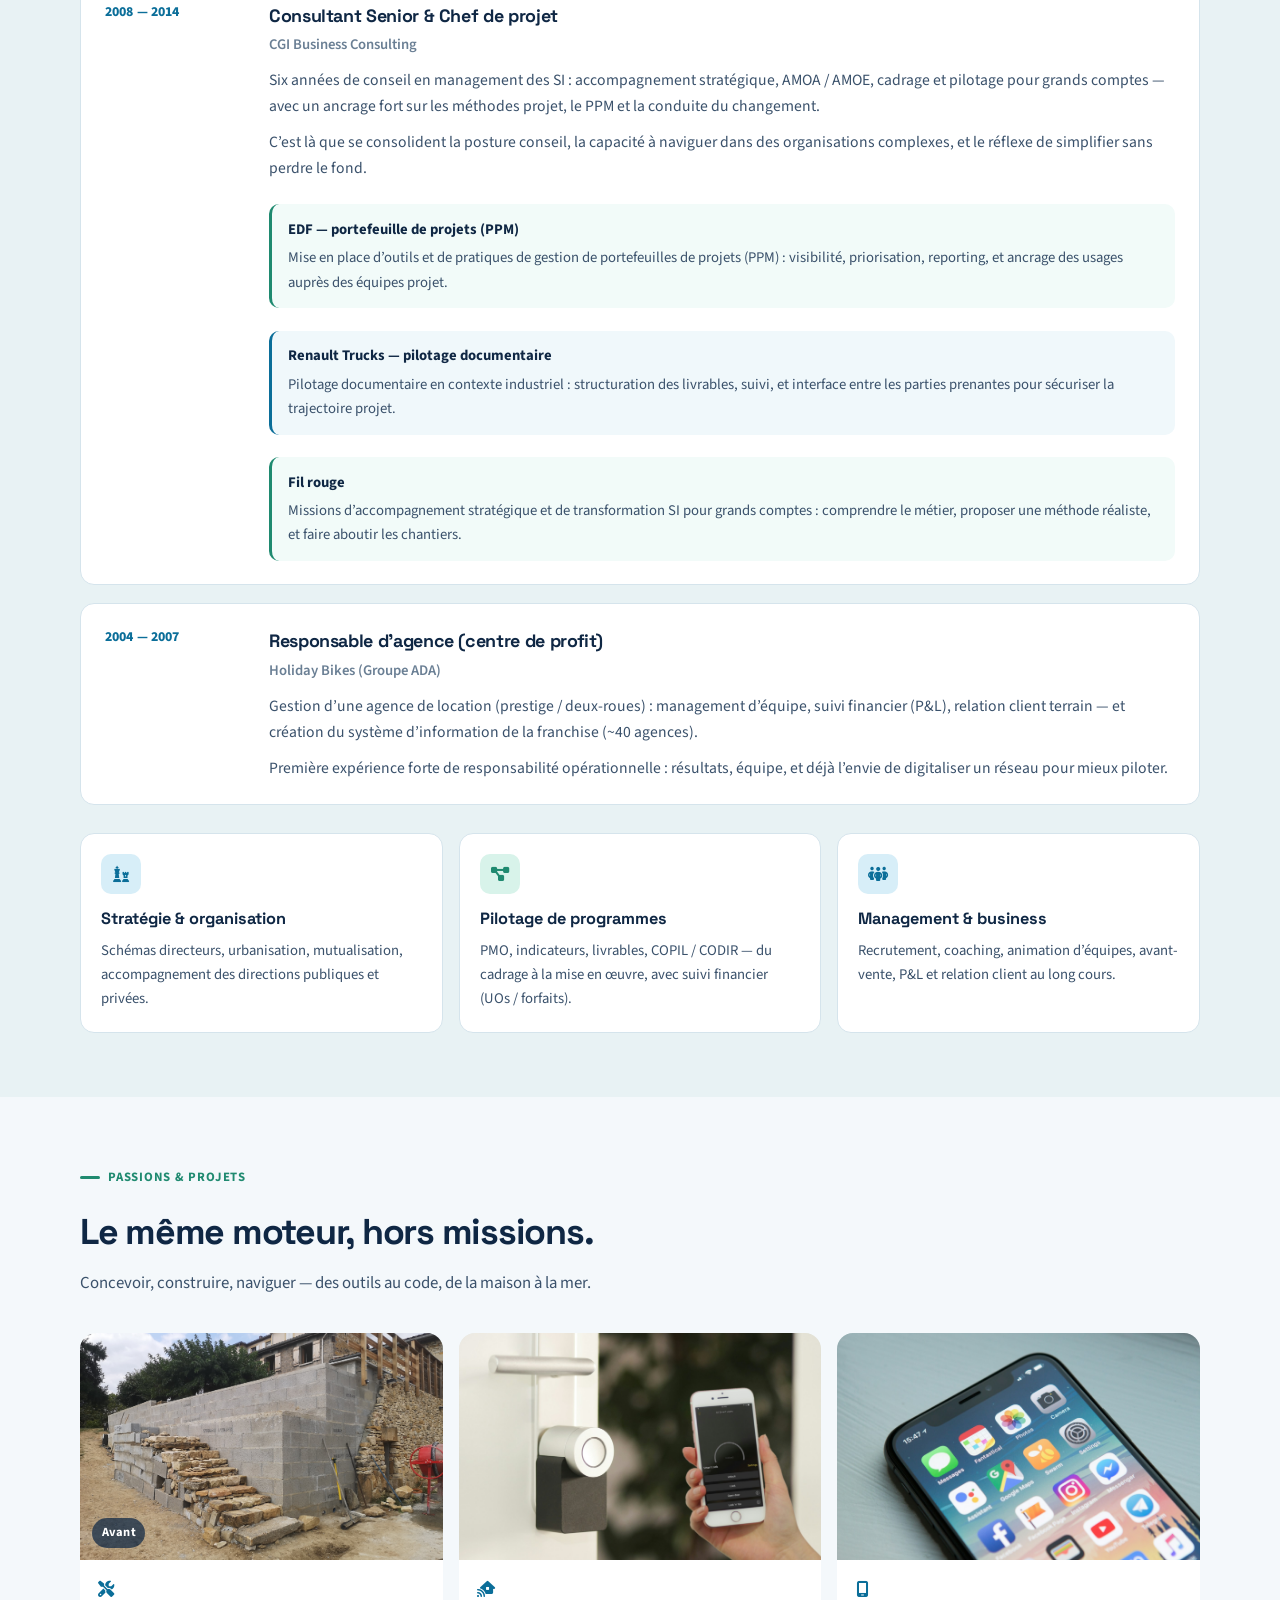
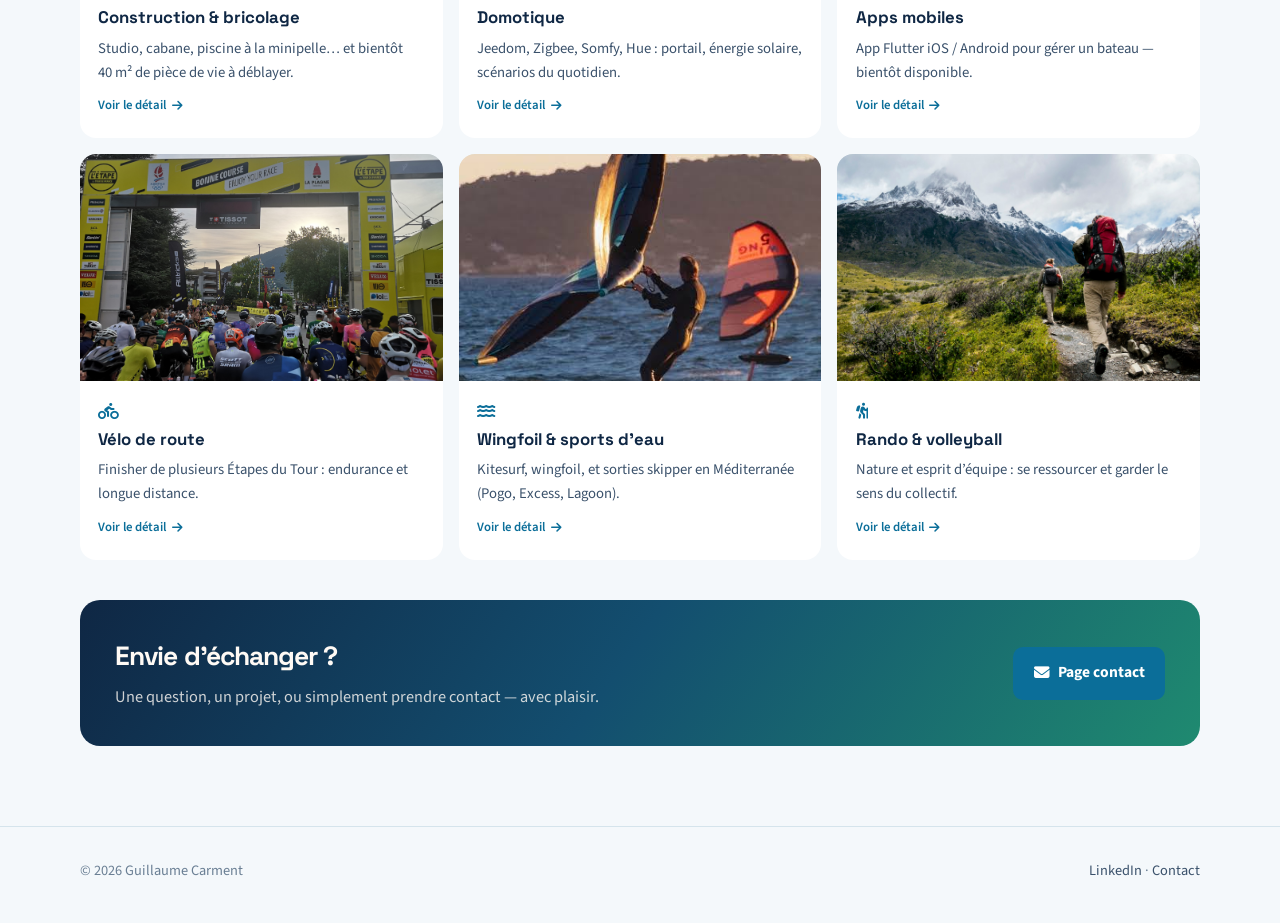
==== commit a22ddd44: "Update index.html" ====
--- a/index.html
+++ b/index.html
@@ -4,7 +4,10 @@
   <meta charset="UTF-8">
   <meta name="viewport" content="width=device-width, initial-scale=1.0">
   <title>Guillaume Carment — Parcours & projets</title>
-  <meta name="description" content="Guillaume Carment, consultant en direction et pilotage de projets près de Lyon. Parcours professionnel, passions et projets personnels.">
+    <link rel="icon" href="images/favicon.svg" type="image/svg+xml">
+  <link rel="icon" href="images/favicon-32.png" type="image/png" sizes="32x32">
+  <link rel="apple-touch-icon" href="images/apple-touch-icon.png">
+<meta name="description" content="Guillaume Carment, consultant en direction et pilotage de projets près de Lyon. Parcours professionnel, passions et projets personnels.">
   <link rel="preconnect" href="https://fonts.googleapis.com">
   <link rel="preconnect" href="https://fonts.gstatic.com" crossorigin>
   <link href="https://fonts.googleapis.com/css2?family=Source+Sans+3:ital,wght@0,400;0,600;0,700;1,400&family=Space+Grotesk:wght@500;600;700&display=swap" rel="stylesheet">
@@ -462,7 +465,7 @@
           <div class="photo"><img src="images/portrait.jpg" alt="Guillaume Carment" width="1068" height="1600" decoding="async" fetchpriority="high"></div>
           <div class="hero-chip">
             <strong>+20 ans</strong>
-            conseil · management · PMO · livraisons
+            conseil · management · PMO · organisation
           </div>
         </div>
       </div>
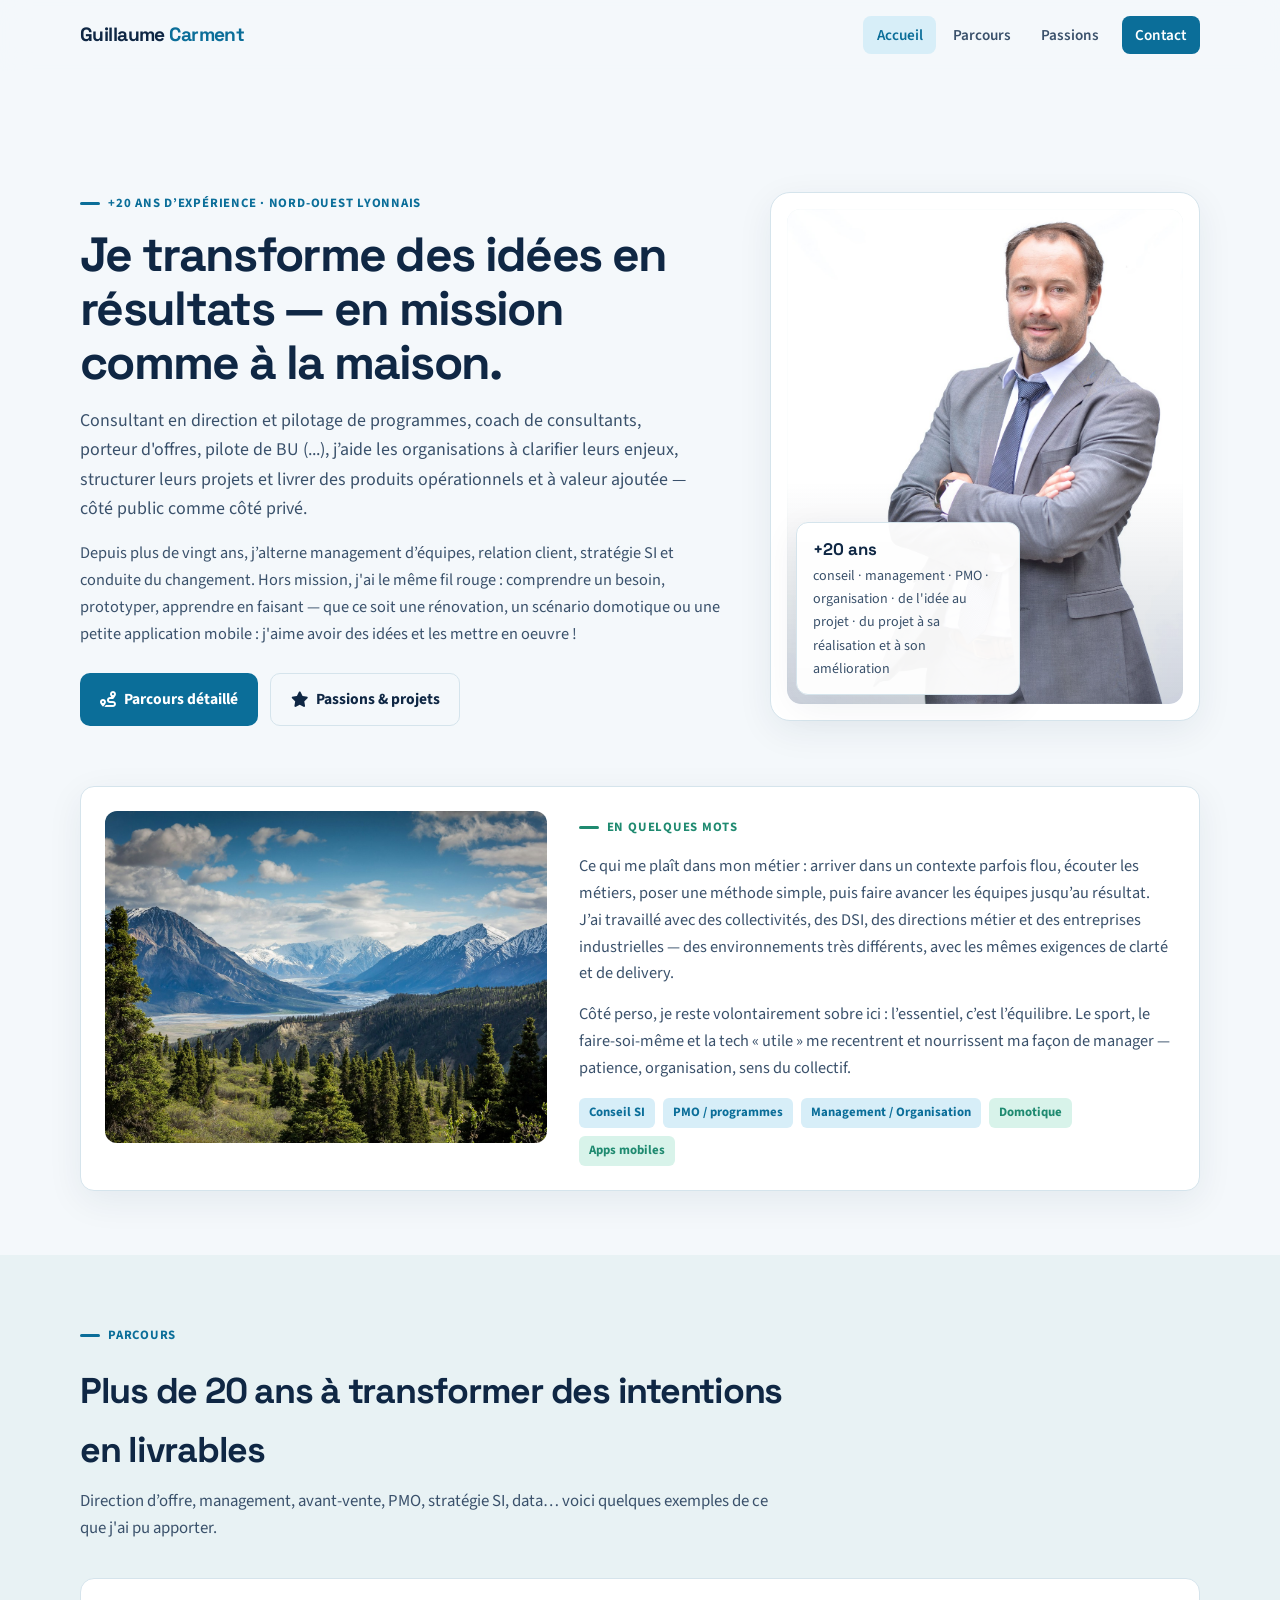
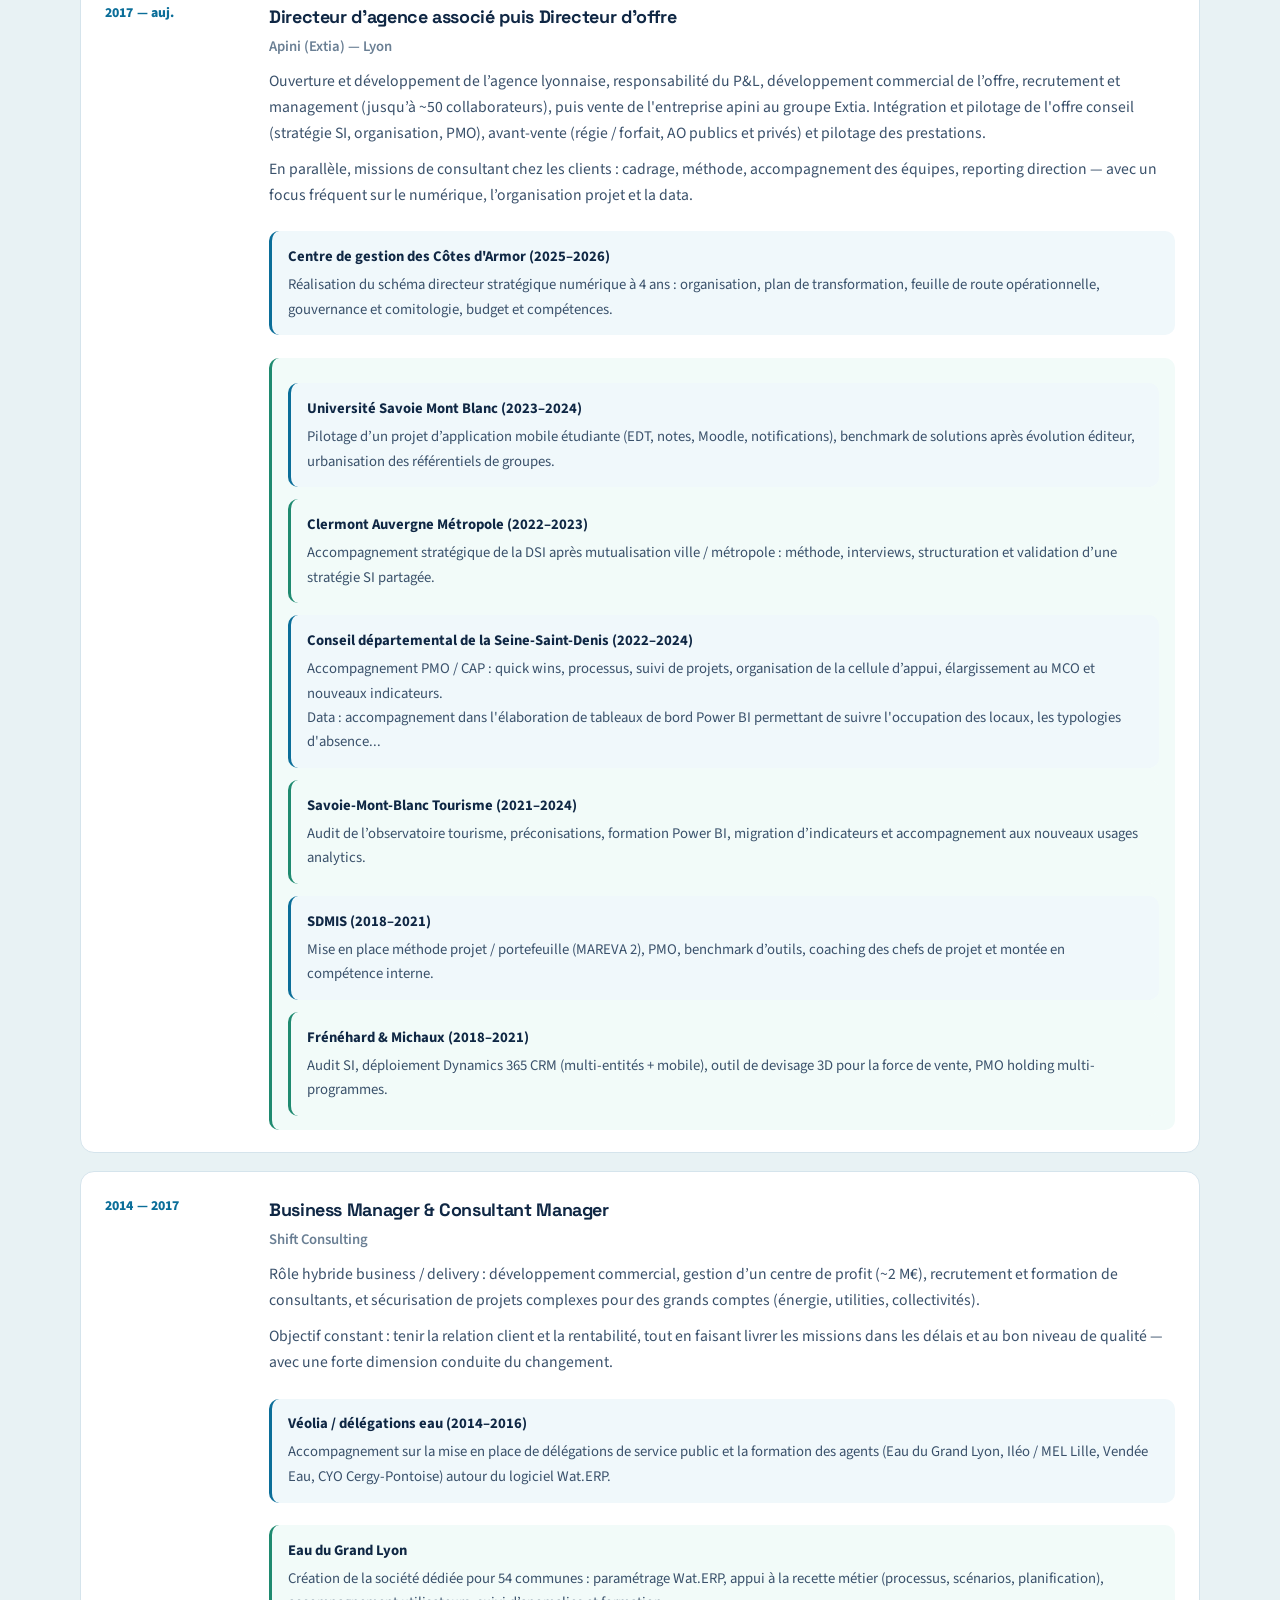
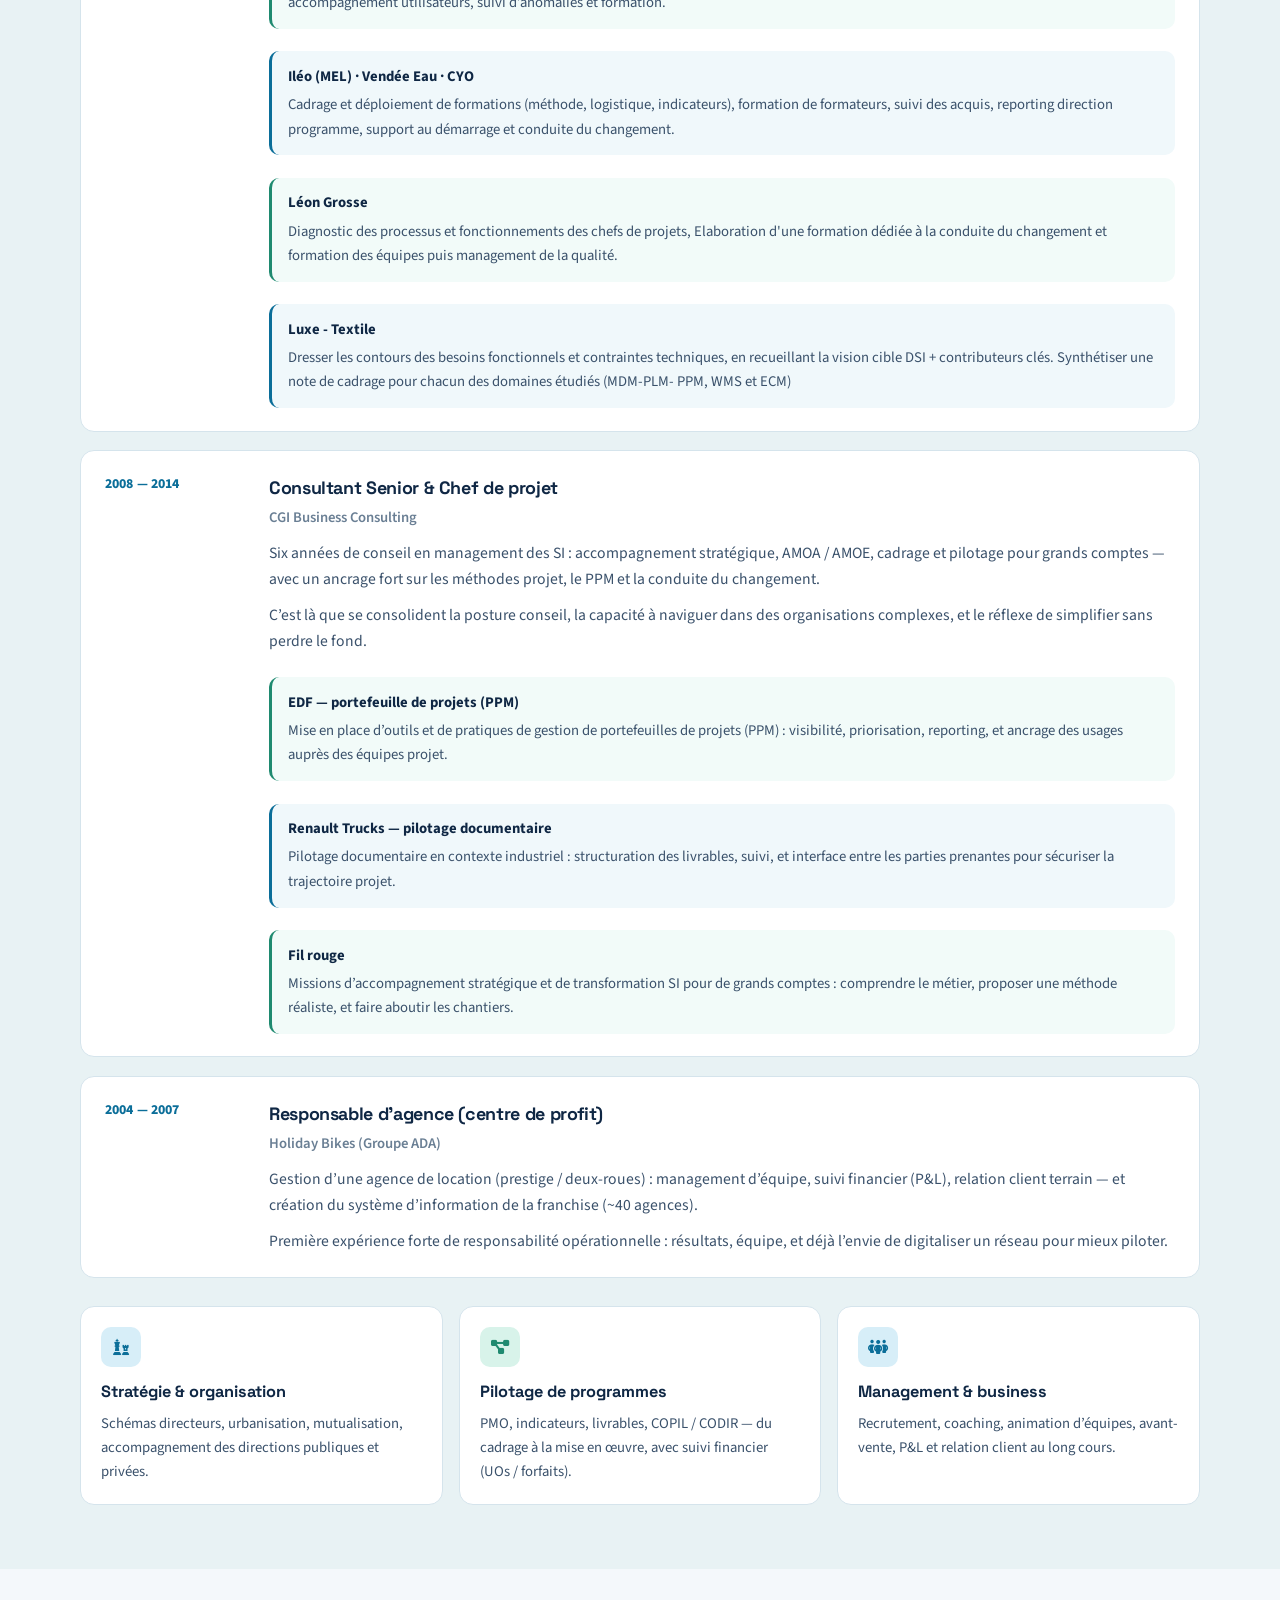
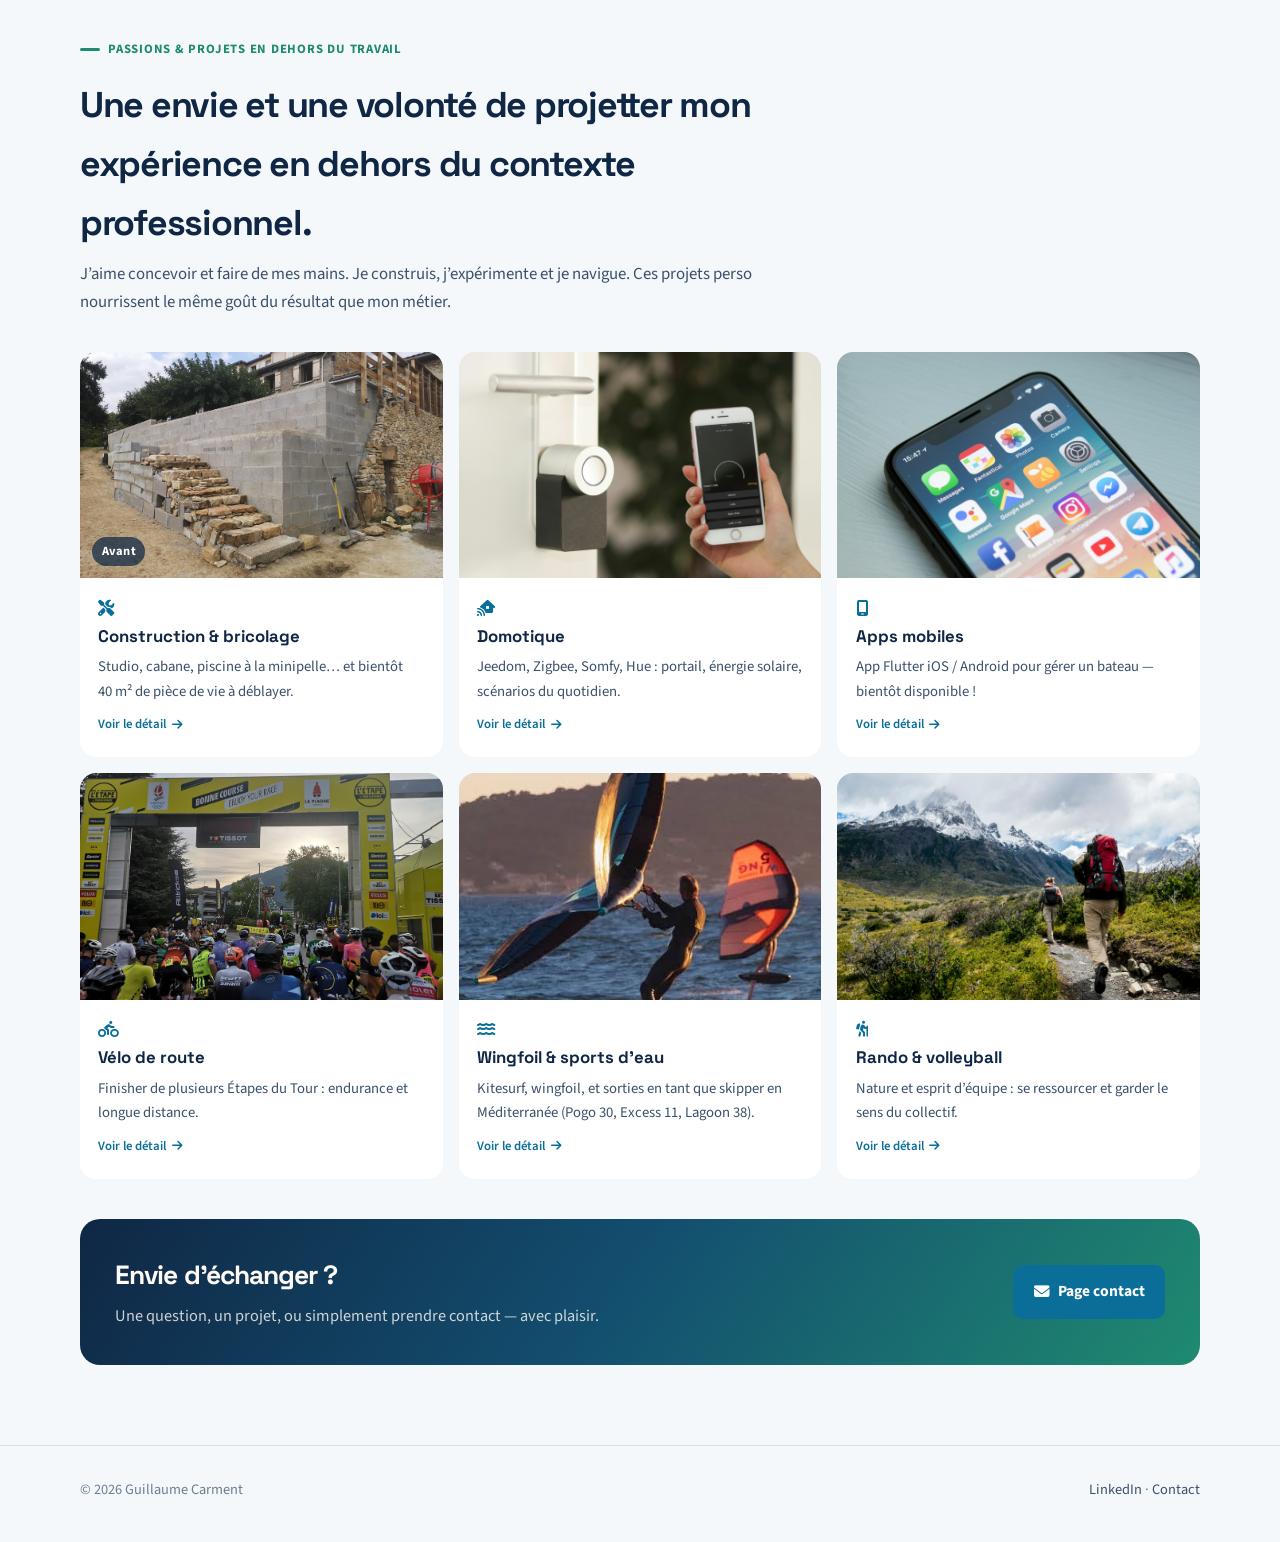
==== commit 988d149d: "Refactor text content in index.html for clarity Updated various text elements in index.html to impro" ====
--- a/index.html
+++ b/index.html
@@ -3,7 +3,7 @@
 <head>
   <meta charset="UTF-8">
   <meta name="viewport" content="width=device-width, initial-scale=1.0">
-  <title>Guillaume Carment — Parcours & projets</title>
+  <title>Guillaume Carment — Parcours & Passions</title>
     <link rel="icon" href="images/favicon.svg" type="image/svg+xml">
   <link rel="icon" href="images/favicon-32.png" type="image/png" sizes="32x32">
   <link rel="apple-touch-icon" href="images/apple-touch-icon.png">
@@ -445,16 +445,16 @@
     <section id="accueil">
       <div class="wrap hero">
         <div>
-          <div class="eyebrow">Près de Lyon · +20 ans d’expérience</div>
-          <h1>Je pilote des projets complexes — et je construis aussi ce qui m’anime.</h1>
+          <div class="eyebrow">+20 ans d’expérience · Nord-ouest lyonnais</div>
+          <h1>Je transforme des idées en résultats — en mission comme à la maison.</h1>
           <p class="lead">
-            Consultant en direction et pilotage de programmes, j’aide les organisations à clarifier leurs enjeux,
-            structurer leurs projets et livrer concrètement — côté public comme côté privé.
+            Consultant en direction et pilotage de programmes, coach de consultants, porteur d'offres, pilote de BU (...),  j’aide les organisations à clarifier leurs enjeux,
+            structurer leurs projets et livrer des produits opérationnels et à valeur ajoutée — côté public comme côté privé.
           </p>
           <p class="lead-extra">
             Depuis plus de vingt ans, j’alterne management d’équipes, relation client, stratégie SI et conduite du changement.
-            Hors mission, le même fil rouge : comprendre un besoin, prototyper, apprendre en faisant —
-            que ce soit une rénovation, un scénario domotique ou une petite app mobile.
+            Hors mission, j'ai le même fil rouge : comprendre un besoin, prototyper, apprendre en faisant —
+            que ce soit une rénovation, un scénario domotique ou une petite application mobile : j'aime avoir des idées et les mettre en oeuvre !
           </p>
           <div class="hero-actions">
             <a class="btn btn-primary" href="#parcours"><i class="fas fa-route"></i> Parcours détaillé</a>
@@ -465,17 +465,17 @@
           <div class="photo"><img src="images/portrait.jpg" alt="Guillaume Carment" width="1068" height="1600" decoding="async" fetchpriority="high"></div>
           <div class="hero-chip">
             <strong>+20 ans</strong>
-            conseil · management · PMO · organisation
+            conseil · management · PMO · organisation · de l'idée au projet · du projet à sa réalisation et à son amélioration
           </div>
         </div>
       </div>
       <div class="wrap">
         <div class="about-strip">
-          <img src="images/montagne.jpg" alt="Paysage de montagne">
+          <img src="images/montagne.jpg" alt="La nature, une source d'inspiration !">
           <div>
             <div class="eyebrow teal">En quelques mots</div>
             <p>
-              Ce qui me plaît dans le métier : arriver dans un contexte parfois flou, écouter les métiers,
+              Ce qui me plaît dans mon métier : arriver dans un contexte parfois flou, écouter les métiers,
               poser une méthode simple, puis faire avancer les équipes jusqu’au résultat. J’ai travaillé avec des
               collectivités, des DSI, des directions métier et des entreprises industrielles — des environnements
               très différents, avec les mêmes exigences de clarté et de delivery.
@@ -487,7 +487,7 @@
             <div class="tag-row">
               <span class="tag">Conseil SI</span>
               <span class="tag">PMO / programmes</span>
-              <span class="tag">Management</span>
+              <span class="tag">Management / Organisation</span>
               <span class="tag teal">Domotique</span>
               <span class="tag teal">Apps mobiles</span>
             </div>
@@ -500,10 +500,9 @@
       <div class="wrap">
         <div class="section-head">
           <div class="eyebrow">Parcours</div>
-          <h2>Vingt ans à transformer des intentions en livrables.</h2>
+          <h2>Plus de 20 ans à transformer des intentions en livrables</h2>
           <p>
-            Direction d’offre, management, avant-vente, PMO, stratégie SI, data… voici le détail —
-            pas seulement les intitulés, aussi le type de missions portées.
+            Direction d’offre, management, avant-vente, PMO, stratégie SI, data… voici quelques exemples de ce que j'ai pu apporter.
           </p>
         </div>
 
@@ -511,11 +510,11 @@
           <article class="job">
             <div class="job-date">2017 — auj.</div>
             <div>
-              <h3>Directeur d’agence associé / Directeur de l’offre</h3>
-              <div class="role">apini (by Extia) — Lyon</div>
+              <h3>Directeur d’agence associé puis Directeur d’offre</h3>
+              <div class="role">Apini (Extia) — Lyon</div>
               <p>
-                Ouverture et développement de l’agence lyonnaise, responsabilité du P&amp;L de l’offre, recrutement et
-                management (jusqu’à ~50 collaborateurs), structuration des offres conseil (stratégie SI, organisation, PMO),
+                Ouverture et développement de l’agence lyonnaise, responsabilité du P&amp;L, développement commercial de l’offre, recrutement et
+                management (jusqu’à ~50 collaborateurs), puis vente de l'entreprise apini au groupe Extia. Intégration et pilotage de l'offre conseil (stratégie SI, organisation, PMO),
                 avant-vente (régie / forfait, AO publics et privés) et pilotage des prestations.
               </p>
               <p>
@@ -524,6 +523,11 @@
               </p>
               <div class="missions">
                 <div class="mission">
+                  <h4>Centre de gestion des Côtes d'Armor (2025–2026)</h4>
+                  <p>Réalisation du schéma directeur stratégique numérique à 4 ans : organisation, plan de transformation, feuille de route opérationnelle, gouvernance et comitologie, budget et compétences.</p>
+                </div>
+                <div class="mission teal">
+                <div class="mission">
                   <h4>Université Savoie Mont Blanc (2023–2024)</h4>
                   <p>Pilotage d’un projet d’application mobile étudiante (EDT, notes, Moodle, notifications), benchmark de solutions après évolution éditeur, urbanisation des référentiels de groupes.</p>
                 </div>
@@ -534,6 +538,7 @@
                 <div class="mission">
                   <h4>Conseil départemental de la Seine-Saint-Denis (2022–2024)</h4>
                   <p>Accompagnement PMO / CAP : quick wins, processus, suivi de projets, organisation de la cellule d’appui, élargissement au MCO et nouveaux indicateurs.</p>
+                  <p>Data : accompagnement dans l'élaboration de tableaux de bord Power BI permettant de suivre l'occupation des locaux, les typologies d'absence...</p>
                 </div>
                 <div class="mission teal">
                   <h4>Savoie-Mont-Blanc Tourisme (2021–2024)</h4>
@@ -558,7 +563,7 @@
               <div class="role">Shift Consulting</div>
               <p>
                 Rôle hybride business / delivery : développement commercial, gestion d’un centre de profit (~2&nbsp;M€),
-                recrutement et formation de consultants, et sécurisation de projets complexes pour grands comptes
+                recrutement et formation de consultants, et sécurisation de projets complexes pour des grands comptes
                 (énergie, utilities, collectivités).
               </p>
               <p>
@@ -570,7 +575,7 @@
                   <h4>Véolia / délégations eau (2014–2016)</h4>
                   <p>
                     Accompagnement sur la mise en place de délégations de service public et la formation des agents
-                    (Eau du Grand Lyon, Iléo / MEL Lille, Vendée Eau, CYO Cergy-Pontoise) autour de Wat.ERP.
+                    (Eau du Grand Lyon, Iléo / MEL Lille, Vendée Eau, CYO Cergy-Pontoise) autour du logiciel Wat.ERP.
                   </p>
                 </div>
                 <div class="mission teal">
@@ -585,6 +590,18 @@
                   <p>
                     Cadrage et déploiement de formations (méthode, logistique, indicateurs), formation de formateurs,
                     suivi des acquis, reporting direction programme, support au démarrage et conduite du changement.
+                  </p>
+                </div>
+                <div class="mission teal">
+                  <h4>Léon Grosse</h4>
+                  <p>Diagnostic des processus et fonctionnements des chefs de projets, Elaboration d'une formation dédiée 
+                    à la conduite du changement et formation des équipes puis management de la qualité.
+                  </p>
+                </div>
+                <div class="mission">
+                  <h4>Luxe - Textile</h4>
+                  <p>Dresser les contours des besoins fonctionnels et contraintes techniques, en recueillant la vision cible DSI + contributeurs clés. 
+                    Synthétiser une note de cadrage pour chacun des domaines étudiés (MDM-PLM- PPM, WMS et ECM)
                   </p>
                 </div>
               </div>
@@ -622,7 +639,7 @@
                 <div class="mission teal">
                   <h4>Fil rouge</h4>
                   <p>
-                    Missions d’accompagnement stratégique et de transformation SI pour grands comptes :
+                    Missions d’accompagnement stratégique et de transformation SI pour de grands comptes :
                     comprendre le métier, proposer une méthode réaliste, et faire aboutir les chantiers.
                   </p>
                 </div>
@@ -670,9 +687,9 @@
     <section id="passions">
       <div class="wrap">
         <div class="section-head">
-          <div class="eyebrow teal">Passions &amp; projets</div>
-          <h2>Le même moteur, hors missions.</h2>
-          <p>Concevoir, construire, naviguer — des outils au code, de la maison à la mer.</p>
+          <div class="eyebrow teal">Passions &amp; projets en dehors du travail</div>
+          <h2>Une envie et une volonté de projetter mon expérience en dehors du contexte professionnel.</h2>
+          <p>J’aime concevoir et faire de mes mains. Je construis, j’expérimente et je navigue. Ces projets perso nourrissent le même goût du résultat que mon métier.</p>
         </div>
         
         <div class="passion-grid">
@@ -703,7 +720,7 @@
             <div class="body">
               <i class="fas fa-mobile-screen" aria-hidden="true"></i>
               <h3>Apps mobiles</h3>
-              <p>App Flutter iOS / Android pour gérer un bateau — bientôt disponible.</p>
+              <p>App Flutter iOS / Android pour gérer un bateau — bientôt disponible !</p>
               <span class="hint">Voir le détail <i class="fas fa-arrow-right" aria-hidden="true"></i></span>
             </div>
           </button>
@@ -721,7 +738,7 @@
             <div class="body">
               <i class="fas fa-water" aria-hidden="true"></i>
               <h3>Wingfoil &amp; sports d’eau</h3>
-              <p>Kitesurf, wingfoil, et sorties skipper en Méditerranée (Pogo, Excess, Lagoon).</p>
+              <p>Kitesurf, wingfoil, et sorties en tant que skipper en Méditerranée (Pogo 30, Excess 11, Lagoon 38).</p>
               <span class="hint">Voir le détail <i class="fas fa-arrow-right" aria-hidden="true"></i></span>
             </div>
           </button>
@@ -808,8 +825,8 @@
           "images/bois.jpg"
         ],
         html: `
-          <p>Création d’un <strong>studio autonome de A à Z</strong> (plomberie, électricité, isolation, finitions), rénovation d’appartements et d’un garage, et une <strong>cabane de 30&nbsp;m² dans les arbres</strong> avec tyrolienne — autant de chantiers où chaque geste s’apprend en faisant.</p>
-          <p>Avec une <strong>minipelle</strong>, j’ai pu finaliser la construction d’une piscine chez moi, puis creuser chez un ami pour qu’il installe la sienne. Prochain chantier : <strong>déblayer 40&nbsp;m²</strong> pour en faire une nouvelle pièce de vie.</p>
+          <p>Création d’un <strong>studio autonome de A à Z</strong> (plomberie, électricité, isolation, finitions), rénovation d’appartements et d’un garage, réalisation d'une <strong>cabane de 30&nbsp;m² dans les arbres</strong> avec tyrolienne — autant de chantiers où chaque geste s’apprend en faisant.</p>
+          <p>Avec une <strong>minipelle</strong>, j’ai pu finaliser la construction de la piscine, puis en creuser une autre !. Prochain chantier : <strong>déblayer 40&nbsp;m²</strong> pour en faire une nouvelle pièce de vie.</p>
           <p>Même fil rouge qu’en projet : cadrer, prioriser, livrer — et accepter que le terrain réserve toujours des surprises.</p>`
       },
       domotique: {
@@ -826,7 +843,7 @@
         html: `
           <p>La maison tourne sous <strong>Jeedom</strong>, avec un mix <strong>Zigbee</strong>, Wi‑Fi, <strong>Somfy</strong> et <strong>Philips Hue</strong> : portail piloté depuis le téléphone, serrure connectée, volets automatisés, scénarios d’ouverture / fermeture de la maison.</p>
           <p>Côté énergie : suivi des <strong>panneaux solaires</strong> et répartition vers les ballons grâce à un <strong>routeur solaire</strong> fabriqué pour l’occasion. Des scénarios plus fins gèrent aussi l’éclairage du matin pour réveiller les enfants en douceur… et consommer moins.</p>
-          <p>L’idée n’est pas d’empiler des gadgets, c’est de rendre l’usage robuste et utile au quotidien — technique et valeur d’usage, main dans la main.</p>`
+          <p>L’idée n’est pas d’empiler des gadgets, c’est de rendre l’usage robuste et utile au quotidien !</p>`
       },
       apps: {
         eyebrow: "Bientôt disponible",
@@ -873,9 +890,9 @@
           "images/wingfoil-2.jpg"
         ],
         html: `
-          <p>Sorties sur <strong>Pogo 30</strong>, <strong>Excess 11</strong> et <strong>Lagoon 38</strong>, et une semaine en <strong>skipper</strong> avec ma famille en Méditerranée : navigation, organisation à bord, responsabilités partagées.</p>
+          <p>Sorties sur <strong>Pogo 30</strong>, <strong>Excess 11</strong> et <strong>Lagoon 38</strong>, et une semaine en tant que <strong>skipper</strong> avec ma famille en Méditerranée : navigation, organisation à bord, responsabilités partagées.</p>
           <p>Côté glisse, j’ai pratiqué le <strong>kitesurf</strong> et je continue avec le <strong>wingfoil</strong> — équilibre, lecture du vent, adaptation permanente. Humilité obligatoire dès qu’on met le pied (ou la planche) dans l’eau.</p>
-          <p>Un univers mer qui complète la montagne, et qui nourrit aussi le projet d’app bateau : comprendre vraiment ce dont un plaisancier a besoin.</p>`
+          <p>Un univers mer qui complète la montagne, et qui nourrit aussi le projet d’application "Mon bateau" : comprendre vraiment ce dont un plaisancier a besoin.</p>`
       },
       nature: {
         eyebrow: "Montagne & collectif",
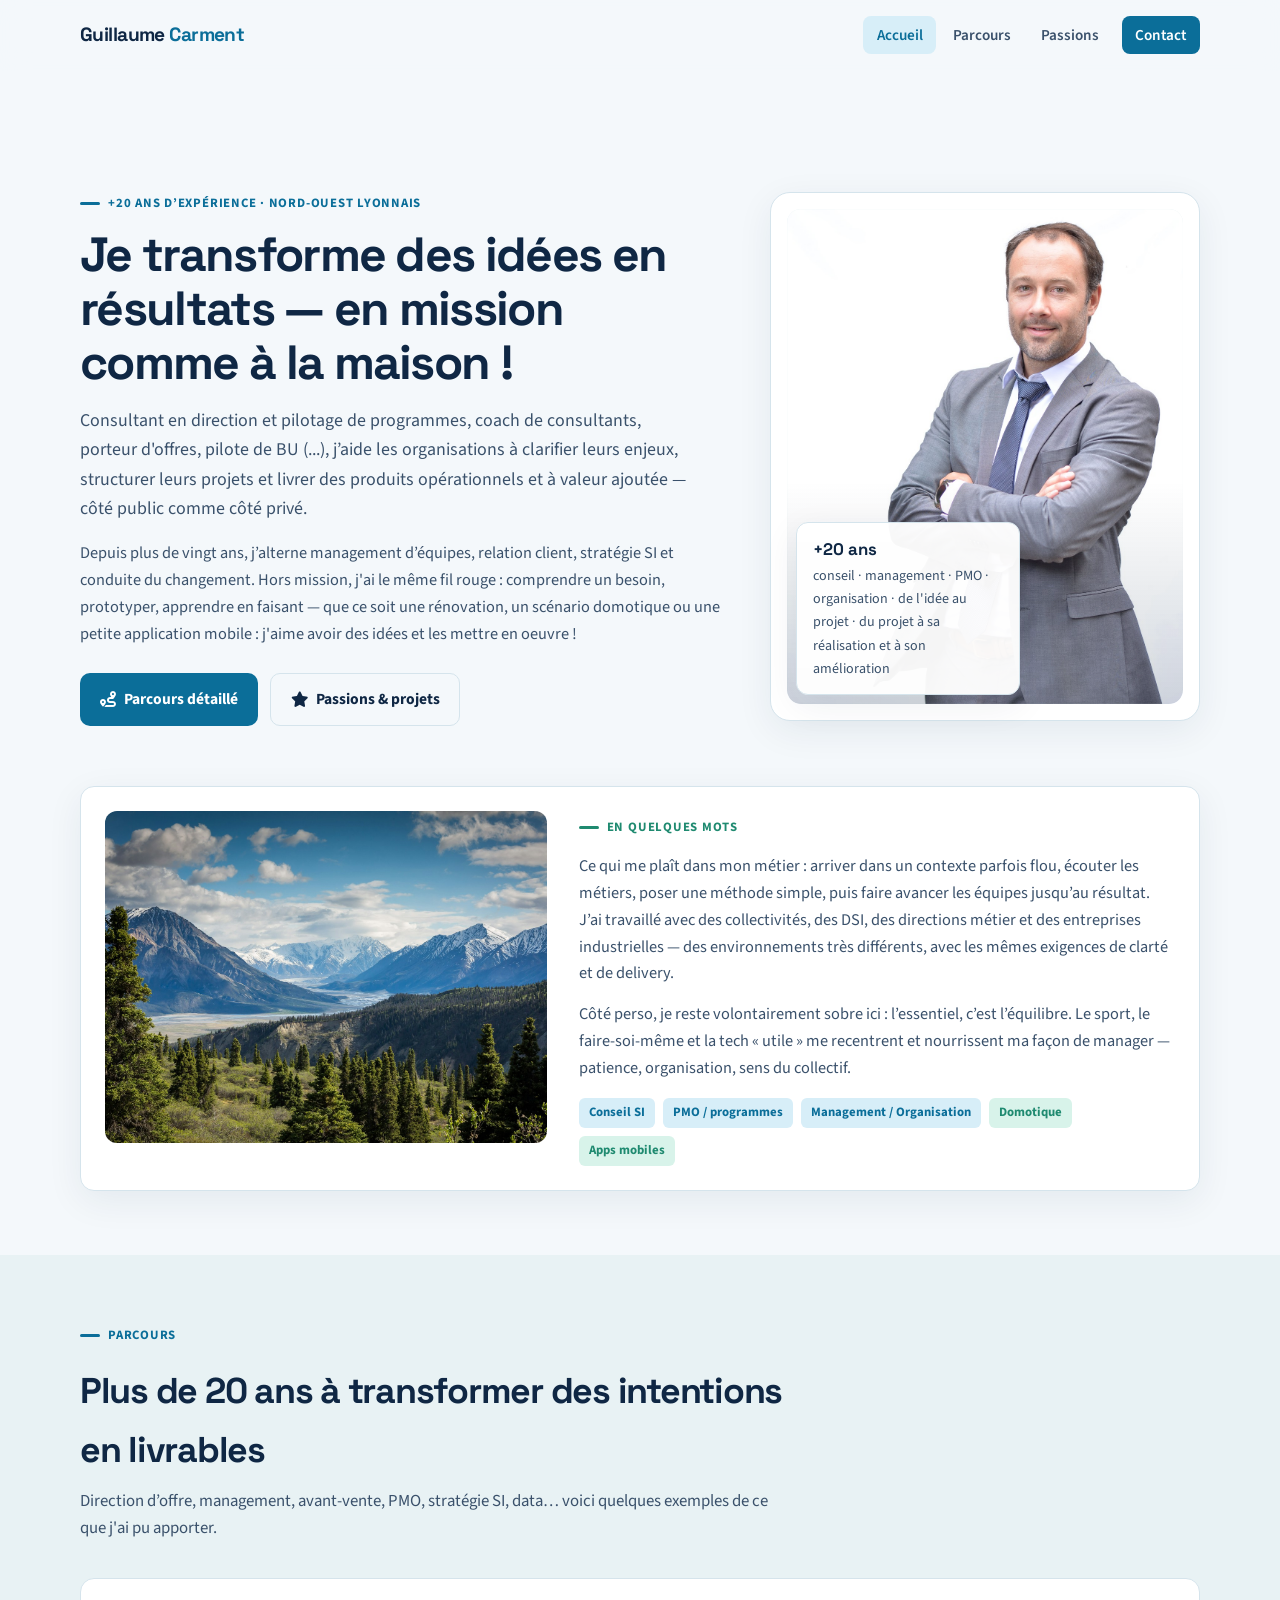
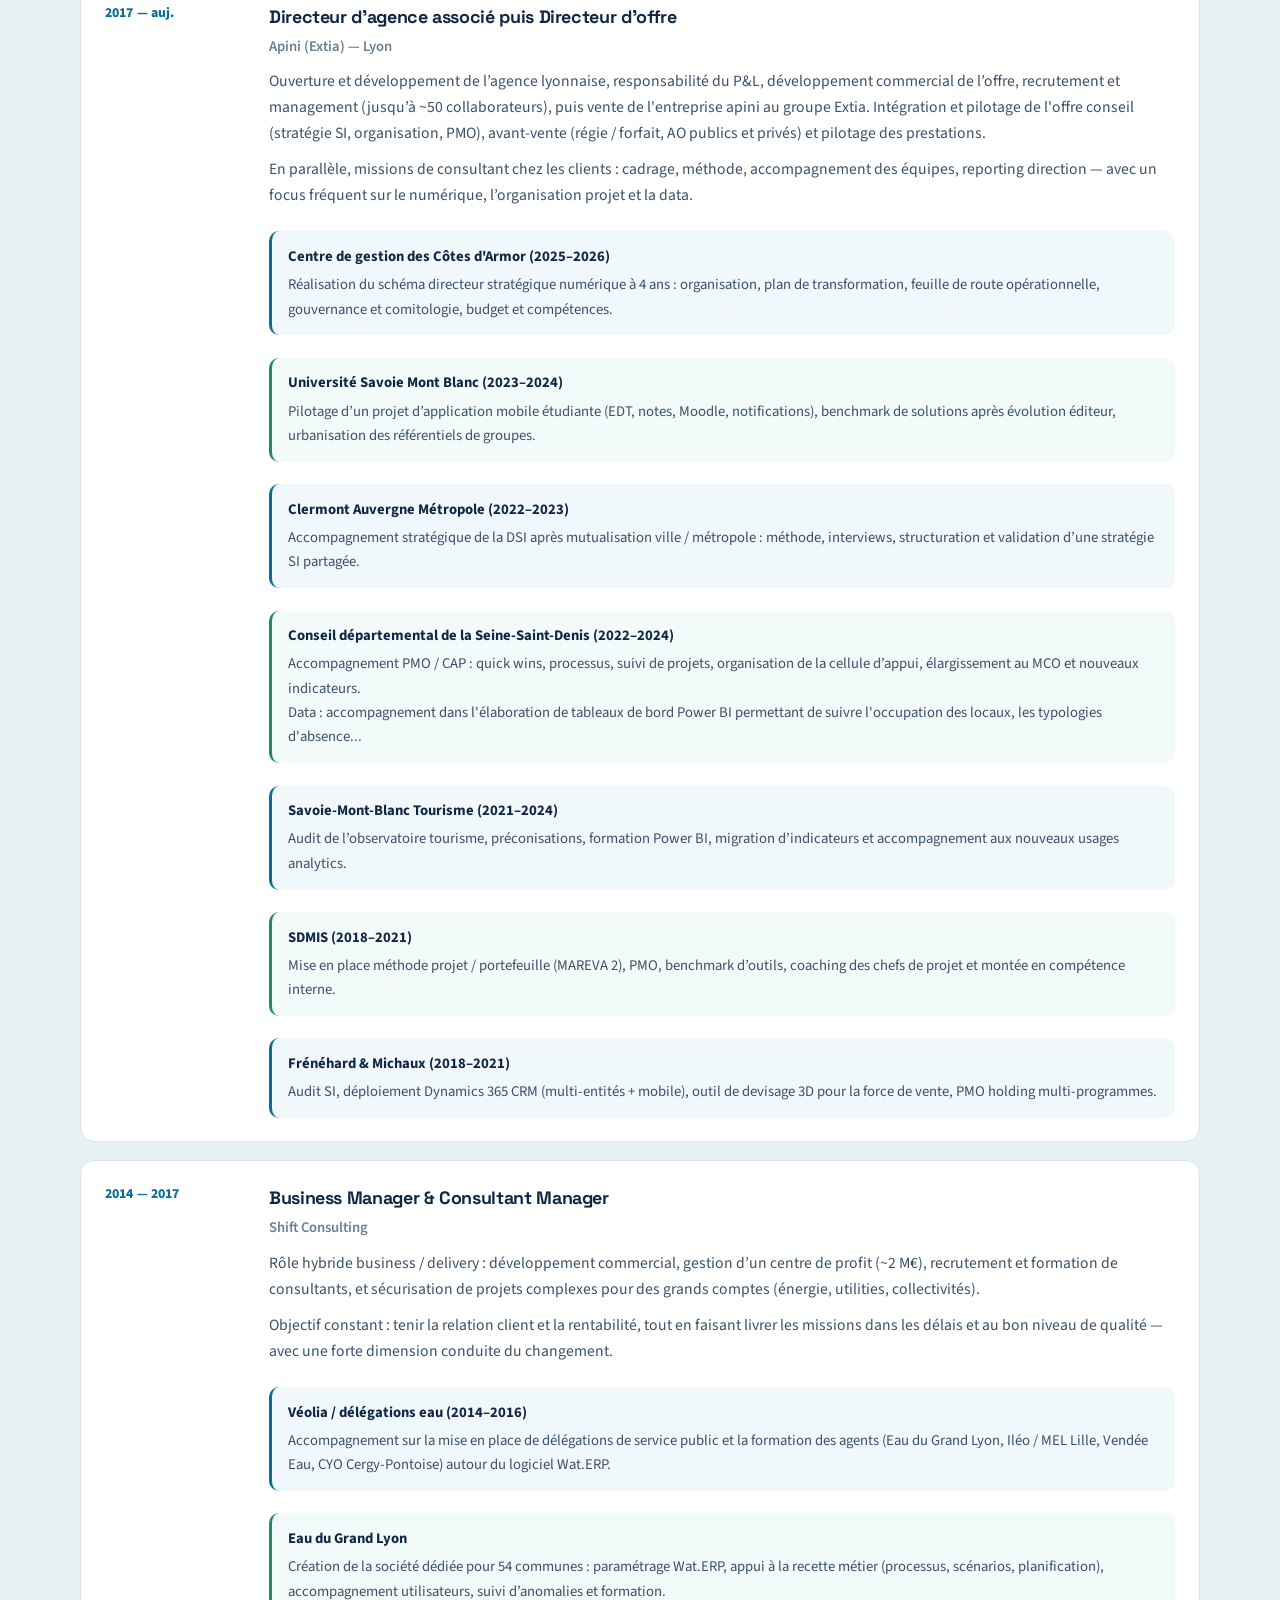
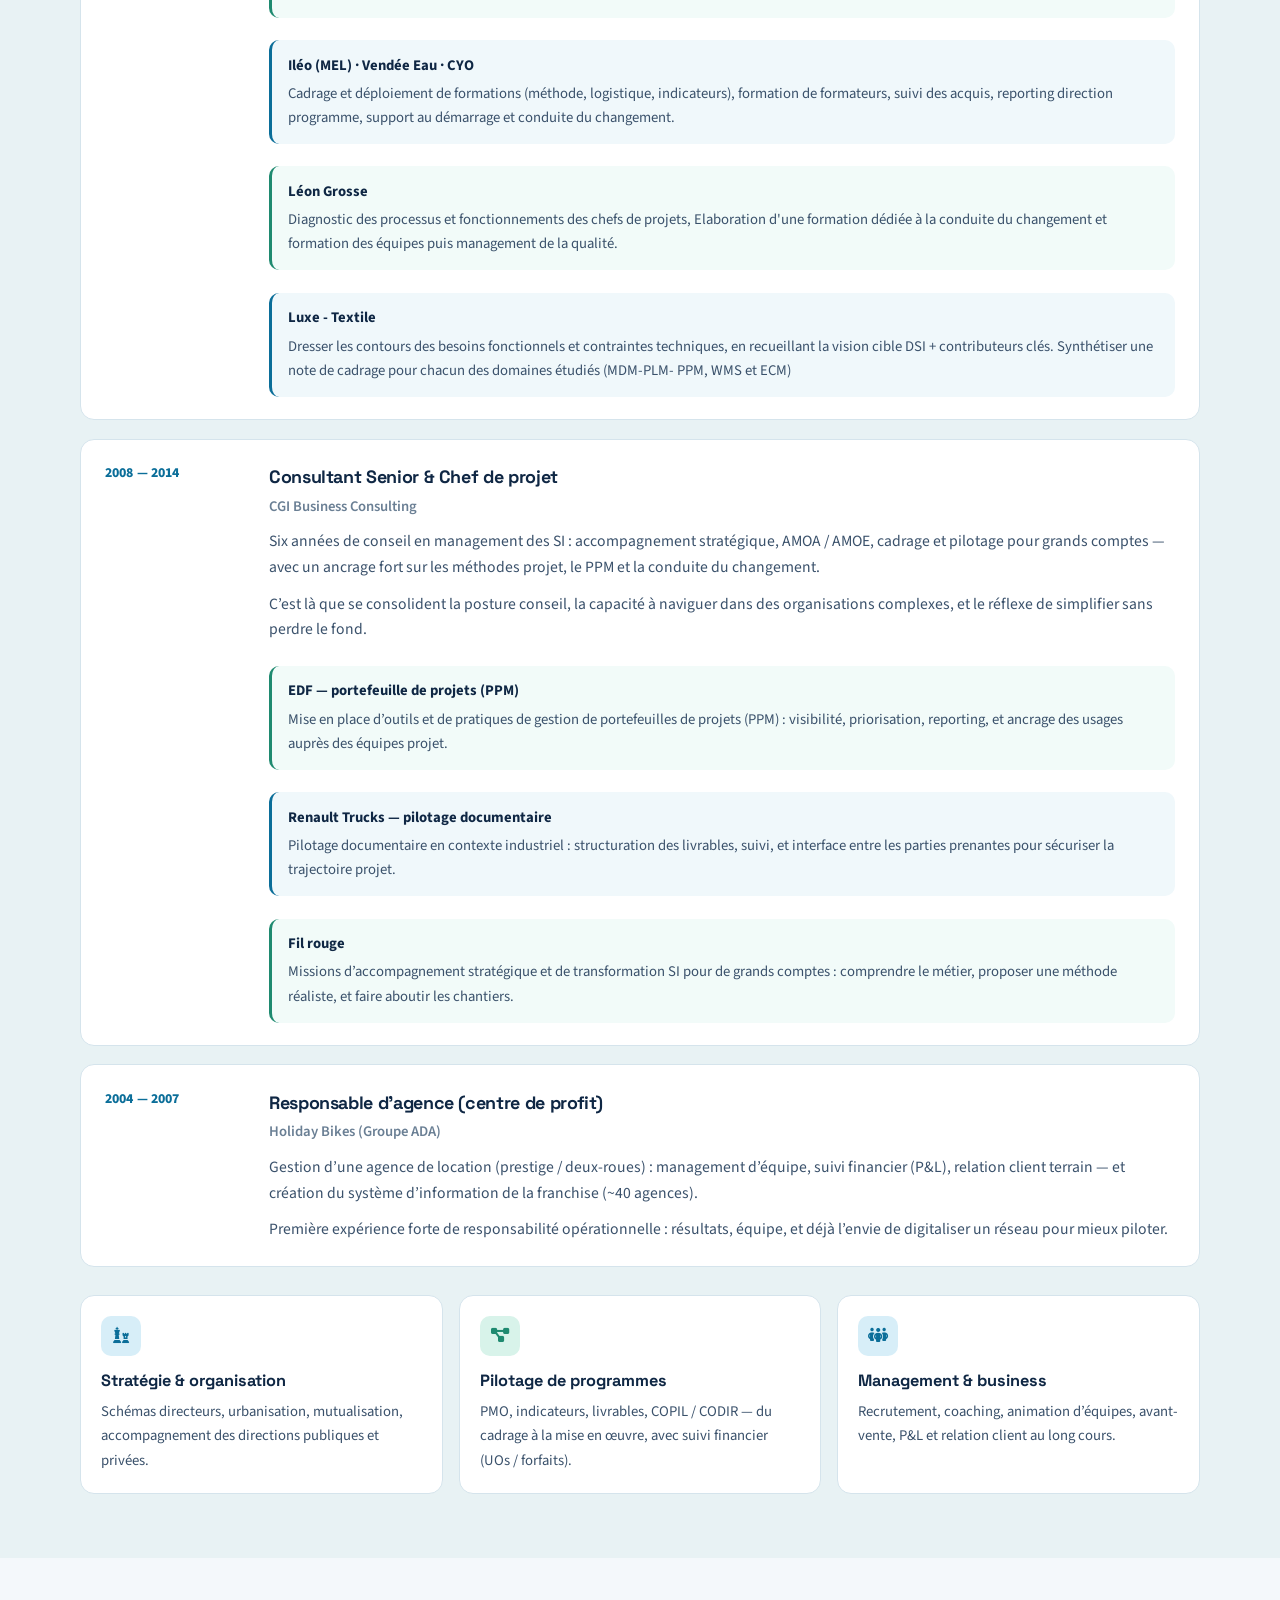
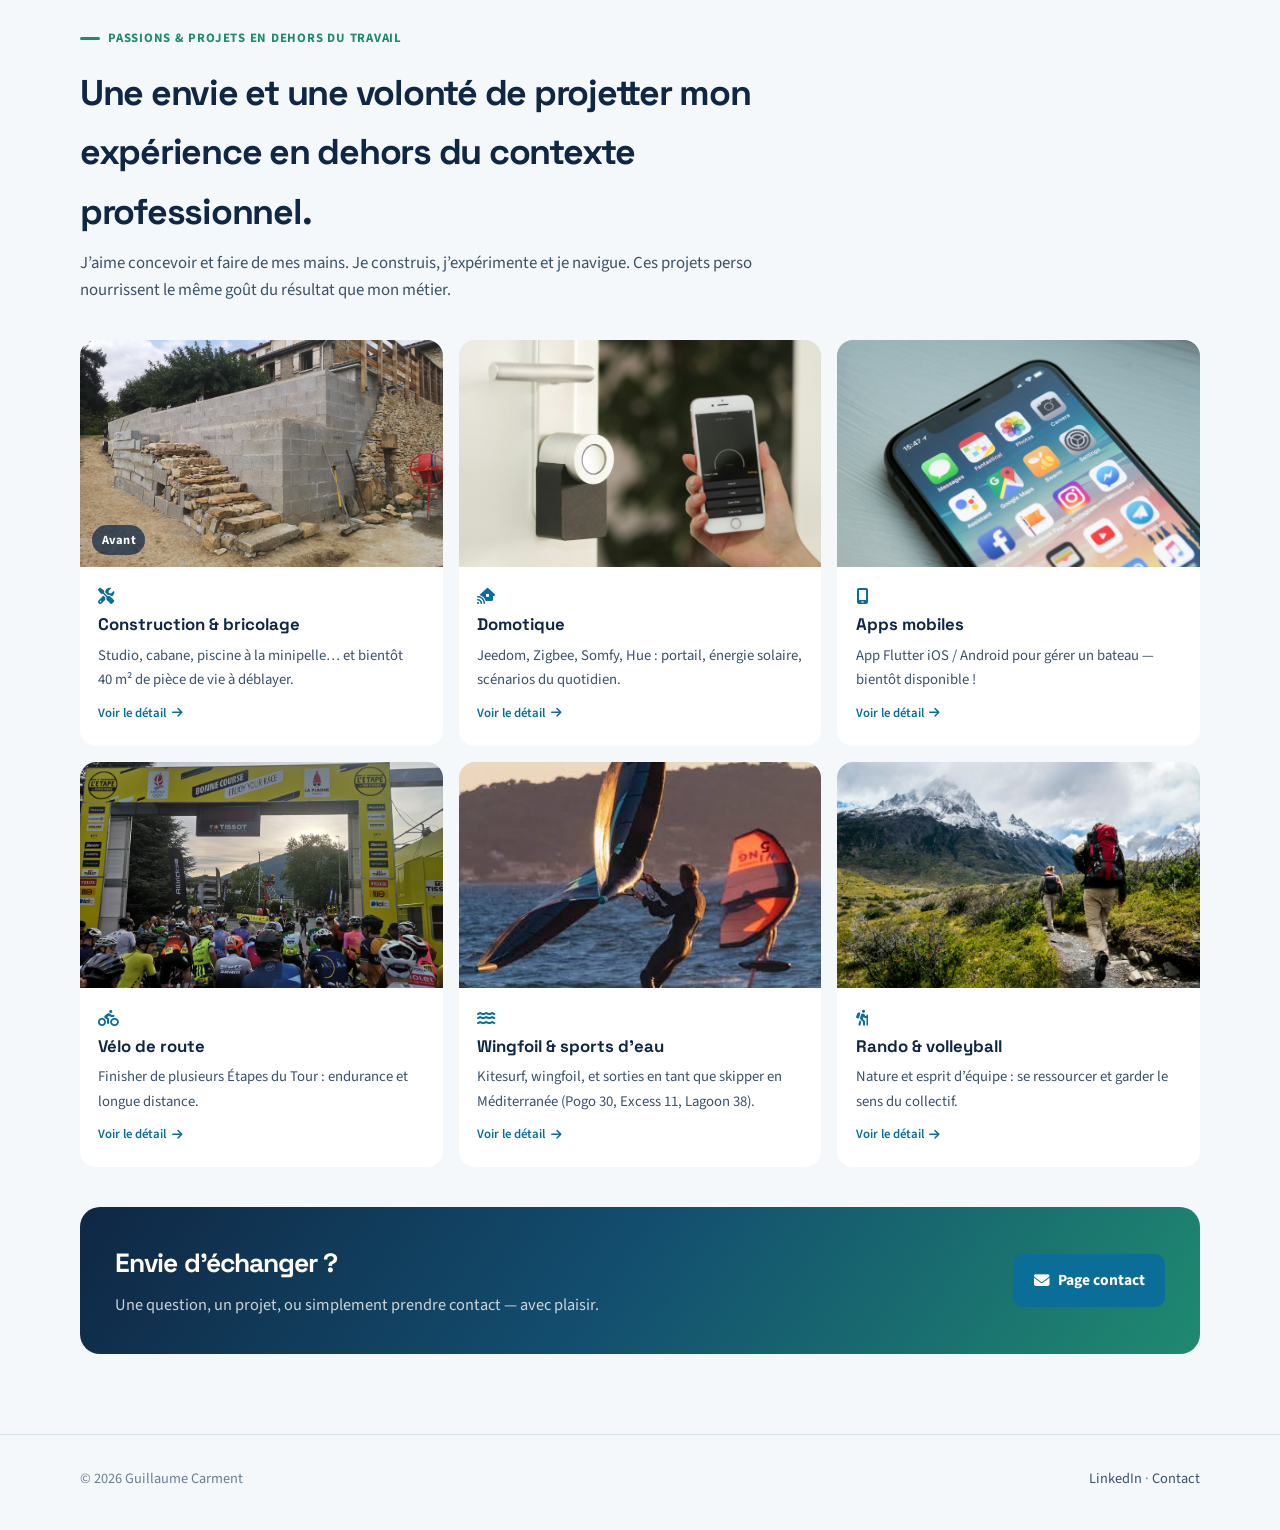
==== commit 130b0f85: "Fix punctuation in headings and restructure mission divs" ====
--- a/index.html
+++ b/index.html
@@ -446,7 +446,7 @@
       <div class="wrap hero">
         <div>
           <div class="eyebrow">+20 ans d’expérience · Nord-ouest lyonnais</div>
-          <h1>Je transforme des idées en résultats — en mission comme à la maison.</h1>
+          <h1>Je transforme des idées en résultats — en mission comme à la maison !</h1>
           <p class="lead">
             Consultant en direction et pilotage de programmes, coach de consultants, porteur d'offres, pilote de BU (...),  j’aide les organisations à clarifier leurs enjeux,
             structurer leurs projets et livrer des produits opérationnels et à valeur ajoutée — côté public comme côté privé.
@@ -527,28 +527,27 @@
                   <p>Réalisation du schéma directeur stratégique numérique à 4 ans : organisation, plan de transformation, feuille de route opérationnelle, gouvernance et comitologie, budget et compétences.</p>
                 </div>
                 <div class="mission teal">
-                <div class="mission">
                   <h4>Université Savoie Mont Blanc (2023–2024)</h4>
                   <p>Pilotage d’un projet d’application mobile étudiante (EDT, notes, Moodle, notifications), benchmark de solutions après évolution éditeur, urbanisation des référentiels de groupes.</p>
                 </div>
-                <div class="mission teal">
+                <div class="mission">
                   <h4>Clermont Auvergne Métropole (2022–2023)</h4>
                   <p>Accompagnement stratégique de la DSI après mutualisation ville / métropole : méthode, interviews, structuration et validation d’une stratégie SI partagée.</p>
                 </div>
-                <div class="mission">
+                <div class="mission teal">
                   <h4>Conseil départemental de la Seine-Saint-Denis (2022–2024)</h4>
                   <p>Accompagnement PMO / CAP : quick wins, processus, suivi de projets, organisation de la cellule d’appui, élargissement au MCO et nouveaux indicateurs.</p>
                   <p>Data : accompagnement dans l'élaboration de tableaux de bord Power BI permettant de suivre l'occupation des locaux, les typologies d'absence...</p>
                 </div>
-                <div class="mission teal">
+                <div class="mission">
                   <h4>Savoie-Mont-Blanc Tourisme (2021–2024)</h4>
                   <p>Audit de l’observatoire tourisme, préconisations, formation Power BI, migration d’indicateurs et accompagnement aux nouveaux usages analytics.</p>
                 </div>
-                <div class="mission">
+                <div class="mission teal">
                   <h4>SDMIS (2018–2021)</h4>
                   <p>Mise en place méthode projet / portefeuille (MAREVA 2), PMO, benchmark d’outils, coaching des chefs de projet et montée en compétence interne.</p>
                 </div>
-                <div class="mission teal">
+                <div class="mission">
                   <h4>Frénéhard &amp; Michaux (2018–2021)</h4>
                   <p>Audit SI, déploiement Dynamics 365 CRM (multi-entités + mobile), outil de devisage 3D pour la force de vente, PMO holding multi-programmes.</p>
                 </div>
